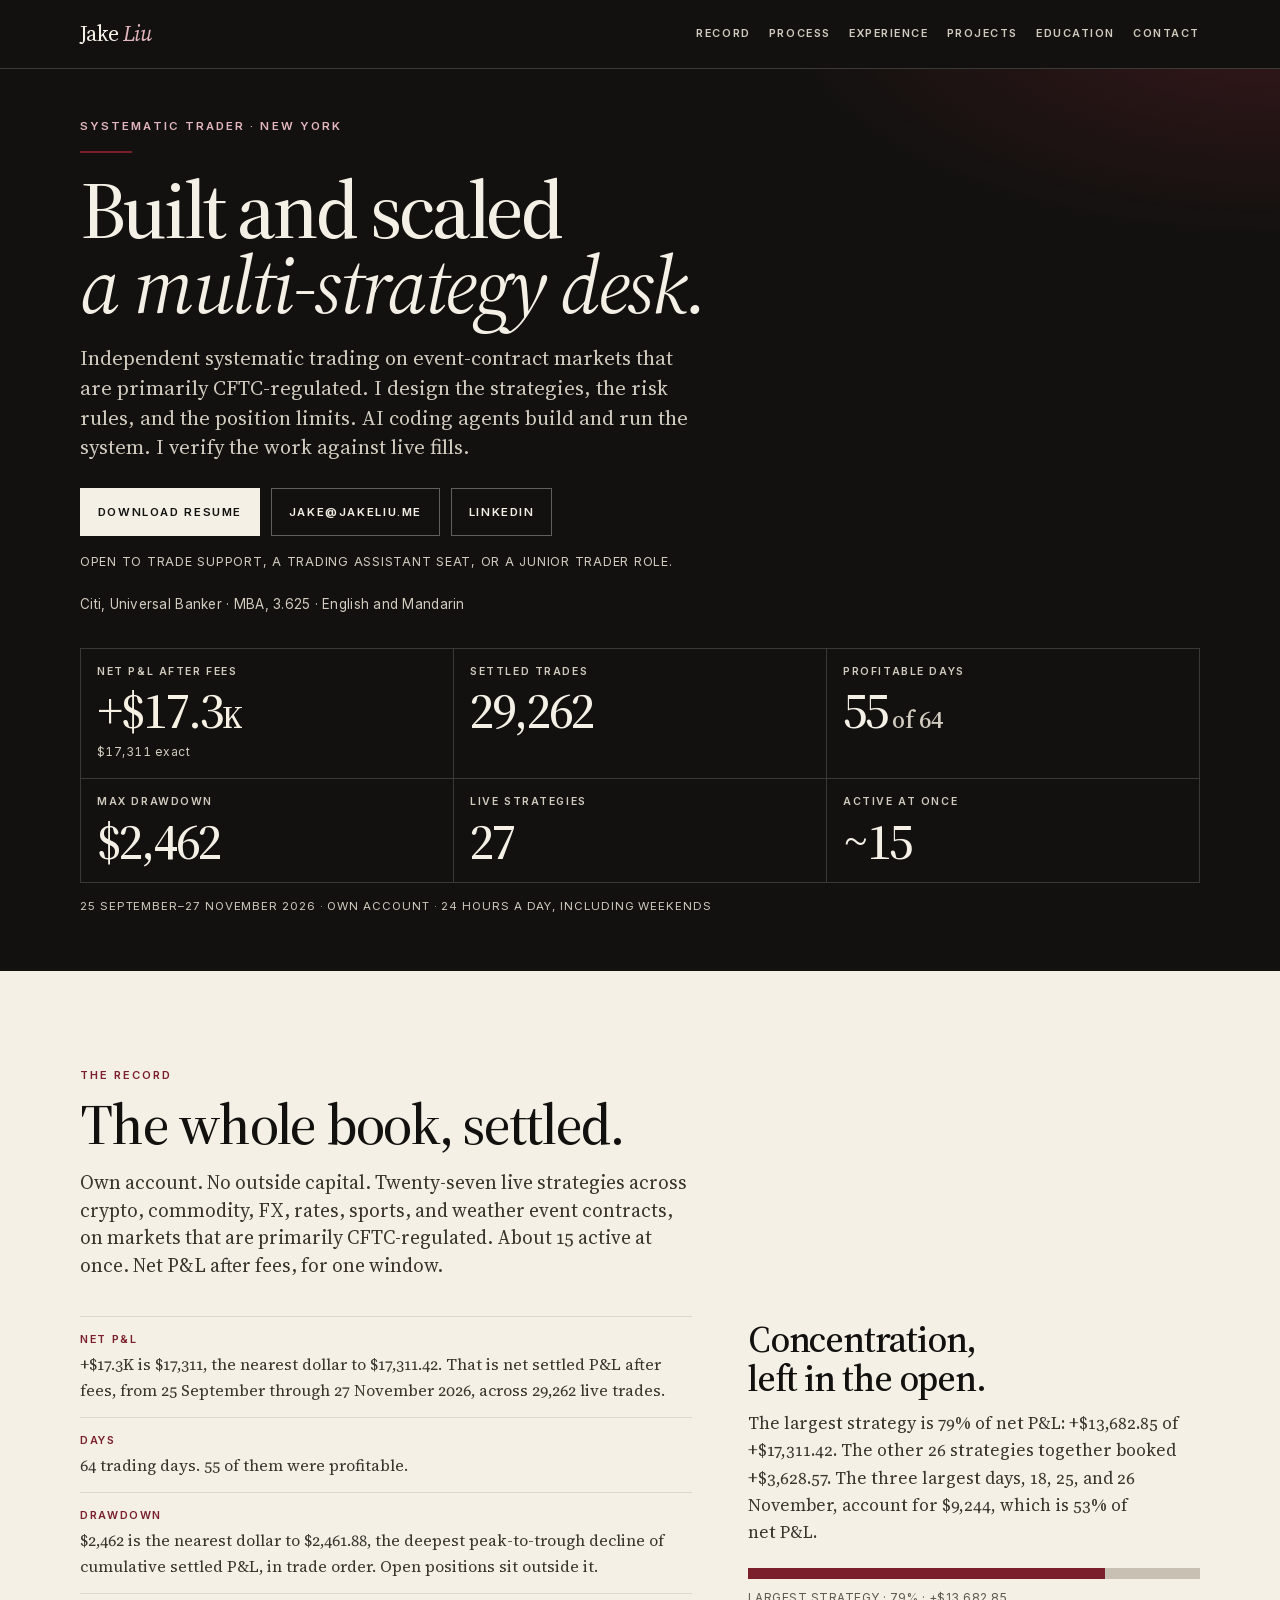
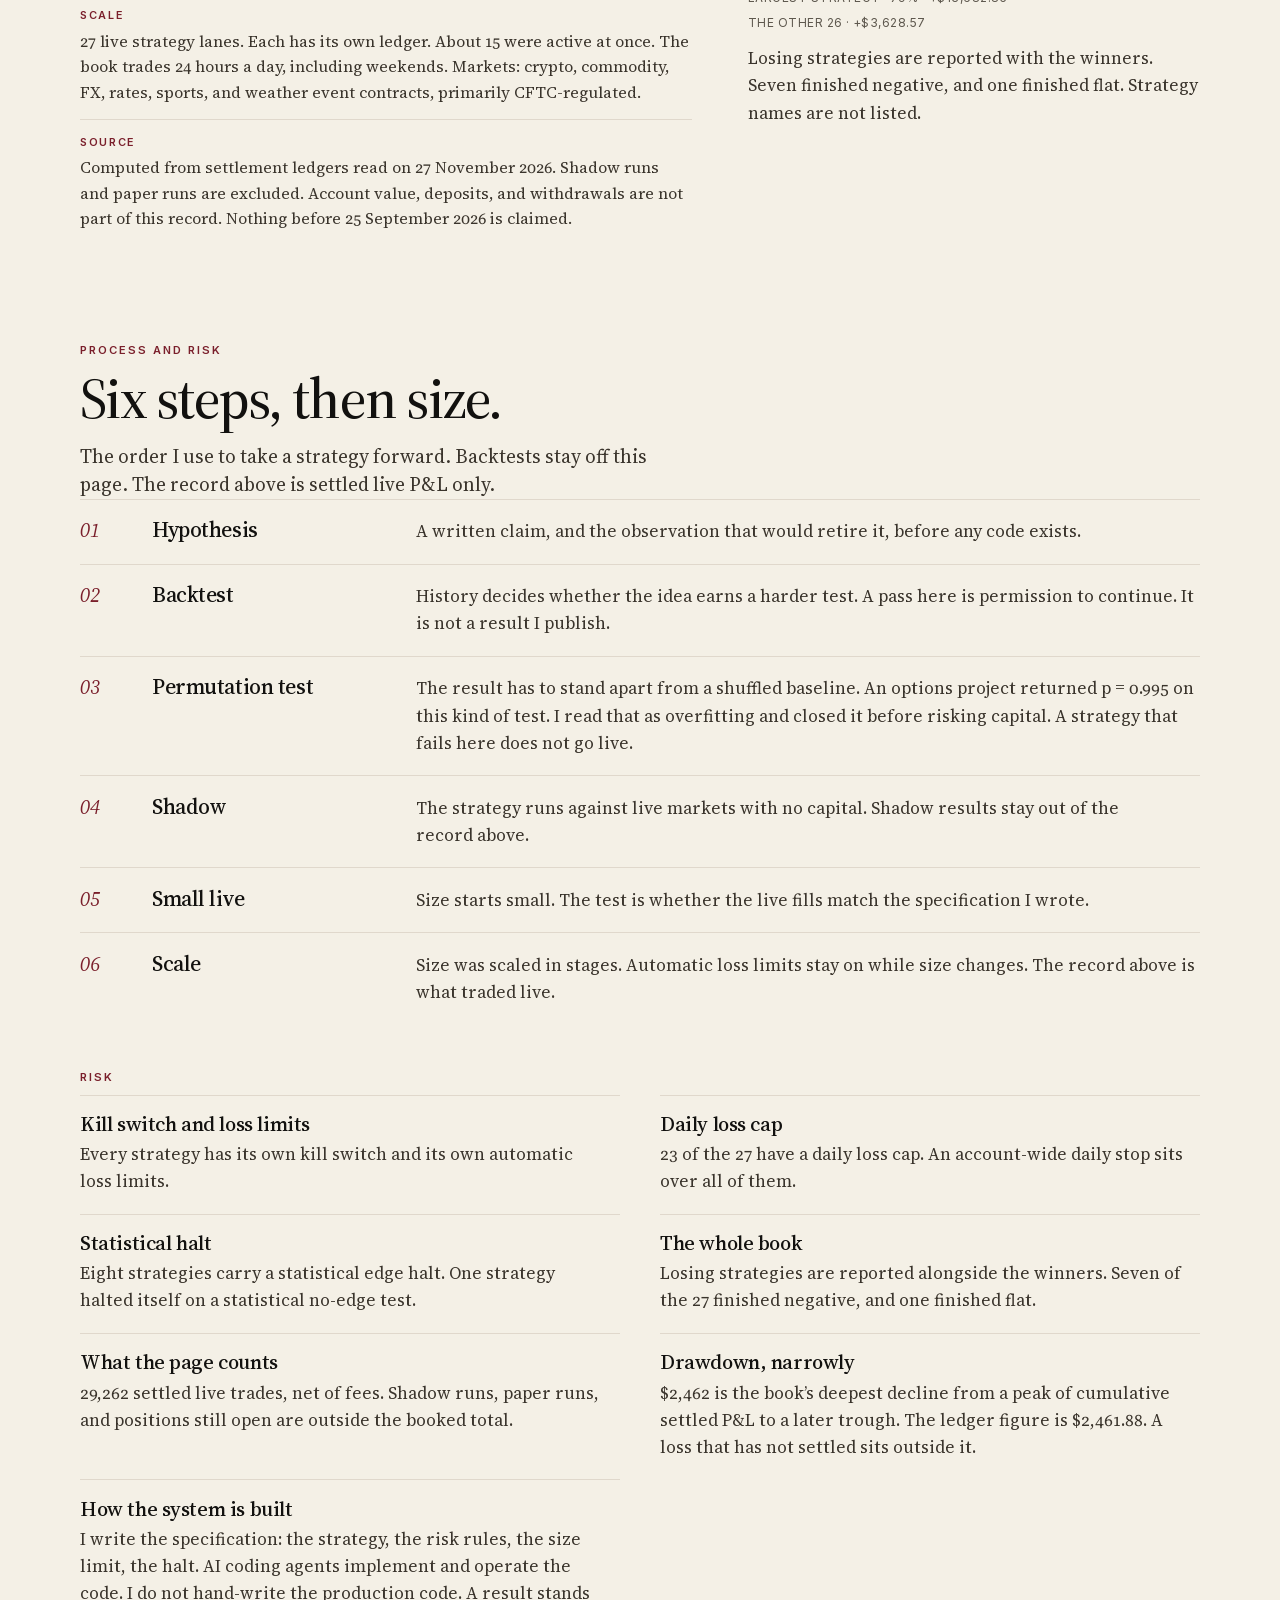
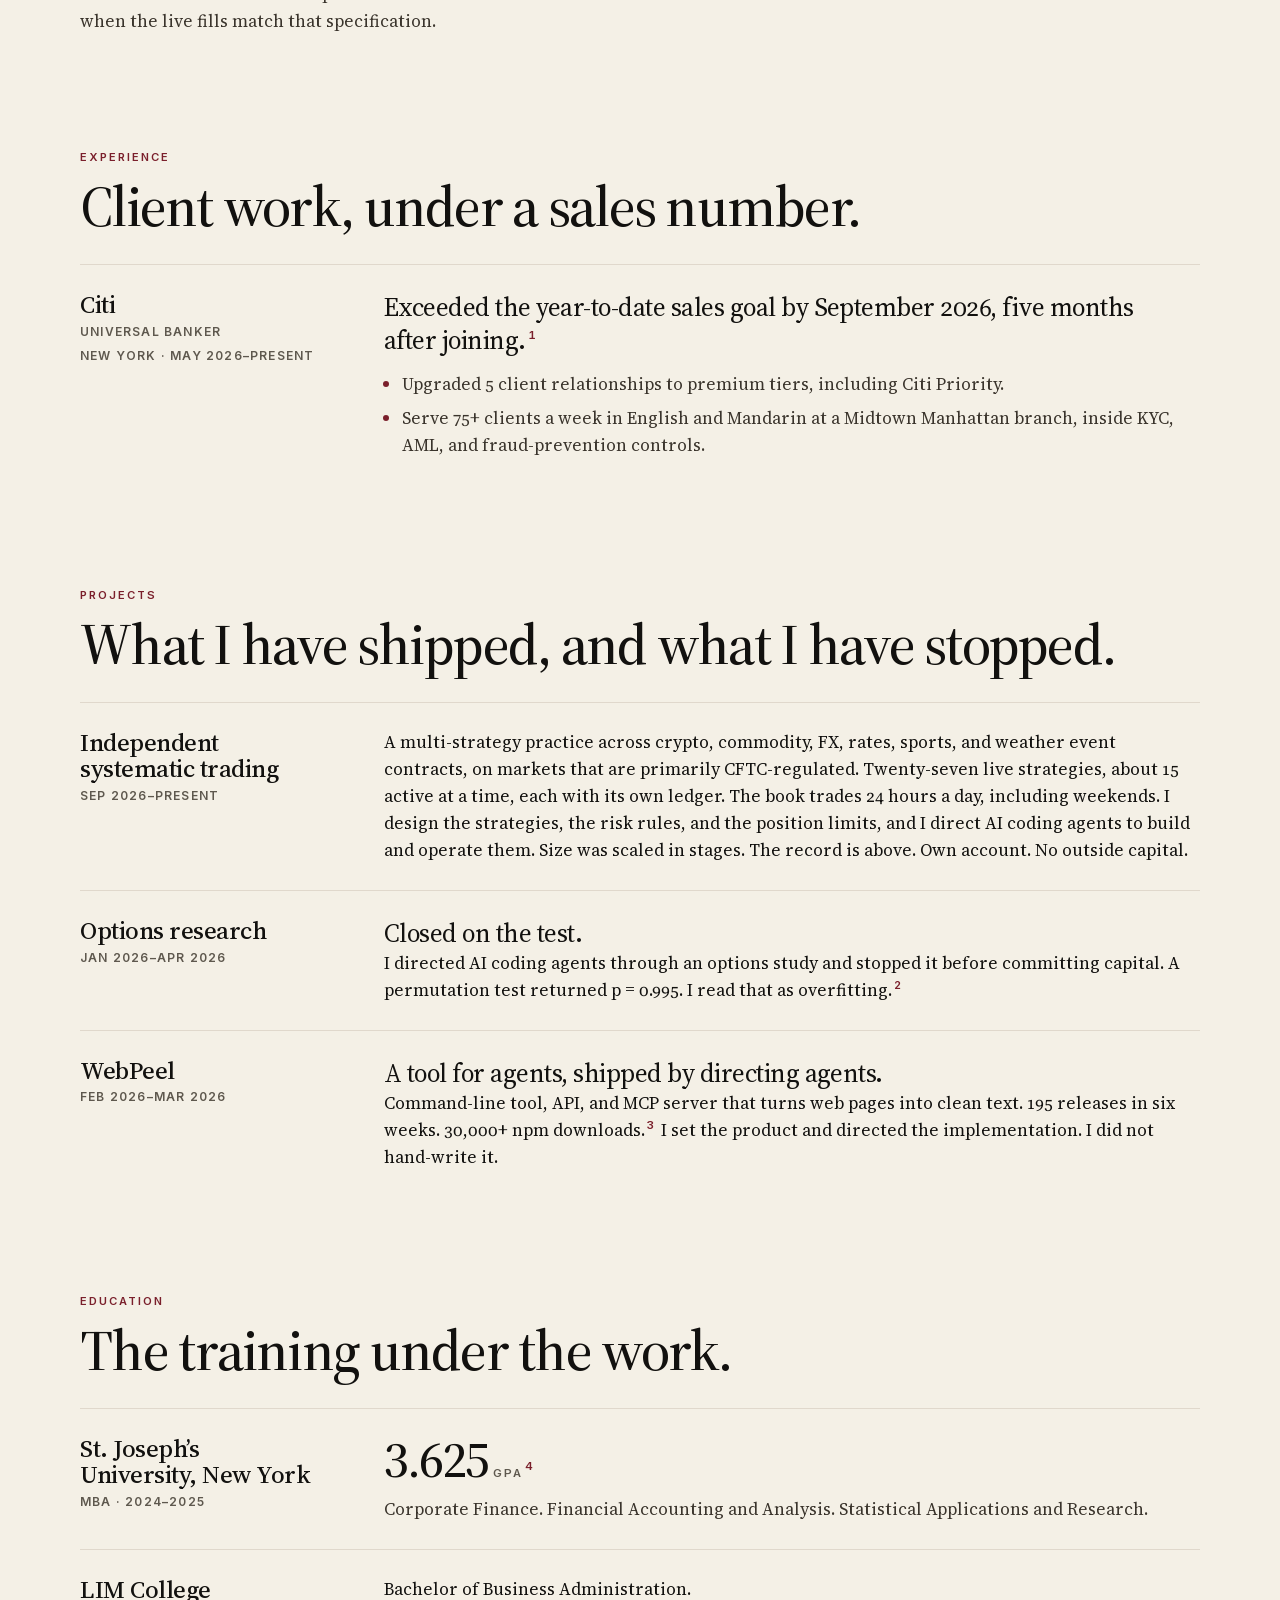
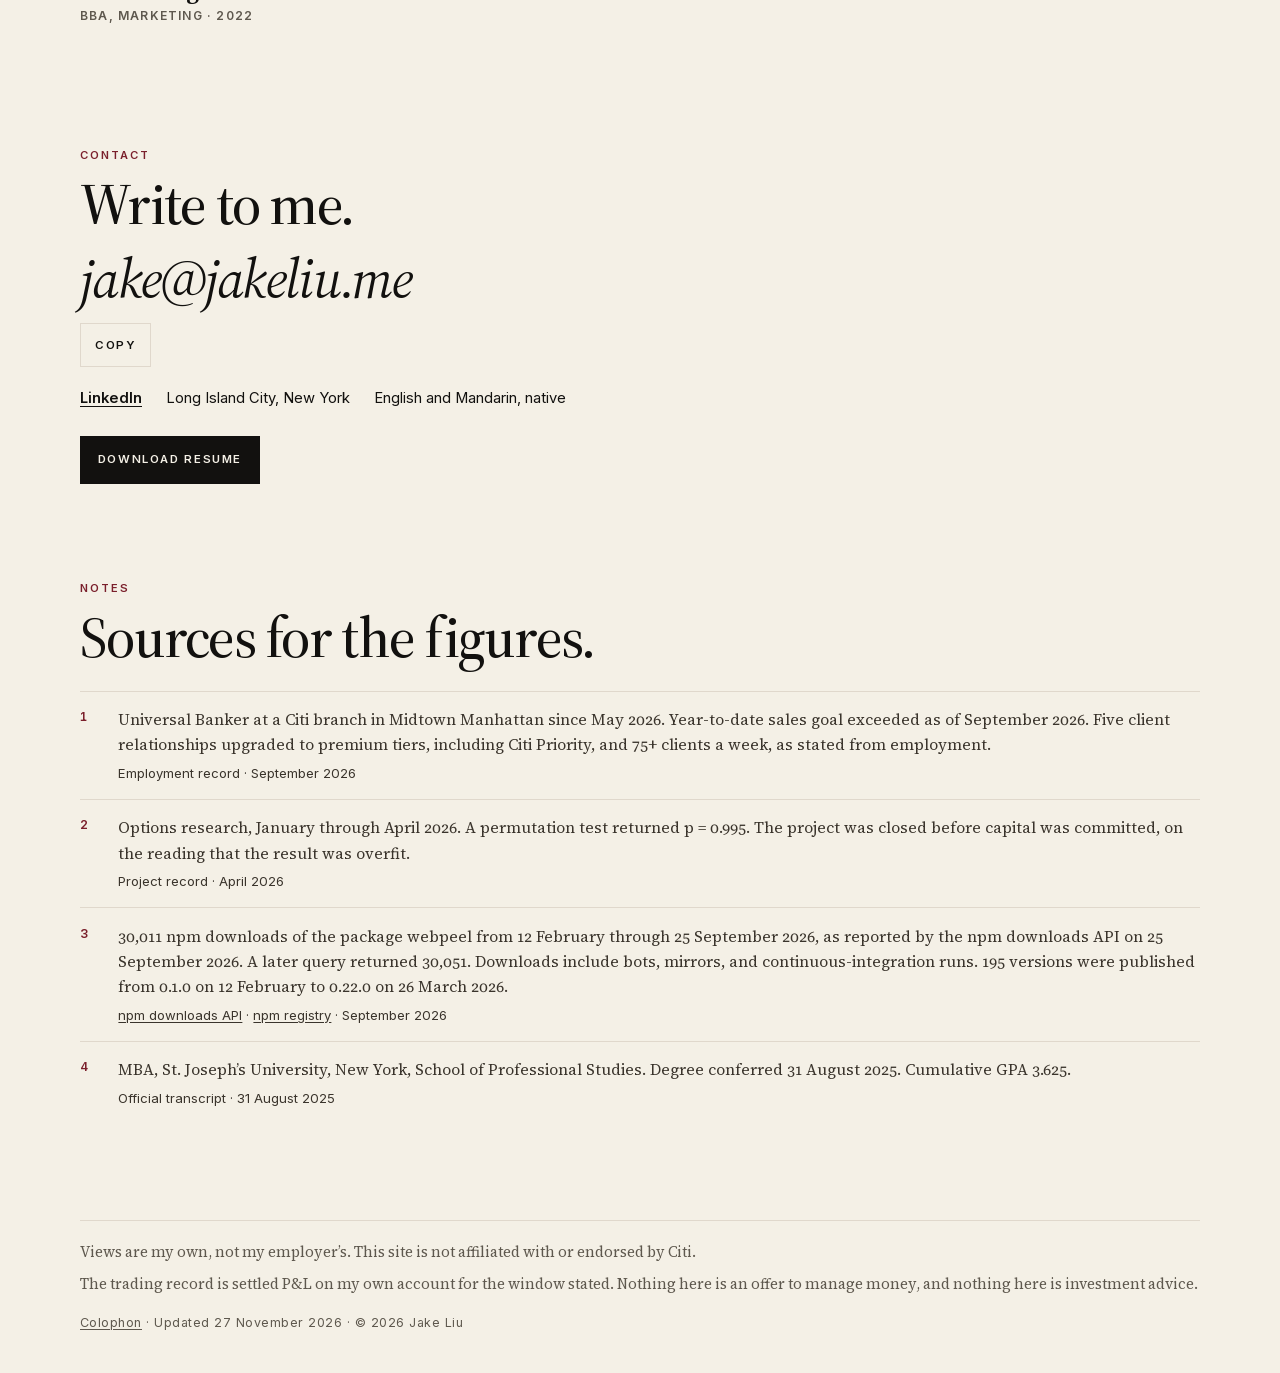
==== index.html @ 0ff611e5 "Redesign jakeliu.me as a trade-support portfolio. Replace the annual-report page with a pitch-style " ====
<!doctype html>
<html lang="en">
<head>
<meta charset="utf-8">
<meta name="viewport" content="width=device-width, initial-scale=1">
<!--
  PERSONAL TRADING
  data-show-trading="true" on each <body> publishes the trading sections.
  Citi Compliance has not cleared this. Set the value to "false" to hide
  those sections. Search the repository for data-show-trading.

  Hiding is visual. The words stay in this file until every element
  marked data-trading is deleted. A search engine can still see hidden text.

  Banker-safe <title>, if the public page must not mention trading:
    Jake Liu · New York
  Banker-safe description:
    Jake Liu, Long Island City. Universal Banker at Citi and MBA. Builds software by directing AI coding agents, and publishes a number only when it has a source.
  The social image also describes trading. Replace og.png if that line should not circulate.
-->
<title>Jake Liu · Systematic Trader</title>
<meta name="description" content="Jake Liu, New York. Systematic trader who built and scaled a multi-strategy desk on event-contract markets that are primarily CFTC-regulated. Booked results, risk process, and resume.">
<meta name="author" content="Jake Liu">
<link rel="canonical" href="https://jakeliu.me/">
<meta name="theme-color" content="#12110F">
<meta name="color-scheme" content="light">
<link rel="preload" href="/assets/fonts/source-serif-4-roman.woff2" as="font" type="font/woff2" crossorigin>
<link rel="preload" href="/assets/fonts/source-serif-4-italic.woff2" as="font" type="font/woff2" crossorigin>
<link rel="stylesheet" href="/assets/site.css">
<link rel="icon" href="/favicon.svg" type="image/svg+xml">
<link rel="apple-touch-icon" href="/apple-touch-icon.png">
<meta property="og:type" content="website">
<meta property="og:site_name" content="Jake Liu">
<meta property="og:title" content="Jake Liu · Built and scaled a multi-strategy desk">
<meta property="og:description" content="Independent systematic trading on event-contract markets that are primarily CFTC-regulated. Strategies, risk limits, and live fills. New York.">
<meta property="og:url" content="https://jakeliu.me/">
<meta property="og:image" content="https://jakeliu.me/og.png">
<meta property="og:image:width" content="1200">
<meta property="og:image:height" content="630">
<meta property="og:image:alt" content="Jake Liu. Built and scaled a multi-strategy desk. New York.">
<meta property="og:locale" content="en_US">
<meta name="twitter:card" content="summary_large_image">
<meta name="twitter:title" content="Jake Liu · Built and scaled a multi-strategy desk">
<meta name="twitter:description" content="Independent systematic trading on event-contract markets that are primarily CFTC-regulated. Strategies, risk limits, and live fills. New York.">
<meta name="twitter:image" content="https://jakeliu.me/og.png">
<script type="application/ld+json">{"@context":"https://schema.org","@type":"Person","name":"Jake Liu","url":"https://jakeliu.me/","email":"mailto:jake@jakeliu.me","jobTitle":"Universal Banker","worksFor":{"@type":"Organization","name":"Citi"},"alumniOf":[{"@type":"CollegeOrUniversity","name":"St. Joseph's University, New York"},{"@type":"CollegeOrUniversity","name":"LIM College"}],"knowsLanguage":["English","Mandarin"],"address":{"@type":"PostalAddress","addressLocality":"Long Island City","addressRegion":"NY","addressCountry":"US"},"sameAs":["https://www.linkedin.com/in/jakeliu-me"]}</script>
</head>
<body data-show-trading="true">
<a class="skip" href="#main">Skip to content</a>
<header class="masthead">
  <div class="wrap masthead__inner">
    <a class="brand" href="/">Jake <em>Liu</em></a>
    <nav class="nav--bar" aria-label="Main">
      <ul>
        <li data-trading><a href="#record">Record</a></li>
        <li data-trading><a href="#process">Process</a></li>
        <li><a href="#experience">Experience</a></li>
        <li><a href="#projects">Projects</a></li>
        <li><a href="#education">Education</a></li>
        <li><a href="#contact">Contact</a></li>
      </ul>
    </nav>
    <details class="nav--drawer">
      <summary>Menu</summary>
      <nav aria-label="Main">
        <ul>
          <li data-trading><a href="#record">Record</a></li>
          <li data-trading><a href="#process">Process</a></li>
          <li><a href="#experience">Experience</a></li>
          <li><a href="#projects">Projects</a></li>
          <li><a href="#education">Education</a></li>
          <li><a href="#contact">Contact</a></li>
        </ul>
      </nav>
    </details>
  </div>
</header>

<main id="main" tabindex="-1">
  <section class="hero">
    <div class="wrap">
      <p class="kicker" data-trading>Systematic trader · New York</p>
      <p class="kicker" data-public-only>Universal banker · New York</p>
      <span class="rule" aria-hidden="true"></span>
      <h1 class="hero__title" data-trading>
        <span>Built and scaled</span>
        <span class="hero__italic">a multi-strategy desk.</span>
      </h1>
      <h1 class="hero__title" data-public-only>
        <span>A banker who</span>
        <span class="hero__italic">checks the number.</span>
      </h1>
      <p class="hero__pitch" data-trading>Independent systematic trading on event-contract markets that are primarily CFTC-regulated. I design the strategies, the risk rules, and the position limits. AI coding agents build and run the system. I verify the work against live fills.</p>
      <p class="hero__pitch" data-public-only>Universal Banker at Citi and MBA. I direct AI coding agents to build software, and I publish a number only when I can show where it came from.</p>
      <div class="cta">
        <a class="btn btn--solid" href="/Jake-Liu-Resume.pdf" download="Jake-Liu-Resume.pdf">Download resume</a>
        <a class="btn btn--ghost" href="mailto:jake@jakeliu.me">jake@jakeliu.me</a>
        <a class="btn btn--ghost" href="https://www.linkedin.com/in/jakeliu-me" rel="me">LinkedIn</a>
      </div>
      <p class="hero__seek" data-trading>Open to trade support, a trading assistant seat, or a junior trader role.</p>
      <p class="facts">Citi, Universal Banker · MBA, 3.625 · English and Mandarin</p>

      <dl class="stats" data-trading>
        <div class="stat stat--lead">
          <dt class="stat__k">Net P&amp;L after fees</dt>
          <dd class="stat__n">+$17.3<span class="stat__unit">K</span></dd>
          <dd class="stat__sub">$17,311 exact</dd>
        </div>
        <div class="stat">
          <dt class="stat__k">Settled trades</dt>
          <dd class="stat__n">29,262</dd>
        </div>
        <div class="stat">
          <dt class="stat__k">Profitable days</dt>
          <dd class="stat__n">55<span class="stat__of"> of 64</span></dd>
        </div>
        <div class="stat">
          <dt class="stat__k">Max drawdown</dt>
          <dd class="stat__n">$2,462</dd>
        </div>
        <div class="stat">
          <dt class="stat__k">Live strategies</dt>
          <dd class="stat__n">27</dd>
        </div>
        <div class="stat">
          <dt class="stat__k">Active at once</dt>
          <dd class="stat__n">~15</dd>
        </div>
      </dl>
      <p class="asof" data-trading>25 September–27 November 2026 · Own account · 24 hours a day, including weekends</p>

      <div class="proofs" data-public-only>
        <p class="proof"><span class="proof__n">30,000+</span><span class="proof__k">npm downloads</span></p>
        <p class="proof"><span class="proof__n">195</span><span class="proof__k">releases in six weeks</span></p>
        <p class="proof"><span class="proof__n">3.625</span><span class="proof__k">MBA grade point average</span></p>
      </div>
    </div>
  </section>

  <section class="section" id="record" data-trading aria-labelledby="record-title">
    <div class="wrap">
      <p class="section__kicker reveal">The record</p>
      <h2 class="section__title reveal" id="record-title">The whole book, settled.</h2>
      <p class="section__dek reveal">Own account. No outside capital. Twenty-seven live strategies across crypto, commodity, FX, rates, sports, and weather event contracts, on markets that are primarily CFTC-regulated. About 15 active at once. Net P&amp;L after fees, for one window.</p>
      <div class="spread">
        <div class="reveal">
          <ol class="measure">
            <li>
              <strong>Net P&amp;L</strong>
              <p>+$17.3K is $17,311, the nearest dollar to $17,311.42. That is net settled P&amp;L after fees, from 25 September through 27 November 2026, across 29,262 live trades.</p>
            </li>
            <li>
              <strong>Days</strong>
              <p>64 trading days. 55 of them were profitable.</p>
            </li>
            <li>
              <strong>Drawdown</strong>
              <p>$2,462 is the nearest dollar to $2,461.88, the deepest peak-to-trough decline of cumulative settled P&amp;L, in trade order. Open positions sit outside it.</p>
            </li>
            <li>
              <strong>Scale</strong>
              <p>27 live strategy lanes. Each has its own ledger. About 15 were active at once. The book trades 24 hours a day, including weekends. Markets: crypto, commodity, FX, rates, sports, and weather event contracts, primarily CFTC-regulated.</p>
            </li>
            <li>
              <strong>Source</strong>
              <p>Computed from settlement ledgers read on 27 November 2026. Shadow runs and paper runs are excluded. Account value, deposits, and withdrawals are not part of this record. Nothing before 25 September 2026 is claimed.</p>
            </li>
          </ol>
        </div>
        <aside class="concentration reveal">
          <h3>Concentration, left in the open.</h3>
          <p>The largest strategy is 79% of net P&amp;L: +$13,682.85 of +$17,311.42. The other 26 strategies together booked +$3,628.57. The three largest days, 18, 25, and 26 November, account for $9,244, which is 53% of net P&amp;L.</p>
          <figure class="split">
            <div class="split__bar" role="img" aria-label="Share of net P and L. The largest strategy is 79 percent. The other strategies are the remaining 21 percent.">
              <span class="split__main"></span>
              <span class="split__rest"></span>
            </div>
            <figcaption>
              <span>Largest strategy · 79% · +$13,682.85</span>
              <span>The other 26 · +$3,628.57</span>
            </figcaption>
          </figure>
          <p>Losing strategies are reported with the winners. Seven finished negative, and one finished flat. Strategy names are not listed.</p>
        </aside>
      </div>
    </div>
  </section>

  <section class="section" id="process" data-trading aria-labelledby="process-title">
    <div class="wrap">
      <p class="section__kicker reveal">Process and risk</p>
      <h2 class="section__title reveal" id="process-title">Six steps, then size.</h2>
      <p class="section__dek reveal">The order I use to take a strategy forward. Backtests stay off this page. The record above is settled live P&amp;L only.</p>
      <ol class="steps">
        <li class="step reveal">
          <span class="step__n">01</span>
          <h3>Hypothesis</h3>
          <p>A written claim, and the observation that would retire it, before any code exists.</p>
        </li>
        <li class="step reveal">
          <span class="step__n">02</span>
          <h3>Backtest</h3>
          <p>History decides whether the idea earns a harder test. A pass here is permission to continue. It is not a result I publish.</p>
        </li>
        <li class="step reveal">
          <span class="step__n">03</span>
          <h3>Permutation test</h3>
          <p>The result has to stand apart from a shuffled baseline. An options project returned p&nbsp;=&nbsp;0.995 on this kind of test. I read that as overfitting and closed it before risking capital. A strategy that fails here does not go live.</p>
        </li>
        <li class="step reveal">
          <span class="step__n">04</span>
          <h3>Shadow</h3>
          <p>The strategy runs against live markets with no capital. Shadow results stay out of the record above.</p>
        </li>
        <li class="step reveal">
          <span class="step__n">05</span>
          <h3>Small live</h3>
          <p>Size starts small. The test is whether the live fills match the specification I wrote.</p>
        </li>
        <li class="step reveal">
          <span class="step__n">06</span>
          <h3>Scale</h3>
          <p>Size was scaled in stages. Automatic loss limits stay on while size changes. The record above is what traded live.</p>
        </li>
      </ol>

      <p class="block-title reveal">Risk</p>
      <ul class="risks">
        <li class="reveal">
          <h3>Kill switch and loss limits</h3>
          <p>Every strategy has its own kill switch and its own automatic loss limits.</p>
        </li>
        <li class="reveal">
          <h3>Daily loss cap</h3>
          <p>23 of the 27 have a daily loss cap. An account-wide daily stop sits over all of them.</p>
        </li>
        <li class="reveal">
          <h3>Statistical halt</h3>
          <p>Eight strategies carry a statistical edge halt. One strategy halted itself on a statistical no-edge test.</p>
        </li>
        <li class="reveal">
          <h3>The whole book</h3>
          <p>Losing strategies are reported alongside the winners. Seven of the 27 finished negative, and one finished flat.</p>
        </li>
        <li class="reveal">
          <h3>What the page counts</h3>
          <p>29,262 settled live trades, net of fees. Shadow runs, paper runs, and positions still open are outside the booked total.</p>
        </li>
        <li class="reveal">
          <h3>Drawdown, narrowly</h3>
          <p>$2,462 is the book’s deepest decline from a peak of cumulative settled P&amp;L to a later trough. The ledger figure is $2,461.88. A loss that has not settled sits outside it.</p>
        </li>
        <li class="reveal">
          <h3>How the system is built</h3>
          <p>I write the specification: the strategy, the risk rules, the size limit, the halt. AI coding agents implement and operate the code. I do not hand-write the production code. A result stands when the live fills match that specification.</p>
        </li>
      </ul>
    </div>
  </section>

  <section class="section" id="experience" aria-labelledby="experience-title">
    <div class="wrap">
      <p class="section__kicker reveal">Experience</p>
      <h2 class="section__title reveal" id="experience-title">Client work, under a sales number.</h2>
      <div class="entries">
        <article class="entry reveal">
          <div>
            <h3>Citi</h3>
            <p class="entry__role">Universal Banker</p>
            <p class="entry__when">New York · May 2026–present</p>
          </div>
          <div>
            <p class="entry__lead">Exceeded the year-to-date sales goal by September 2026, five months after joining.<sup class="fn"><a href="#note-1" id="ref-1">1</a></sup></p>
            <ul>
              <li>Upgraded 5 client relationships to premium tiers, including Citi Priority.</li>
              <li>Serve 75+ clients a week in English and Mandarin at a Midtown Manhattan branch, inside KYC, AML, and fraud-prevention controls.</li>
            </ul>
          </div>
        </article>
      </div>
    </div>
  </section>

  <section class="section" id="projects" aria-labelledby="projects-title">
    <div class="wrap">
      <p class="section__kicker reveal">Projects</p>
      <h2 class="section__title reveal" id="projects-title">What I have shipped, and what I have stopped.</h2>
      <div class="entries">
        <article class="entry reveal" data-trading>
          <div>
            <h3>Independent systematic trading</h3>
            <p class="entry__when">Sep 2026–present</p>
          </div>
          <div>
            <p>A multi-strategy practice across crypto, commodity, FX, rates, sports, and weather event contracts, on markets that are primarily CFTC-regulated. Twenty-seven live strategies, about 15 active at a time, each with its own ledger. The book trades 24 hours a day, including weekends. I design the strategies, the risk rules, and the position limits, and I direct AI coding agents to build and operate them. Size was scaled in stages. The record is above. Own account. No outside capital.</p>
          </div>
        </article>
        <article class="entry reveal">
          <div>
            <h3>Options research</h3>
            <p class="entry__when">Jan 2026–Apr 2026</p>
          </div>
          <div>
            <p class="entry__lead">Closed on the test.</p>
            <p>I directed AI coding agents through an options study and stopped it before committing capital. A permutation test returned p&nbsp;=&nbsp;0.995. I read that as overfitting.<sup class="fn"><a href="#note-2" id="ref-2">2</a></sup></p>
          </div>
        </article>
        <article class="entry reveal">
          <div>
            <h3>WebPeel</h3>
            <p class="entry__when">Feb 2026–Mar 2026</p>
          </div>
          <div>
            <p class="entry__lead">A tool for agents, shipped by directing agents.</p>
            <p>Command-line tool, API, and MCP server that turns web pages into clean text. 195 releases in six weeks. 30,000+ npm downloads.<sup class="fn"><a href="#note-3" id="ref-3">3</a></sup> I set the product and directed the implementation. I did not hand-write it.</p>
          </div>
        </article>
      </div>
    </div>
  </section>

  <section class="section" id="education" aria-labelledby="education-title">
    <div class="wrap">
      <p class="section__kicker reveal">Education</p>
      <h2 class="section__title reveal" id="education-title">The training under the work.</h2>
      <div class="entries">
        <article class="entry reveal">
          <div>
            <h3>St. Joseph’s University, New York</h3>
            <p class="entry__when">MBA · 2024–2025</p>
          </div>
          <div>
            <p class="gpa"><span class="gpa__n">3.625</span><span class="gpa__l">GPA</span><sup class="fn"><a href="#note-4" id="ref-4">4</a></sup></p>
            <p class="course">Corporate Finance. Financial Accounting and Analysis. Statistical Applications and Research.</p>
          </div>
        </article>
        <article class="entry reveal">
          <div>
            <h3>LIM College</h3>
            <p class="entry__when">BBA, Marketing · 2022</p>
          </div>
          <div>
            <p>Bachelor of Business Administration.</p>
          </div>
        </article>
      </div>
    </div>
  </section>

  <section class="section" id="contact" aria-labelledby="contact-title">
    <div class="wrap">
      <p class="section__kicker reveal">Contact</p>
      <h2 class="section__title reveal" id="contact-title">Write to me.</h2>
      <p class="contact__email reveal"><a href="mailto:jake@jakeliu.me">jake@jakeliu.me</a></p>
      <div class="contact__row reveal">
        <button class="copy" type="button" data-copy="jake@jakeliu.me" hidden>Copy</button>
        <span class="copy__status" data-copy-status role="status"></span>
      </div>
      <p class="contact__links reveal">
        <a href="https://www.linkedin.com/in/jakeliu-me" rel="me">LinkedIn</a>
        <span>Long Island City, New York</span>
        <span>English and Mandarin, native</span>
      </p>
      <div class="cta reveal">
        <a class="btn btn--ink" href="/Jake-Liu-Resume.pdf" download="Jake-Liu-Resume.pdf">Download resume</a>
      </div>
    </div>
  </section>

  <section class="section" id="notes" aria-labelledby="notes-title">
    <div class="wrap">
      <p class="section__kicker">Notes</p>
      <h2 class="section__title" id="notes-title">Sources for the figures.</h2>
      <ol class="notes">
        <li class="note" id="note-1">
          <span class="note__n">1</span>
          <div>
            <p>Universal Banker at a Citi branch in Midtown Manhattan since May 2026. Year-to-date sales goal exceeded as of September 2026. Five client relationships upgraded to premium tiers, including Citi Priority, and 75+ clients a week, as stated from employment.</p>
            <p class="note__source">Employment record · September 2026</p>
          </div>
        </li>
        <li class="note" id="note-2">
          <span class="note__n">2</span>
          <div>
            <p>Options research, January through April 2026. A permutation test returned p = 0.995. The project was closed before capital was committed, on the reading that the result was overfit.</p>
            <p class="note__source">Project record · April 2026</p>
          </div>
        </li>
        <li class="note" id="note-3">
          <span class="note__n">3</span>
          <div>
            <p>30,011 npm downloads of the package webpeel from 12 February through 25 September 2026, as reported by the npm downloads API on 25 September 2026. A later query returned 30,051. Downloads include bots, mirrors, and continuous-integration runs. 195 versions were published from 0.1.0 on 12 February to 0.22.0 on 26 March 2026.</p>
            <p class="note__source"><a href="https://api.npmjs.org/downloads/point/2026-02-12:2026-09-25/webpeel">npm downloads API</a> · <a href="https://www.npmjs.com/package/webpeel?activeTab=versions">npm registry</a> · September 2026</p>
          </div>
        </li>
        <li class="note" id="note-4">
          <span class="note__n">4</span>
          <div>
            <p>MBA, St. Joseph’s University, New York, School of Professional Studies. Degree conferred 31 August 2025. Cumulative GPA 3.625.</p>
            <p class="note__source">Official transcript · 31 August 2025</p>
          </div>
        </li>
      </ol>
    </div>
  </section>
</main>

<footer class="footer">
  <div class="wrap footer__inner">
    <p>Views are my own, not my employer’s. This site is not affiliated with or endorsed by Citi.</p>
    <p data-trading>The trading record is settled P&amp;L on my own account for the window stated. Nothing here is an offer to manage money, and nothing here is investment advice.</p>
    <p class="footer__meta"><a href="/colophon/">Colophon</a> · Updated 27 November 2026 · © 2026 Jake Liu</p>
  </div>
</footer>
<script src="/assets/site.js"></script>
</body>
</html>
---- assets/site.css ----
/* Jake Liu — personal site.
   Personal-trading visibility is the data-show-trading attribute on <body>. */

@font-face {
  font-family: "Source Serif 4";
  src: url("/assets/fonts/source-serif-4-roman.woff2") format("woff2");
  font-weight: 400 600;
  font-style: normal;
  font-display: swap;
}
@font-face {
  font-family: "Source Serif 4";
  src: url("/assets/fonts/source-serif-4-italic.woff2") format("woff2");
  font-weight: 400;
  font-style: italic;
  font-display: swap;
}
@font-face {
  font-family: "Inter";
  src: url("/assets/fonts/inter.woff2") format("woff2");
  font-weight: 400 600;
  font-style: normal;
  font-display: swap;
}
@font-face {
  font-family: "IBM Plex Mono";
  src: url("/assets/fonts/ibm-plex-mono-regular.woff2") format("woff2");
  font-weight: 400;
  font-style: normal;
  font-display: swap;
}

:root {
  --ink: #12110F;
  --ink-soft: #3A342C;
  --muted: #5E584E;
  --paper: #F4F0E6;
  --paper-2: #E9E3D6;
  --line: #E0D8CC;
  --oxblood: #7A1F2B;
  --rose: #E4B7BE;
  --cream: #F4F0E6;
  --cream-dim: #D2CBBF;
  --line-dark: rgba(244, 240, 230, 0.18);
  --serif: "Source Serif 4", Georgia, "Times New Roman", serif;
  --sans: "Inter", "Helvetica Neue", Arial, sans-serif;
  --mono: "IBM Plex Mono", ui-monospace, Menlo, Consolas, monospace;
  --wrap: 1120px;
  --header: 4.25rem;
  --ease: cubic-bezier(0.16, 1, 0.3, 1);
}

*, *::before, *::after { box-sizing: border-box; }
html {
  scroll-padding-top: calc(var(--header) + 0.75rem);
  background: var(--paper);
  -webkit-text-size-adjust: 100%;
  text-size-adjust: 100%;
}
body {
  margin: 0;
  background: var(--paper);
  color: var(--ink);
  font-family: var(--serif);
  font-size: 1.0625rem;
  line-height: 1.6;
  font-variant-numeric: oldstyle-nums proportional-nums;
  text-rendering: optimizeLegibility;
  -webkit-font-smoothing: antialiased;
}
::selection { background: var(--oxblood); color: var(--cream); }
img, svg { display: block; max-width: 100%; }
h1, h2, h3, p, ul, ol, dl, dd, figure { margin: 0; }
h1, h2, h3 { font-weight: 500; line-height: 1.05; text-wrap: balance; }
p, li { text-wrap: pretty; }
a {
  color: inherit;
  text-decoration-thickness: 1px;
  text-underline-offset: 0.18em;
}
button, summary { font: inherit; color: inherit; }
button { background: none; border: 0; padding: 0; }
:focus-visible {
  outline: 2px solid var(--oxblood);
  outline-offset: 3px;
}
.masthead :focus-visible,
.hero :focus-visible {
  outline-color: var(--cream);
}
.skip {
  position: absolute;
  left: 1rem;
  top: -5rem;
  z-index: 80;
  padding: 0.7rem 1rem;
  background: var(--cream);
  color: var(--ink);
  font-family: var(--sans);
  font-size: 0.85rem;
  font-weight: 600;
  text-decoration: none;
}
.skip:focus { top: 0.75rem; }
.wrap {
  width: min(var(--wrap), calc(100% - 2.5rem));
  margin-inline: auto;
}
.sr-only {
  position: absolute !important;
  width: 1px;
  height: 1px;
  padding: 0;
  margin: -1px;
  overflow: hidden;
  clip: rect(0 0 0 0);
  white-space: nowrap;
  border: 0;
}

body:not([data-show-trading="true"]) [data-trading] { display: none !important; }
body[data-show-trading="true"] [data-public-only] { display: none !important; }

/* Masthead */
.masthead {
  position: sticky;
  top: 0;
  z-index: 40;
  background: var(--ink);
  color: var(--cream);
  border-bottom: 1px solid var(--line-dark);
  padding-top: env(safe-area-inset-top);
}
.masthead__inner {
  display: flex;
  align-items: center;
  justify-content: space-between;
  min-height: var(--header);
  gap: 1rem;
}
.brand {
  text-decoration: none;
  font-size: 1.35rem;
  letter-spacing: -0.03em;
  line-height: 1;
  color: var(--cream);
}
.brand em {
  font-style: italic;
  font-weight: 400;
  color: var(--rose);
}
.nav--bar { display: none; }
.nav--bar ul,
.nav--drawer ul {
  list-style: none;
  margin: 0;
  padding: 0;
}
.nav--bar a,
.nav--drawer a {
  text-decoration: none;
  font-family: var(--sans);
  font-weight: 600;
  letter-spacing: 0.14em;
  text-transform: uppercase;
}
.nav--drawer summary {
  display: inline-flex;
  align-items: center;
  min-height: 44px;
  min-width: 44px;
  padding-inline: 0.25rem;
  cursor: pointer;
  list-style: none;
  font-family: var(--sans);
  font-size: 0.72rem;
  font-weight: 600;
  letter-spacing: 0.16em;
  text-transform: uppercase;
  color: var(--cream-dim);
}
.nav--drawer summary::-webkit-details-marker { display: none; }
.nav--drawer summary:hover { color: var(--cream); }
.nav--drawer nav {
  position: absolute;
  top: 100%;
  left: 0;
  right: 0;
  background: var(--ink);
  border-bottom: 1px solid var(--line-dark);
  padding: 0.25rem 0 0.85rem;
}
.nav--drawer a {
  display: flex;
  align-items: center;
  min-height: 44px;
  padding: 0 1.25rem;
  font-size: 0.78rem;
  color: var(--cream);
}
.nav--drawer a:hover { color: var(--rose); }
@media (min-width: 1080px) {
  .nav--drawer { display: none; }
  .nav--bar { display: block; }
  .nav--bar ul {
    display: flex;
    align-items: center;
    gap: 0.15rem 1.15rem;
  }
  .nav--bar a {
    display: inline-flex;
    align-items: center;
    min-height: 44px;
    font-size: 0.68rem;
    color: var(--cream-dim);
  }
  .nav--bar a:hover { color: var(--cream); }
}

/* Hero */
.hero {
  background:
    radial-gradient(880px 420px at 100% -8%, rgba(158, 42, 58, 0.28), transparent 58%),
    var(--ink);
  color: var(--cream);
  padding: clamp(1.75rem, 4vw, 3rem) 0 clamp(2.25rem, 5vw, 3.5rem);
}
.kicker {
  font-family: var(--sans);
  font-size: 0.72rem;
  font-weight: 600;
  letter-spacing: 0.18em;
  text-transform: uppercase;
  color: var(--rose);
}
.hero .kicker { color: var(--rose); }
.rule {
  display: block;
  width: 3.25rem;
  height: 2px;
  margin: 1rem 0 1.15rem;
  background: var(--oxblood);
}
.hero__title {
  font-size: clamp(2.45rem, 6.4vw, 5.75rem);
  font-weight: 500;
  letter-spacing: -0.038em;
  line-height: 0.92;
}
.hero__title span { display: block; }
.hero__italic {
  font-style: italic;
  font-weight: 400;
  letter-spacing: -0.03em;
}
.hero__pitch {
  max-width: 38rem;
  margin-top: 1.35rem;
  font-size: clamp(1.12rem, 1.6vw, 1.35rem);
  line-height: 1.45;
  color: var(--cream-dim);
  font-variant-numeric: lining-nums proportional-nums;
}
.cta {
  display: flex;
  flex-wrap: wrap;
  gap: 0.7rem;
  margin-top: 1.6rem;
}
.btn {
  display: inline-flex;
  align-items: center;
  justify-content: center;
  min-height: 48px;
  padding: 0.75rem 1.05rem;
  border: 1px solid transparent;
  font-family: var(--sans);
  font-size: 0.72rem;
  font-weight: 600;
  letter-spacing: 0.14em;
  text-transform: uppercase;
  text-decoration: none;
  line-height: 1;
}
.btn--solid {
  background: var(--cream);
  color: var(--ink);
}
.btn--solid:hover { background: #fff; }
.btn--ghost {
  border-color: rgba(244, 240, 230, 0.35);
  color: var(--cream);
}
.btn--ghost:hover { background: rgba(244, 240, 230, 0.06); }
.btn--ink {
  background: var(--ink);
  color: var(--cream);
}
.btn--ink:hover { background: #2a241f; }
.hero__seek {
  margin-top: 1rem;
  font-family: var(--sans);
  font-size: 0.78rem;
  letter-spacing: 0.06em;
  text-transform: uppercase;
  color: var(--cream-dim);
}
.facts {
  margin-top: 1.35rem;
  font-family: var(--sans);
  font-size: 0.84rem;
  letter-spacing: 0.02em;
  color: var(--cream-dim);
  font-variant-numeric: lining-nums proportional-nums;
}

.stats {
  display: grid;
  grid-template-columns: 1fr 1fr;
  margin-top: 2rem;
  border: 1px solid var(--line-dark);
  border-bottom: 0;
  border-right: 0;
}
.stat {
  min-width: 0;
  padding: 0.95rem 1rem 1.05rem;
  border-right: 1px solid var(--line-dark);
  border-bottom: 1px solid var(--line-dark);
}
.stat__k {
  font-family: var(--sans);
  font-size: 0.66rem;
  font-weight: 600;
  letter-spacing: 0.15em;
  text-transform: uppercase;
  color: var(--cream-dim);
}
.stat__n {
  display: block;
  margin-top: 0.4rem;
  font-size: clamp(1.85rem, 4.2vw, 3.15rem);
  font-weight: 500;
  letter-spacing: -0.035em;
  line-height: 0.95;
  font-variant-numeric: lining-nums tabular-nums;
  font-style: normal;
}
.stat__of {
  font-size: 0.48em;
  letter-spacing: 0;
  color: var(--cream-dim);
}
.stat__unit {
  font-size: 0.62em;
  letter-spacing: -0.03em;
}
.stat__sub {
  display: block;
  margin-top: 0.45rem;
  font-family: var(--sans);
  font-size: 0.75rem;
  letter-spacing: 0.04em;
  color: var(--cream-dim);
  font-variant-numeric: lining-nums tabular-nums;
}
.stat--lead .stat__n { color: #F7F1E4; }
.asof {
  margin-top: 0.85rem;
  font-family: var(--sans);
  font-size: 0.72rem;
  letter-spacing: 0.08em;
  text-transform: uppercase;
  color: var(--cream-dim);
}
.proofs {
  display: grid;
  gap: 1.1rem;
  margin-top: 2rem;
}
.proof__n {
  display: block;
  font-size: clamp(2rem, 5vw, 3rem);
  font-weight: 500;
  letter-spacing: -0.03em;
  line-height: 1;
  font-variant-numeric: lining-nums tabular-nums;
}
.proof__k {
  display: block;
  margin-top: 0.35rem;
  font-family: var(--sans);
  font-size: 0.72rem;
  letter-spacing: 0.12em;
  text-transform: uppercase;
  color: var(--cream-dim);
}
@media (min-width: 720px) {
  .proofs { grid-template-columns: repeat(3, 1fr); }
}
@media (min-width: 800px) {
  .stats { grid-template-columns: repeat(3, 1fr); }
}

/* Sections */
.section {
  padding: clamp(3.5rem, 8vw, 6rem) 0;
}
.section + .section { padding-top: 0; }
.section__kicker {
  font-family: var(--sans);
  font-size: 0.7rem;
  font-weight: 600;
  letter-spacing: 0.18em;
  text-transform: uppercase;
  color: var(--oxblood);
}
.section__title {
  margin-top: 0.55rem;
  font-size: clamp(2.15rem, 4.5vw, 3.6rem);
  letter-spacing: -0.03em;
}
.section__dek {
  max-width: 38rem;
  margin-top: 0.9rem;
  font-size: 1.2rem;
  line-height: 1.45;
  color: var(--ink-soft);
}

.spread {
  display: grid;
  gap: 2.25rem;
  margin-top: 2.25rem;
}
.spread > * { min-width: 0; }
.measure { list-style: none; padding: 0; }
.measure li {
  padding: 0.85rem 0;
  border-top: 1px solid var(--line);
}
.measure strong {
  display: block;
  margin-bottom: 0.25rem;
  font-family: var(--sans);
  font-size: 0.68rem;
  font-weight: 600;
  letter-spacing: 0.15em;
  text-transform: uppercase;
  color: var(--oxblood);
}
.measure p { color: var(--ink-soft); font-size: 1rem; }
.concentration {
  padding-top: 0.25rem;
}
.concentration h3 {
  font-size: clamp(1.7rem, 3vw, 2.3rem);
  letter-spacing: -0.03em;
}
.concentration > p { margin-top: 0.8rem; color: var(--ink-soft); }
.split {
  margin-top: 1.35rem;
}
.split__bar {
  display: flex;
  height: 0.7rem;
  background: var(--paper-2);
}
.split__main { background: var(--oxblood); width: 79%; }
.split__rest { background: #C9C0B4; width: 21%; }
.split figcaption {
  display: flex;
  flex-wrap: wrap;
  justify-content: space-between;
  gap: 0.4rem 1rem;
  margin-top: 0.55rem;
  font-family: var(--sans);
  font-size: 0.75rem;
  letter-spacing: 0.04em;
  text-transform: uppercase;
  color: var(--muted);
  font-variant-numeric: lining-nums proportional-nums;
}
@media (min-width: 900px) {
  .spread { grid-template-columns: 1.15fr 0.85fr; gap: 3.5rem; align-items: start; }
}

.steps, .risks, .notes { list-style: none; padding: 0; }
.block-title {
  margin: 2.75rem 0 0.25rem;
  font-family: var(--sans);
  font-size: 0.7rem;
  font-weight: 600;
  letter-spacing: 0.18em;
  text-transform: uppercase;
  color: var(--oxblood);
}
.step {
  display: grid;
  grid-template-columns: 2.5rem 1fr;
  gap: 0.35rem 1rem;
  padding: 1.15rem 0;
  border-top: 1px solid var(--line);
}
.step > * { min-width: 0; }
.step__n {
  font-style: italic;
  font-size: 1.25rem;
  color: var(--oxblood);
  line-height: 1.2;
}
.step h3 { font-size: 1.35rem; letter-spacing: -0.02em; }
.step p { margin-top: 0.3rem; color: var(--ink-soft); grid-column: 2; }
@media (min-width: 860px) {
  .step {
    grid-template-columns: 3rem minmax(11rem, 15rem) 1fr;
    align-items: baseline;
    column-gap: 1.5rem;
  }
  .step p { margin-top: 0; grid-column: auto; }
}

.risks {
  display: grid;
  margin-top: 0.5rem;
}
.risks li {
  padding: 1.15rem 0;
  border-top: 1px solid var(--line);
}
.risks h3 {
  font-size: 1.28rem;
  letter-spacing: -0.02em;
  margin-bottom: 0.35rem;
}
.risks p { color: var(--ink-soft); }
@media (min-width: 860px) {
  .risks { grid-template-columns: 1fr 1fr; column-gap: 2.5rem; }
  .risks li { padding-right: 1rem; }
}

.entry {
  display: grid;
  gap: 0.7rem 2.5rem;
  padding: 1.6rem 0;
  border-top: 1px solid var(--line);
}
.entry > * { min-width: 0; }
.entries { margin-top: 1.75rem; }
.entry__role,
.entry__when {
  margin-top: 0.3rem;
  font-family: var(--sans);
  font-size: 0.75rem;
  font-weight: 600;
  letter-spacing: 0.1em;
  text-transform: uppercase;
  color: var(--muted);
}
.entry h3 { font-size: 1.55rem; letter-spacing: -0.02em; }
.entry__lead {
  font-size: clamp(1.35rem, 2vw, 1.7rem);
  line-height: 1.3;
  letter-spacing: -0.02em;
}
.entry ul { margin: 0.85rem 0 0; padding-left: 1.15rem; }
.entry li { margin: 0.4rem 0; color: var(--ink-soft); }
.entry li::marker { color: var(--oxblood); }
.gpa {
  font-variant-numeric: lining-nums tabular-nums;
}
.gpa__n {
  font-size: clamp(2.4rem, 4vw, 3.4rem);
  letter-spacing: -0.04em;
  line-height: 0.95;
  font-weight: 500;
}
.gpa__l {
  margin-left: 0.35rem;
  font-family: var(--sans);
  font-size: 0.72rem;
  font-weight: 600;
  letter-spacing: 0.14em;
  text-transform: uppercase;
  color: var(--muted);
}
.course { margin-top: 0.7rem; color: var(--ink-soft); }
@media (min-width: 800px) {
  .entry { grid-template-columns: 16.5rem 1fr; align-items: start; }
}

.contact__email {
  margin-top: 1rem;
  font-size: clamp(1.85rem, 7.2vw, 3.5rem);
  font-style: italic;
  letter-spacing: -0.03em;
  line-height: 1.05;
  font-variant-numeric: lining-nums proportional-nums;
  overflow-wrap: anywhere;
}
.contact__email a { text-decoration: none; }
.contact__email a:hover { text-decoration: underline; }
.contact__row {
  display: flex;
  flex-wrap: wrap;
  align-items: center;
  gap: 0.75rem 1rem;
  margin-top: 0.85rem;
}
.copy {
  min-height: 44px;
  padding: 0 0.9rem;
  border: 1px solid var(--line);
  font-family: var(--sans);
  font-size: 0.72rem;
  font-weight: 600;
  letter-spacing: 0.12em;
  text-transform: uppercase;
  cursor: pointer;
}
.copy:hover { background: var(--paper-2); }
.copy__status {
  font-family: var(--sans);
  font-size: 0.85rem;
  color: var(--oxblood);
}
.contact__links {
  display: flex;
  flex-wrap: wrap;
  gap: 0.75rem 1.5rem;
  margin-top: 1.25rem;
  font-family: var(--sans);
  font-size: 0.92rem;
}
.contact__links a { font-weight: 600; }
.contact .cta { margin-top: 1.5rem; }

.notes { margin-top: 1.5rem; }
.note {
  display: grid;
  grid-template-columns: 1.75rem 1fr;
  gap: 0.65rem;
  padding: 0.95rem 0;
  border-top: 1px solid var(--line);
  font-size: 0.98rem;
}
.note__n {
  font-family: var(--sans);
  font-size: 0.75rem;
  font-weight: 600;
  color: var(--oxblood);
  font-variant-numeric: lining-nums tabular-nums;
}
.note p { color: var(--ink-soft); }
.note__source { margin-top: 0.35rem; font-family: var(--sans); font-size: 0.82rem; }
sup.fn { line-height: 0; }
sup.fn a {
  font-family: var(--sans);
  font-size: 0.72rem;
  font-weight: 600;
  font-variant-numeric: lining-nums tabular-nums;
  color: var(--oxblood);
  text-decoration: none;
  padding: 0.45rem 0.15rem;
}

.footer {
  padding: 0 0 2.5rem;
}
.footer__inner {
  padding-top: 1.25rem;
  border-top: 1px solid var(--line);
}
.footer p { color: var(--muted); font-size: 0.92rem; }
.footer p + p { margin-top: 0.55rem; }
.footer__meta {
  margin-top: 1rem !important;
  font-family: var(--sans);
  font-size: 0.78rem !important;
  letter-spacing: 0.04em;
}

/* Interior pages */
.doc {
  padding: clamp(3rem, 8vw, 5.5rem) 0 4rem;
}
.doc__kicker {
  font-family: var(--sans);
  font-size: 0.7rem;
  font-weight: 600;
  letter-spacing: 0.18em;
  text-transform: uppercase;
  color: var(--oxblood);
}
.doc h1 {
  margin-top: 0.55rem;
  font-size: clamp(2.4rem, 5vw, 4rem);
  letter-spacing: -0.03em;
}
.doc__dek { max-width: 36rem; margin-top: 0.9rem; font-size: 1.2rem; color: var(--ink-soft); }
.doc__body { max-width: 40rem; margin-top: 1.5rem; }
.doc__body p + p { margin-top: 0.9rem; }
.doc__actions { margin-top: 1.75rem; }
.spec { margin-top: 2rem; }
.spec div {
  display: grid;
  gap: 0.2rem 1.5rem;
  padding: 0.85rem 0;
  border-top: 1px solid var(--line);
}
.spec dt {
  font-family: var(--sans);
  font-size: 0.72rem;
  font-weight: 600;
  letter-spacing: 0.12em;
  text-transform: uppercase;
  color: var(--oxblood);
}
@media (min-width: 700px) {
  .spec div { grid-template-columns: 12rem 1fr; align-items: baseline; }
}
.swatch {
  display: inline-block;
  width: 0.7rem;
  height: 0.7rem;
  margin-right: 0.2rem;
  border: 1px solid var(--line);
  background: var(--c);
  vertical-align: -0.05em;
}

/* Motion */
@media (prefers-reduced-motion: no-preference) {
  .rule {
    transform-origin: left center;
    animation: draw 0.9s var(--ease) both;
  }
  .hero__title,
  .hero__pitch,
  .hero .cta,
  .hero__seek,
  .facts,
  .stats,
  .proofs,
  .asof {
    animation: rise 0.75s var(--ease) both;
  }
  .hero__pitch { animation-delay: 0.06s; }
  .hero .cta,
  .hero__seek { animation-delay: 0.12s; }
  .facts { animation-delay: 0.16s; }
  .stats,
  .proofs,
  .asof { animation-delay: 0.22s; }
  html.motion .reveal {
    opacity: 0;
    transform: translateY(12px);
  }
  html.motion .reveal.is-in {
    opacity: 1;
    transform: none;
    transition: opacity 0.7s var(--ease), transform 0.7s var(--ease);
  }
}
@keyframes draw {
  from { transform: scaleX(0); }
  to { transform: scaleX(1); }
}
@keyframes rise {
  from { opacity: 0; transform: translateY(12px); }
  to { opacity: 1; transform: none; }
}

@media (max-width: 560px) {
  .wrap { width: min(var(--wrap), calc(100% - 2rem)); }
  .cta { flex-direction: column; align-items: stretch; }
  .btn { width: 100%; }
  .contact .btn { width: auto; }
}

@media (prefers-reduced-motion: reduce) {
  html { scroll-behavior: auto; }
}

@media print {
  .masthead, .hero {
    position: static;
    background: white !important;
    color: black !important;
  }
  .brand, .brand em, .hero__pitch, .facts, .asof, .stat__k, .hero__seek, .kicker {
    color: black !important;
  }
  .btn { border: 1px solid black !important; background: white !important; color: black !important; }
  .nav--drawer, .skip, .copy { display: none !important; }
  .stats, .stat { border-color: #bbb !important; }
  a { text-decoration: underline; }
  .section, .step, .entry { break-inside: avoid; }
}
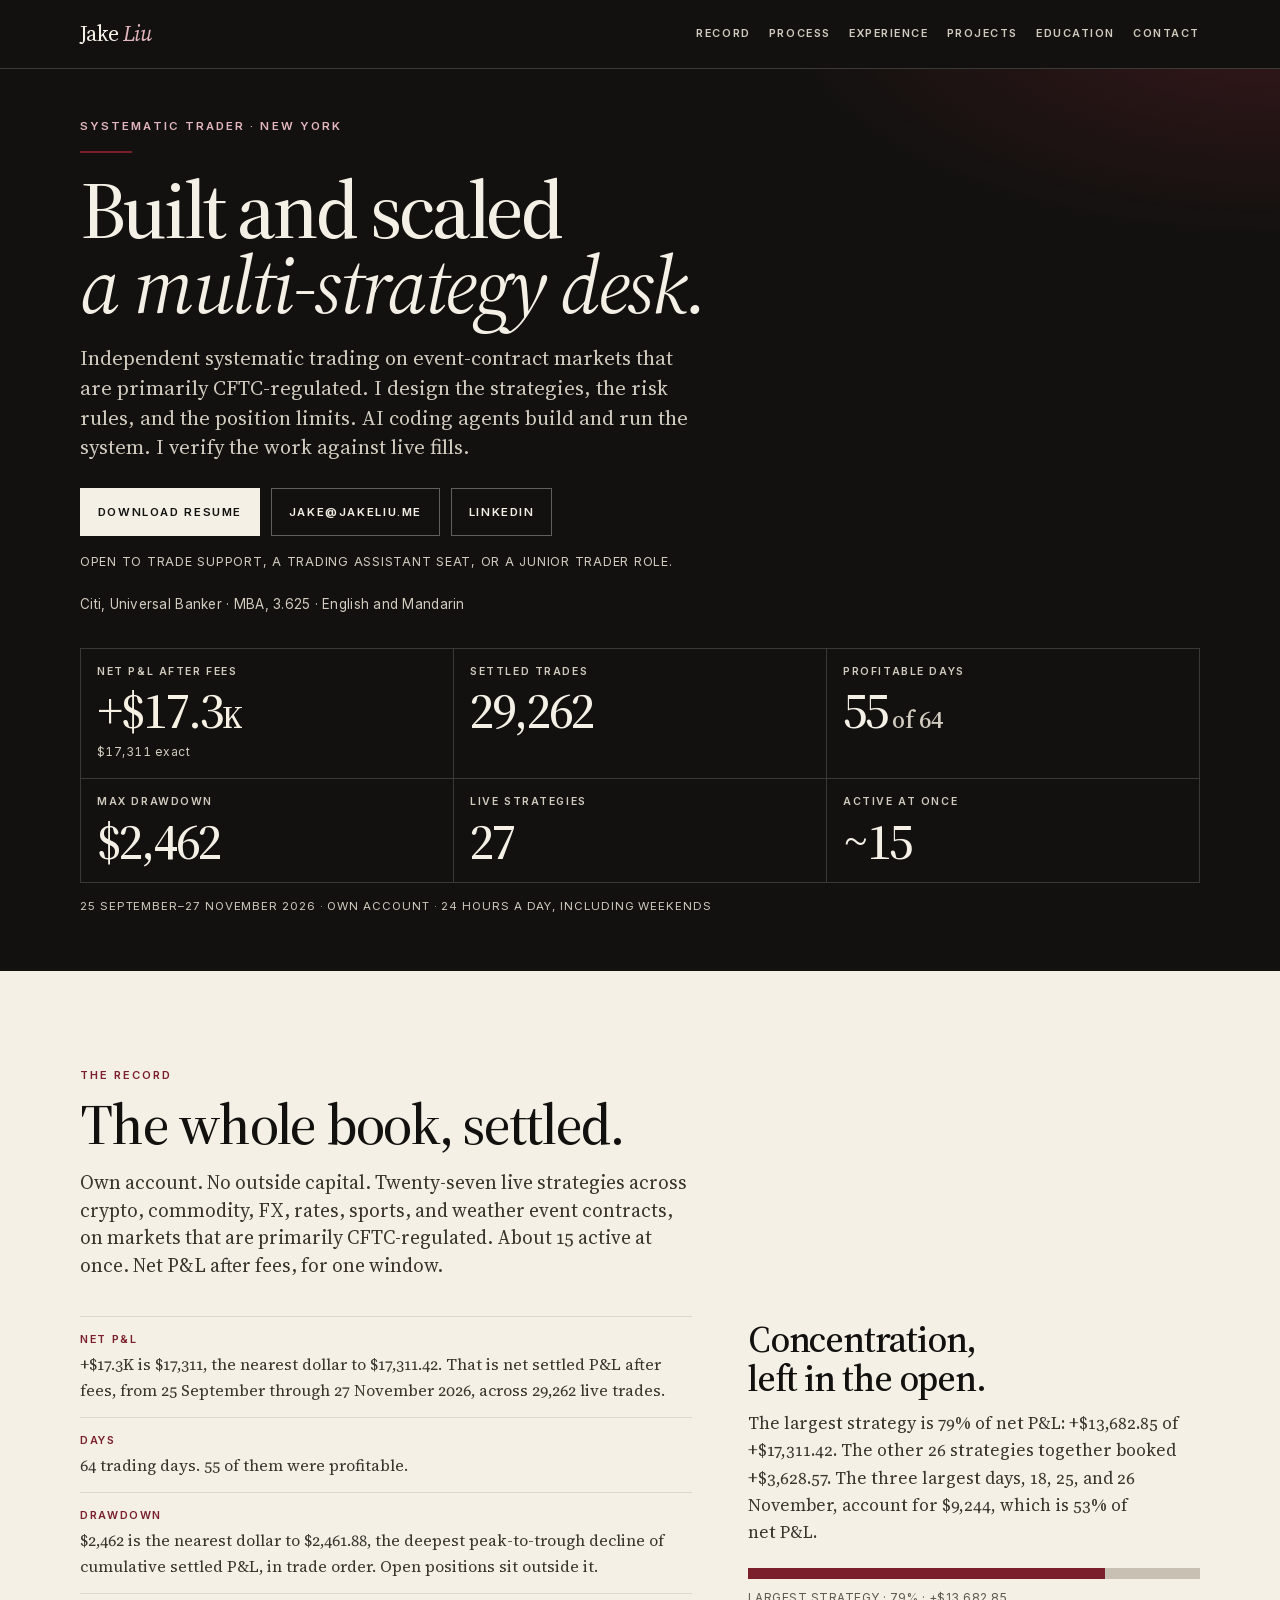
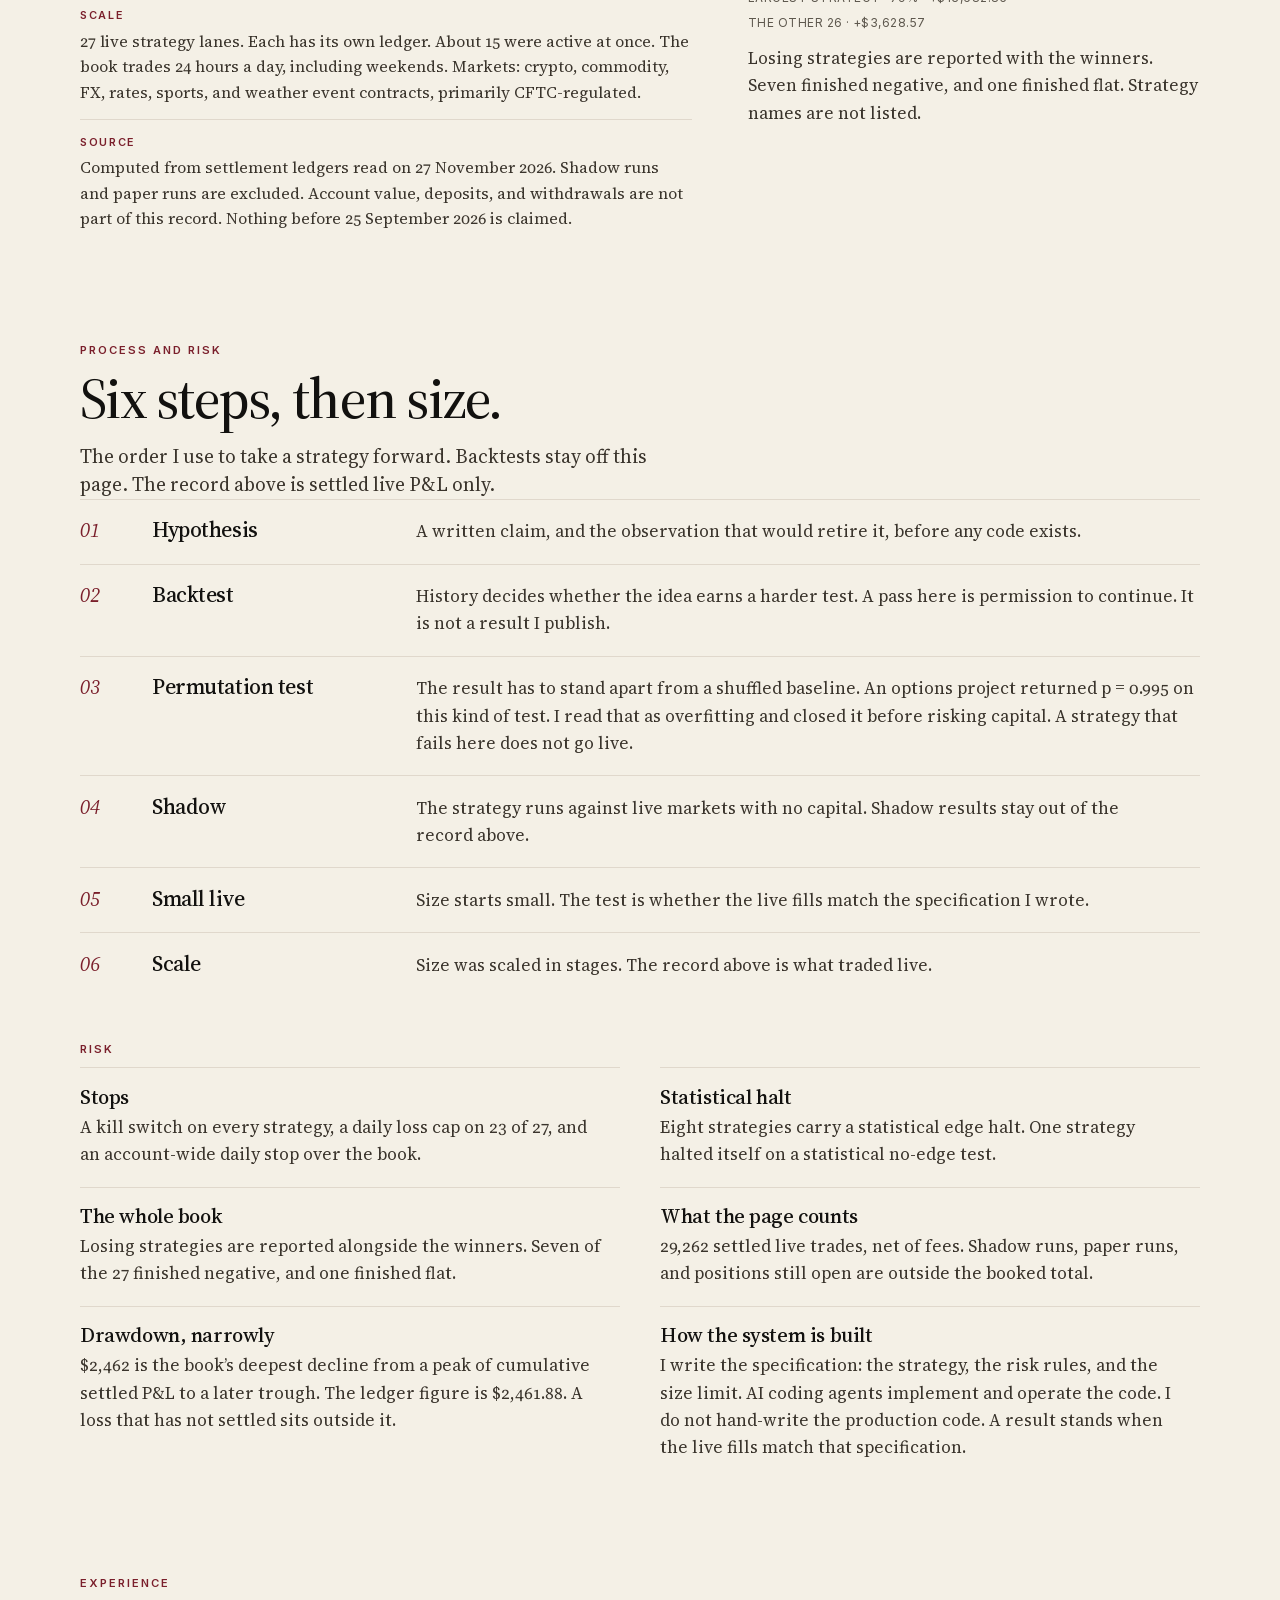
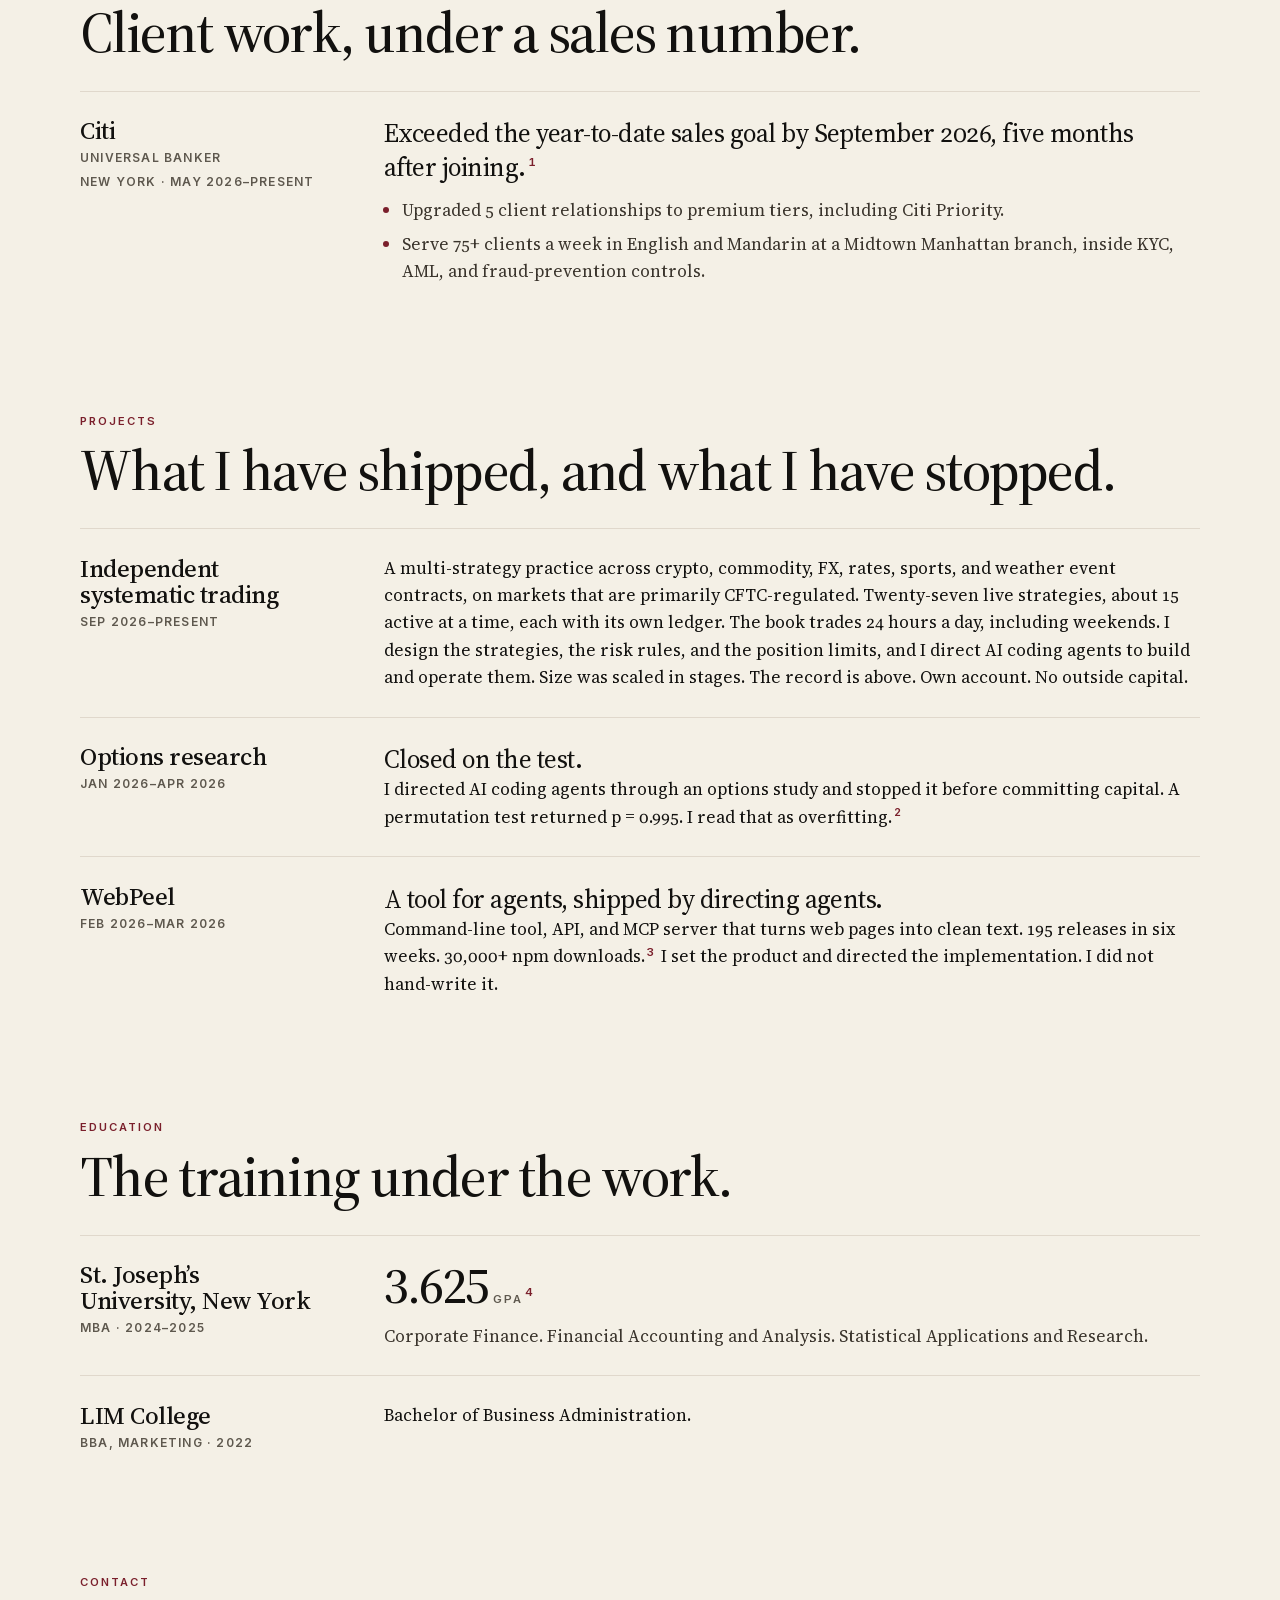
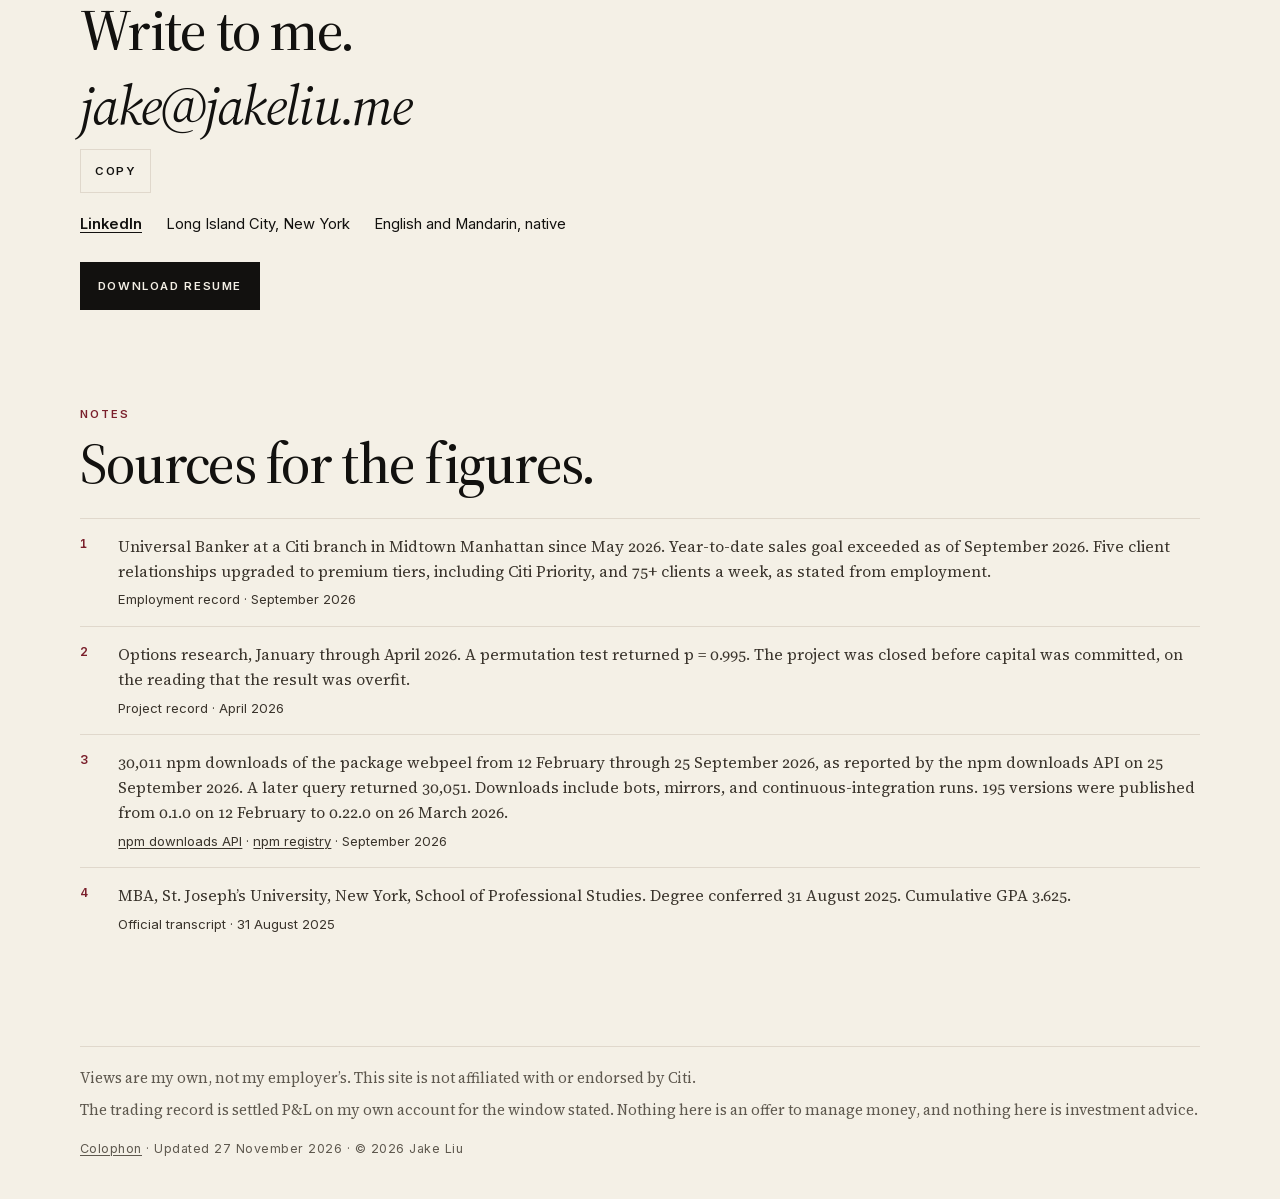
==== commit bb45553c: "Correct the loss-limit claim to what the ledgers support. A kill switch is on every strategy. A dail" ====
--- a/index.html
+++ b/index.html
@@ -220,19 +220,15 @@
         <li class="step reveal">
           <span class="step__n">06</span>
           <h3>Scale</h3>
-          <p>Size was scaled in stages. Automatic loss limits stay on while size changes. The record above is what traded live.</p>
+          <p>Size was scaled in stages. The record above is what traded live.</p>
         </li>
       </ol>
 
       <p class="block-title reveal">Risk</p>
       <ul class="risks">
         <li class="reveal">
-          <h3>Kill switch and loss limits</h3>
-          <p>Every strategy has its own kill switch and its own automatic loss limits.</p>
-        </li>
-        <li class="reveal">
-          <h3>Daily loss cap</h3>
-          <p>23 of the 27 have a daily loss cap. An account-wide daily stop sits over all of them.</p>
+          <h3>Stops</h3>
+          <p>A kill switch on every strategy, a daily loss cap on 23 of 27, and an account-wide daily stop over the book.</p>
         </li>
         <li class="reveal">
           <h3>Statistical halt</h3>
@@ -252,7 +248,7 @@
         </li>
         <li class="reveal">
           <h3>How the system is built</h3>
-          <p>I write the specification: the strategy, the risk rules, the size limit, the halt. AI coding agents implement and operate the code. I do not hand-write the production code. A result stands when the live fills match that specification.</p>
+          <p>I write the specification: the strategy, the risk rules, and the size limit. AI coding agents implement and operate the code. I do not hand-write the production code. A result stands when the live fills match that specification.</p>
         </li>
       </ul>
     </div>
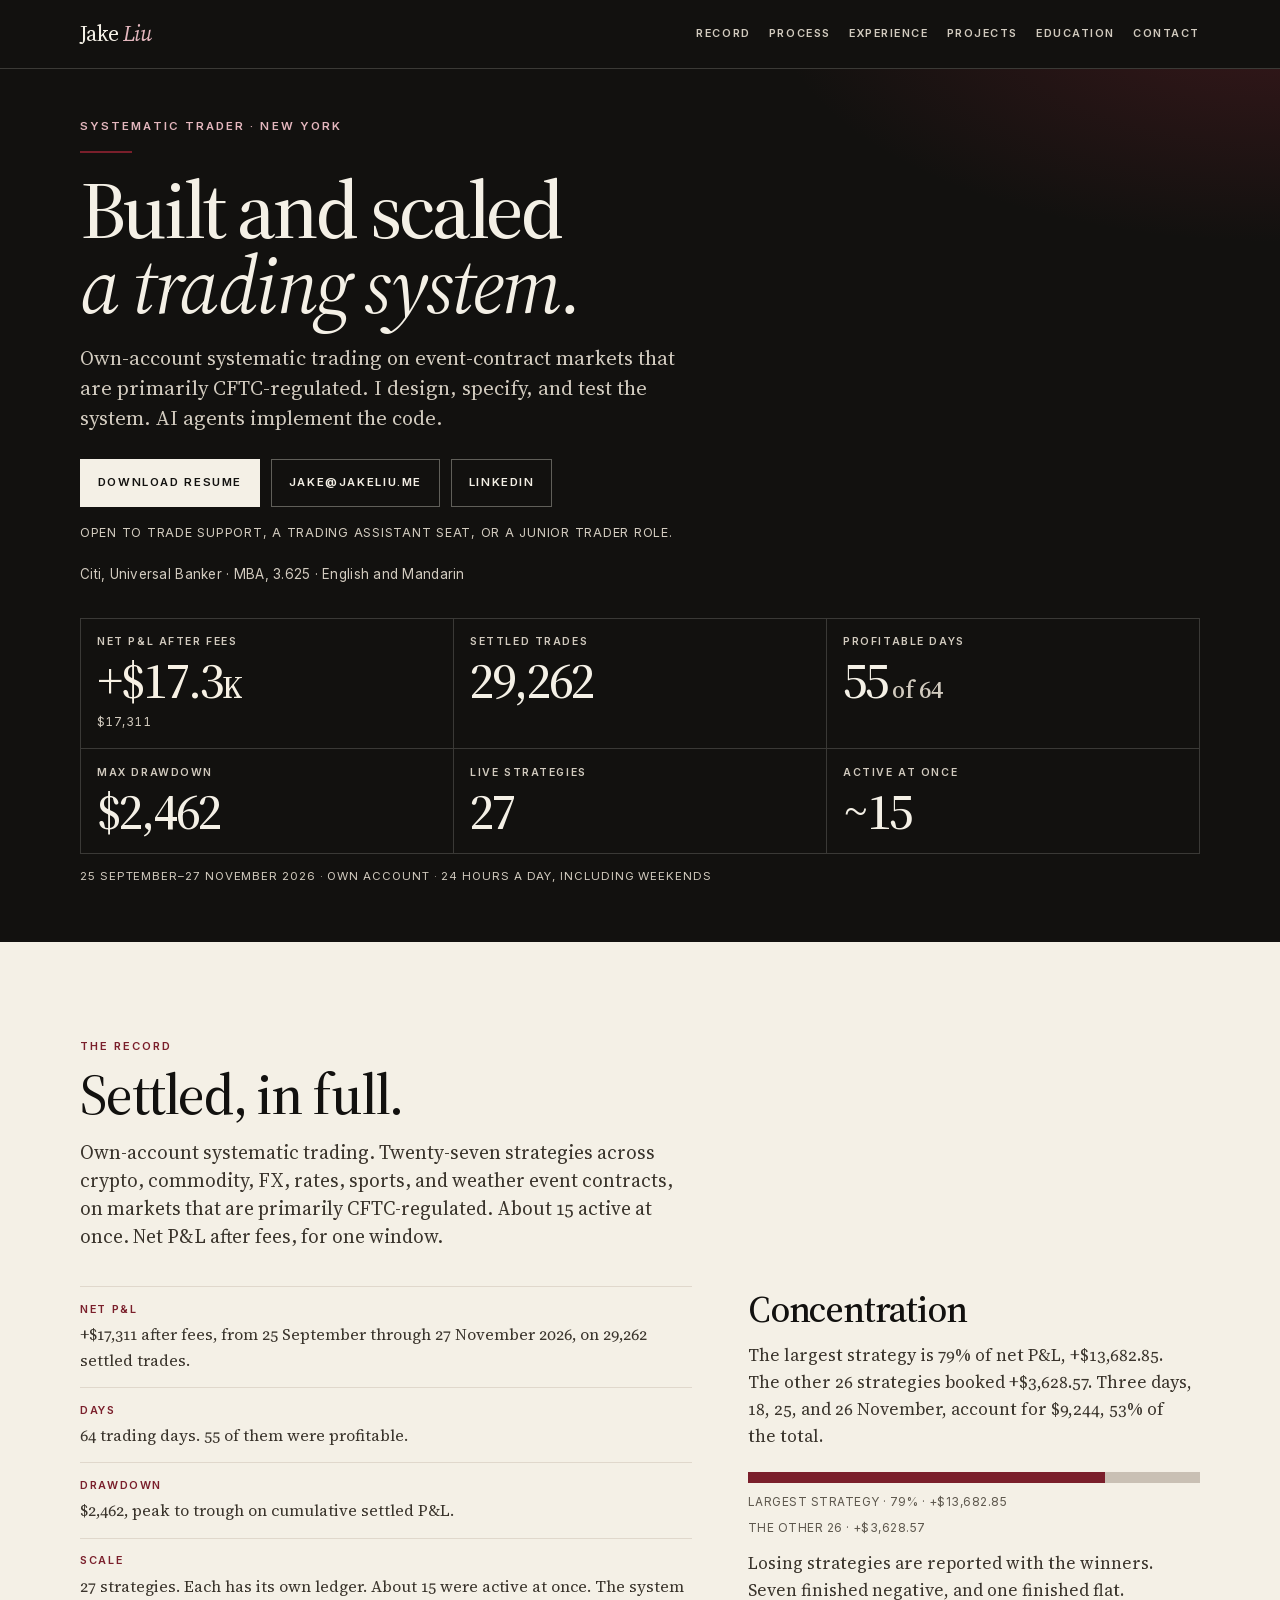
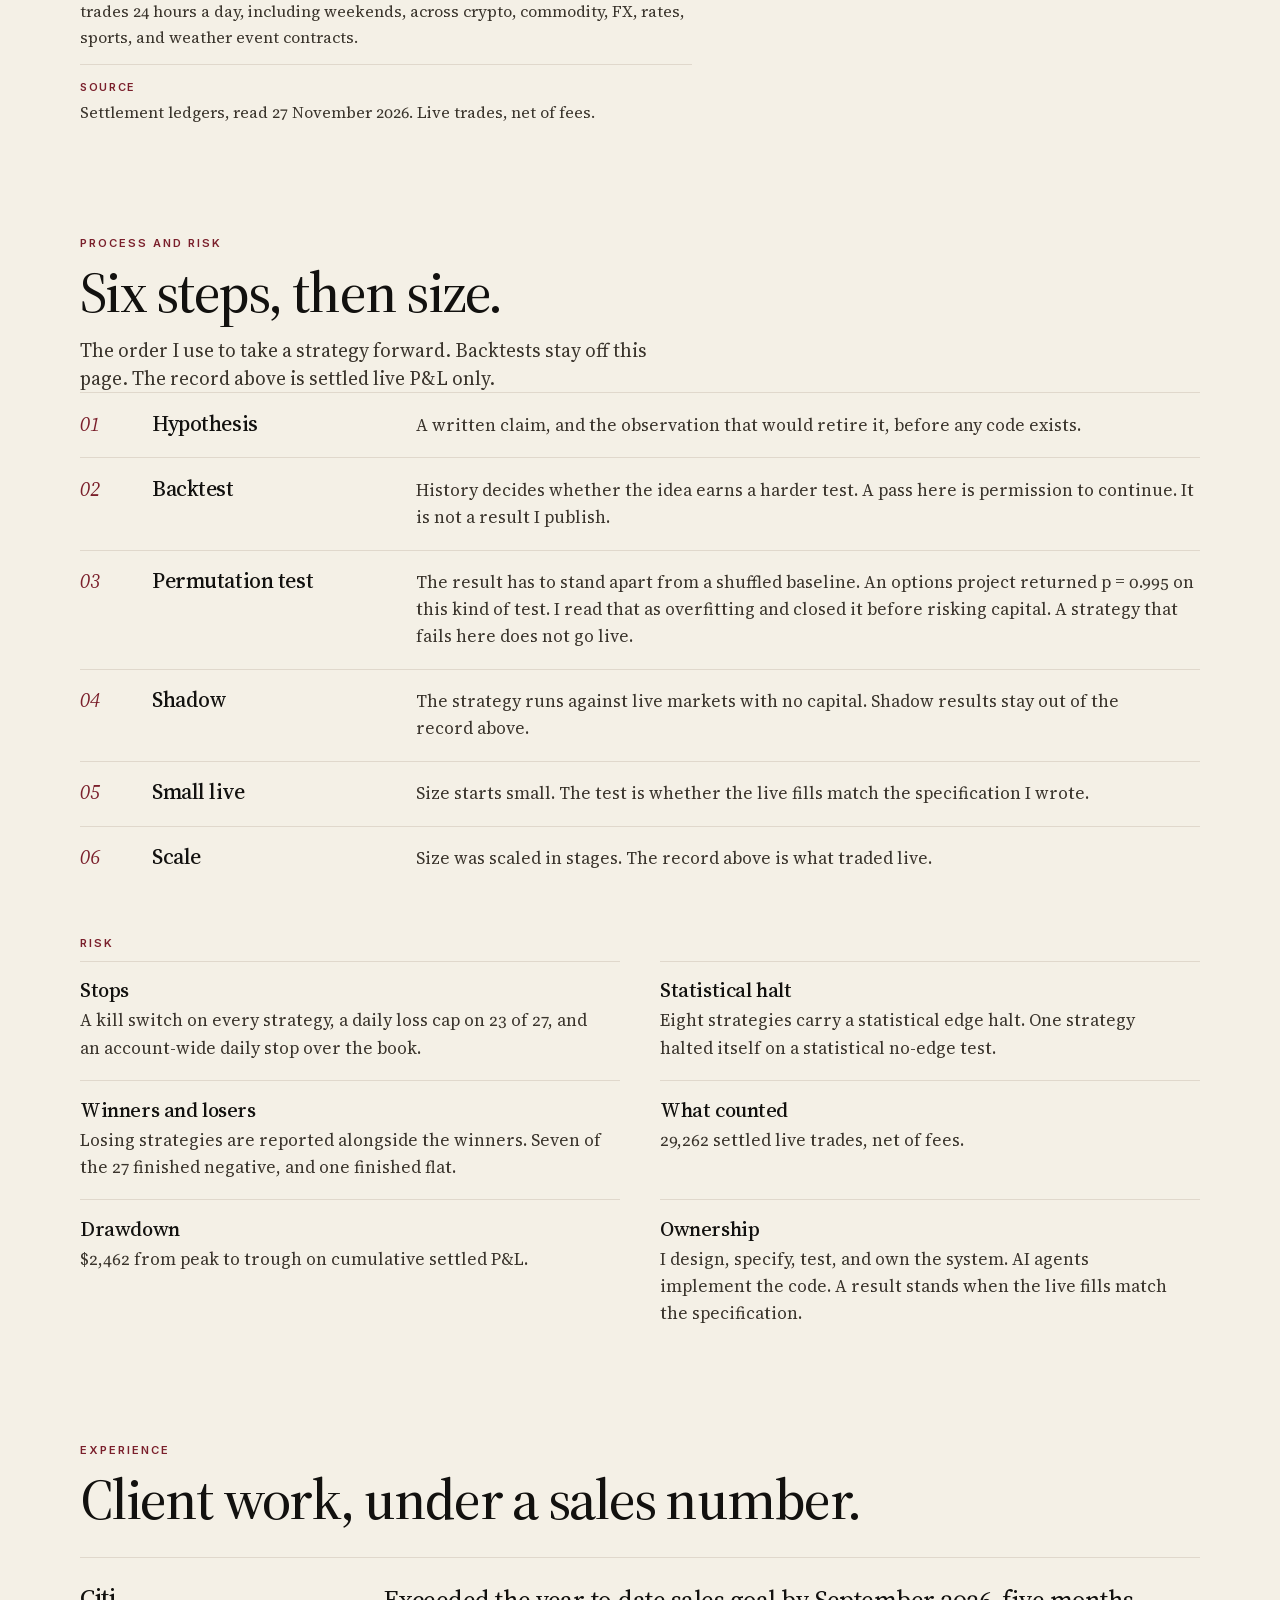
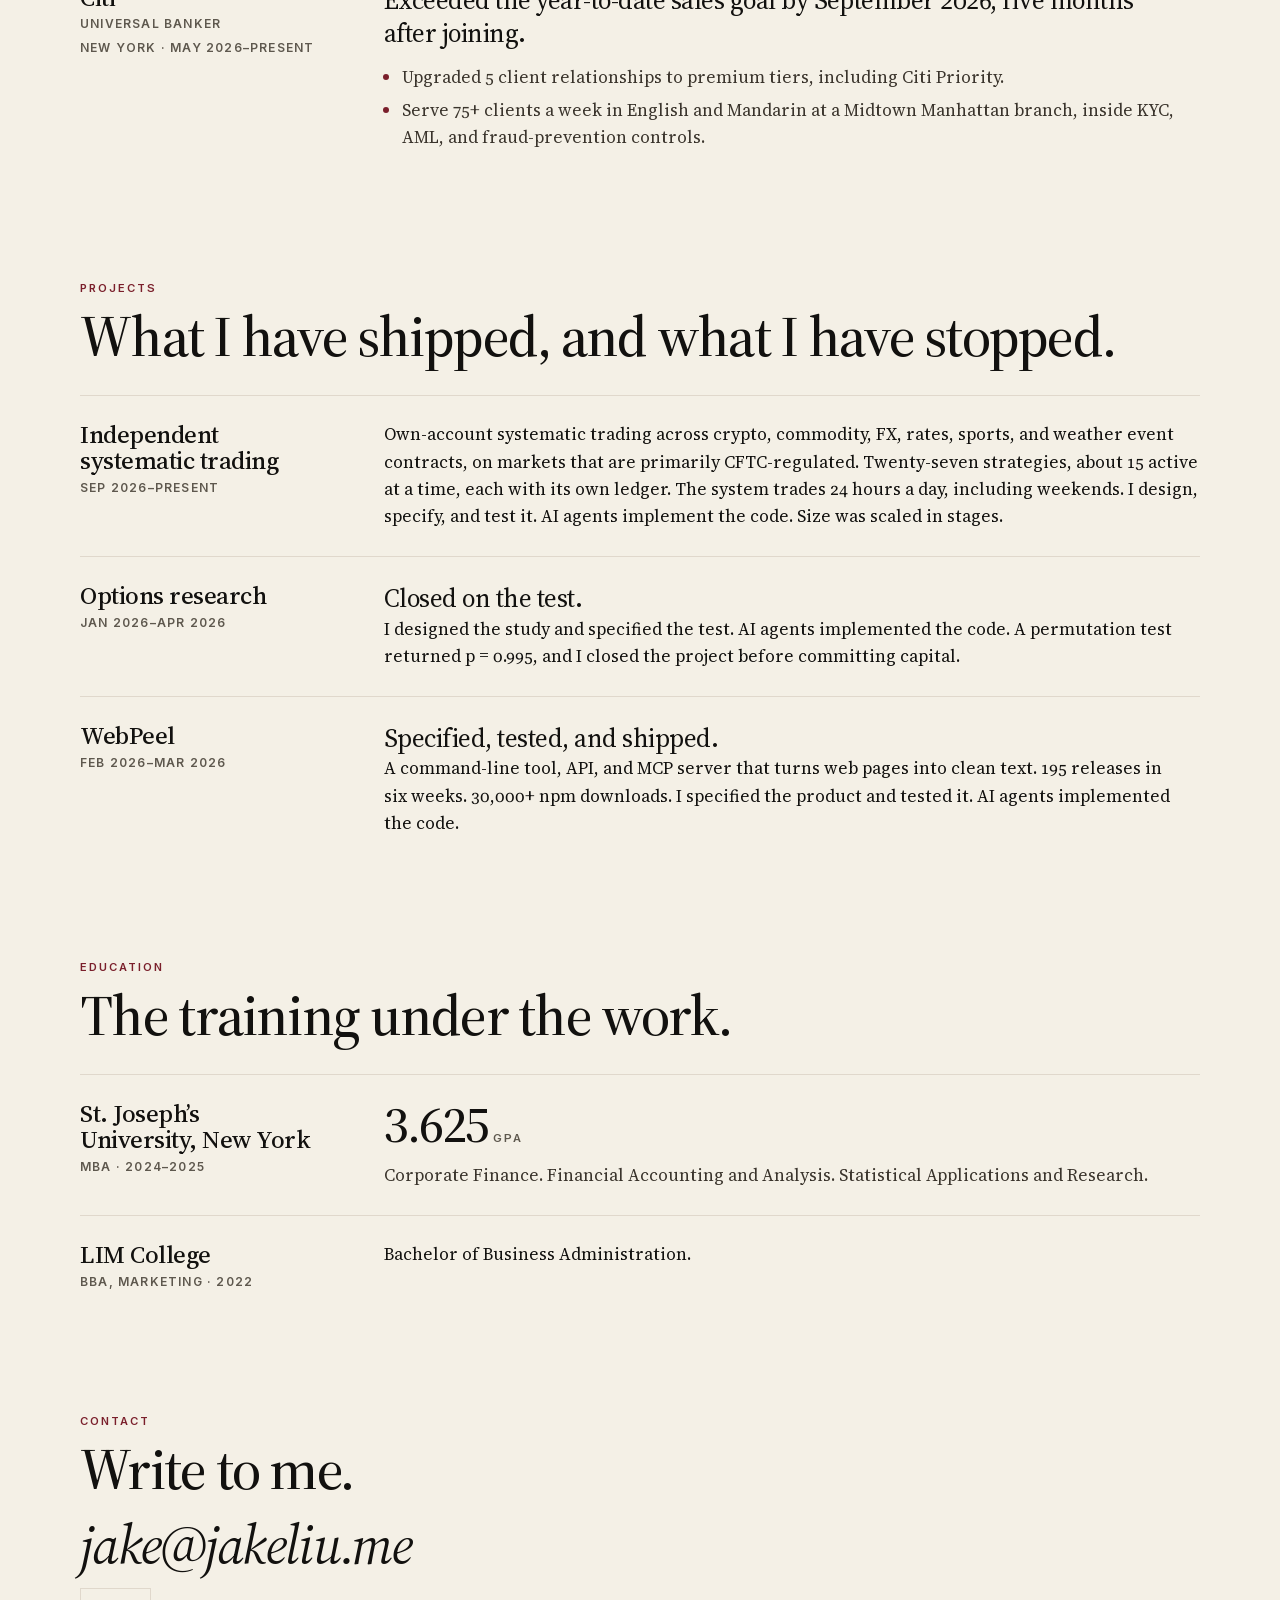
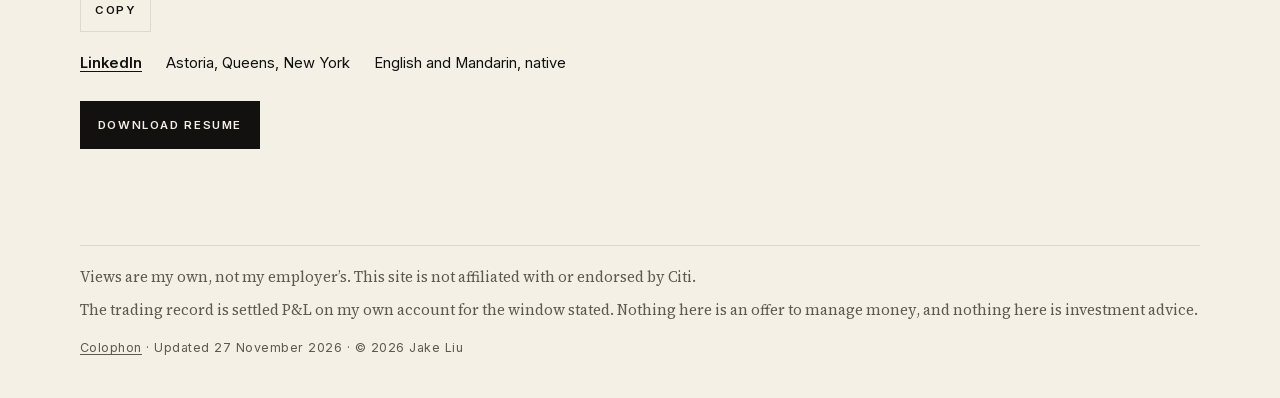
==== commit 76612a63: "Tighten the public copy and prepare the performance charts. Remove internal notes from the page sour" ====
--- a/index.html
+++ b/index.html
@@ -3,23 +3,8 @@
 <head>
 <meta charset="utf-8">
 <meta name="viewport" content="width=device-width, initial-scale=1">
-<!--
-  PERSONAL TRADING
-  data-show-trading="true" on each <body> publishes the trading sections.
-  Citi Compliance has not cleared this. Set the value to "false" to hide
-  those sections. Search the repository for data-show-trading.
-
-  Hiding is visual. The words stay in this file until every element
-  marked data-trading is deleted. A search engine can still see hidden text.
-
-  Banker-safe <title>, if the public page must not mention trading:
-    Jake Liu · New York
-  Banker-safe description:
-    Jake Liu, Long Island City. Universal Banker at Citi and MBA. Builds software by directing AI coding agents, and publishes a number only when it has a source.
-  The social image also describes trading. Replace og.png if that line should not circulate.
--->
 <title>Jake Liu · Systematic Trader</title>
-<meta name="description" content="Jake Liu, New York. Systematic trader who built and scaled a multi-strategy desk on event-contract markets that are primarily CFTC-regulated. Booked results, risk process, and resume.">
+<meta name="description" content="Jake Liu, Astoria, Queens. Own-account systematic trading on event-contract markets that are primarily CFTC-regulated. Booked results, risk process, and resume.">
 <meta name="author" content="Jake Liu">
 <link rel="canonical" href="https://jakeliu.me/">
 <meta name="theme-color" content="#12110F">
@@ -31,19 +16,19 @@
 <link rel="apple-touch-icon" href="/apple-touch-icon.png">
 <meta property="og:type" content="website">
 <meta property="og:site_name" content="Jake Liu">
-<meta property="og:title" content="Jake Liu · Built and scaled a multi-strategy desk">
-<meta property="og:description" content="Independent systematic trading on event-contract markets that are primarily CFTC-regulated. Strategies, risk limits, and live fills. New York.">
+<meta property="og:title" content="Jake Liu · Built and scaled a trading system">
+<meta property="og:description" content="Own-account systematic trading on event-contract markets that are primarily CFTC-regulated. New York.">
 <meta property="og:url" content="https://jakeliu.me/">
 <meta property="og:image" content="https://jakeliu.me/og.png">
 <meta property="og:image:width" content="1200">
 <meta property="og:image:height" content="630">
-<meta property="og:image:alt" content="Jake Liu. Built and scaled a multi-strategy desk. New York.">
+<meta property="og:image:alt" content="Jake Liu. Built and scaled a trading system. New York.">
 <meta property="og:locale" content="en_US">
 <meta name="twitter:card" content="summary_large_image">
-<meta name="twitter:title" content="Jake Liu · Built and scaled a multi-strategy desk">
-<meta name="twitter:description" content="Independent systematic trading on event-contract markets that are primarily CFTC-regulated. Strategies, risk limits, and live fills. New York.">
+<meta name="twitter:title" content="Jake Liu · Built and scaled a trading system">
+<meta name="twitter:description" content="Own-account systematic trading on event-contract markets that are primarily CFTC-regulated. New York.">
 <meta name="twitter:image" content="https://jakeliu.me/og.png">
-<script type="application/ld+json">{"@context":"https://schema.org","@type":"Person","name":"Jake Liu","url":"https://jakeliu.me/","email":"mailto:jake@jakeliu.me","jobTitle":"Universal Banker","worksFor":{"@type":"Organization","name":"Citi"},"alumniOf":[{"@type":"CollegeOrUniversity","name":"St. Joseph's University, New York"},{"@type":"CollegeOrUniversity","name":"LIM College"}],"knowsLanguage":["English","Mandarin"],"address":{"@type":"PostalAddress","addressLocality":"Long Island City","addressRegion":"NY","addressCountry":"US"},"sameAs":["https://www.linkedin.com/in/jakeliu-me"]}</script>
+<script type="application/ld+json">{"@context":"https://schema.org","@type":"Person","name":"Jake Liu","url":"https://jakeliu.me/","email":"mailto:jake@jakeliu.me","jobTitle":"Universal Banker","worksFor":{"@type":"Organization","name":"Citi"},"alumniOf":[{"@type":"CollegeOrUniversity","name":"St. Joseph's University, New York"},{"@type":"CollegeOrUniversity","name":"LIM College"}],"knowsLanguage":["English","Mandarin"],"address":{"@type":"PostalAddress","addressLocality":"Astoria","addressRegion":"NY","addressCountry":"US"},"sameAs":["https://www.linkedin.com/in/jakeliu-me"]}</script>
 </head>
 <body data-show-trading="true">
 <a class="skip" href="#main">Skip to content</a>
@@ -84,14 +69,14 @@
       <span class="rule" aria-hidden="true"></span>
       <h1 class="hero__title" data-trading>
         <span>Built and scaled</span>
-        <span class="hero__italic">a multi-strategy desk.</span>
+        <span class="hero__italic">a trading system.</span>
       </h1>
       <h1 class="hero__title" data-public-only>
         <span>A banker who</span>
         <span class="hero__italic">checks the number.</span>
       </h1>
-      <p class="hero__pitch" data-trading>Independent systematic trading on event-contract markets that are primarily CFTC-regulated. I design the strategies, the risk rules, and the position limits. AI coding agents build and run the system. I verify the work against live fills.</p>
-      <p class="hero__pitch" data-public-only>Universal Banker at Citi and MBA. I direct AI coding agents to build software, and I publish a number only when I can show where it came from.</p>
+      <p class="hero__pitch" data-trading>Own-account systematic trading on event-contract markets that are primarily CFTC-regulated. I design, specify, and test the system. AI agents implement the code.</p>
+      <p class="hero__pitch" data-public-only>Universal Banker at Citi and MBA. I specify the work, AI agents implement the code, and I check the result.</p>
       <div class="cta">
         <a class="btn btn--solid" href="/Jake-Liu-Resume.pdf" download="Jake-Liu-Resume.pdf">Download resume</a>
         <a class="btn btn--ghost" href="mailto:jake@jakeliu.me">jake@jakeliu.me</a>
@@ -104,7 +89,7 @@
         <div class="stat stat--lead">
           <dt class="stat__k">Net P&amp;L after fees</dt>
           <dd class="stat__n">+$17.3<span class="stat__unit">K</span></dd>
-          <dd class="stat__sub">$17,311 exact</dd>
+          <dd class="stat__sub">$17,311</dd>
         </div>
         <div class="stat">
           <dt class="stat__k">Settled trades</dt>
@@ -140,14 +125,14 @@
   <section class="section" id="record" data-trading aria-labelledby="record-title">
     <div class="wrap">
       <p class="section__kicker reveal">The record</p>
-      <h2 class="section__title reveal" id="record-title">The whole book, settled.</h2>
-      <p class="section__dek reveal">Own account. No outside capital. Twenty-seven live strategies across crypto, commodity, FX, rates, sports, and weather event contracts, on markets that are primarily CFTC-regulated. About 15 active at once. Net P&amp;L after fees, for one window.</p>
+      <h2 class="section__title reveal" id="record-title">Settled, in full.</h2>
+      <p class="section__dek reveal">Own-account systematic trading. Twenty-seven strategies across crypto, commodity, FX, rates, sports, and weather event contracts, on markets that are primarily CFTC-regulated. About 15 active at once. Net P&amp;L after fees, for one window.</p>
       <div class="spread">
         <div class="reveal">
           <ol class="measure">
             <li>
               <strong>Net P&amp;L</strong>
-              <p>+$17.3K is $17,311, the nearest dollar to $17,311.42. That is net settled P&amp;L after fees, from 25 September through 27 November 2026, across 29,262 live trades.</p>
+              <p>+$17,311 after fees, from 25 September through 27 November 2026, on 29,262 settled trades.</p>
             </li>
             <li>
               <strong>Days</strong>
@@ -155,21 +140,21 @@
             </li>
             <li>
               <strong>Drawdown</strong>
-              <p>$2,462 is the nearest dollar to $2,461.88, the deepest peak-to-trough decline of cumulative settled P&amp;L, in trade order. Open positions sit outside it.</p>
+              <p>$2,462, peak to trough on cumulative settled P&amp;L.</p>
             </li>
             <li>
               <strong>Scale</strong>
-              <p>27 live strategy lanes. Each has its own ledger. About 15 were active at once. The book trades 24 hours a day, including weekends. Markets: crypto, commodity, FX, rates, sports, and weather event contracts, primarily CFTC-regulated.</p>
+              <p>27 strategies. Each has its own ledger. About 15 were active at once. The system trades 24 hours a day, including weekends, across crypto, commodity, FX, rates, sports, and weather event contracts.</p>
             </li>
             <li>
               <strong>Source</strong>
-              <p>Computed from settlement ledgers read on 27 November 2026. Shadow runs and paper runs are excluded. Account value, deposits, and withdrawals are not part of this record. Nothing before 25 September 2026 is claimed.</p>
+              <p>Settlement ledgers, read 27 November 2026. Live trades, net of fees.</p>
             </li>
           </ol>
         </div>
         <aside class="concentration reveal">
-          <h3>Concentration, left in the open.</h3>
-          <p>The largest strategy is 79% of net P&amp;L: +$13,682.85 of +$17,311.42. The other 26 strategies together booked +$3,628.57. The three largest days, 18, 25, and 26 November, account for $9,244, which is 53% of net P&amp;L.</p>
+          <h3>Concentration</h3>
+          <p>The largest strategy is 79% of net P&amp;L, +$13,682.85. The other 26 strategies booked +$3,628.57. Three days, 18, 25, and 26 November, account for $9,244, 53% of the total.</p>
           <figure class="split">
             <div class="split__bar" role="img" aria-label="Share of net P and L. The largest strategy is 79 percent. The other strategies are the remaining 21 percent.">
               <span class="split__main"></span>
@@ -180,8 +165,47 @@
               <span>The other 26 · +$3,628.57</span>
             </figcaption>
           </figure>
-          <p>Losing strategies are reported with the winners. Seven finished negative, and one finished flat. Strategy names are not listed.</p>
+          <p>Losing strategies are reported with the winners. Seven finished negative, and one finished flat.</p>
         </aside>
+      </div>
+    </div>
+  </section>
+
+  <section class="section performance" id="performance" data-trading data-performance hidden>
+    <div class="wrap">
+      <p class="section__kicker">Path</p>
+      <h2 class="section__title">Cumulative net P&amp;L</h2>
+      <p class="section__dek">Own-account results from the daily ledger. Drawdown on this chart is measured on daily closes.</p>
+      <dl class="strip" data-strip></dl>
+      <figure class="chart-card">
+        <figcaption>Equity curve. Drawdown is measured on daily closes.</figcaption>
+        <div class="chart" data-equity></div>
+      </figure>
+      <figure class="chart-card">
+        <figcaption>Weekly net P&amp;L</figcaption>
+        <div class="chart chart--bars" data-weekly></div>
+        <p class="tip" data-tip role="tooltip" hidden></p>
+      </figure>
+      <div class="diagram" aria-label="Risk controls">
+        <p class="diagram__label">On the strategies</p>
+        <ol class="diagram__row">
+          <li>
+            <span class="diagram__k">Kill switch</span>
+            <span class="diagram__v">Every strategy</span>
+          </li>
+          <li>
+            <span class="diagram__k">Daily loss cap</span>
+            <span class="diagram__v">23 of 27</span>
+          </li>
+          <li>
+            <span class="diagram__k">Edge halt</span>
+            <span class="diagram__v">8 strategies</span>
+          </li>
+        </ol>
+        <div class="diagram__account">
+          <span class="diagram__k">Account-wide daily stop</span>
+          <span class="diagram__v">Over the whole account</span>
+        </div>
       </div>
     </div>
   </section>
@@ -235,20 +259,20 @@
           <p>Eight strategies carry a statistical edge halt. One strategy halted itself on a statistical no-edge test.</p>
         </li>
         <li class="reveal">
-          <h3>The whole book</h3>
+          <h3>Winners and losers</h3>
           <p>Losing strategies are reported alongside the winners. Seven of the 27 finished negative, and one finished flat.</p>
         </li>
         <li class="reveal">
-          <h3>What the page counts</h3>
-          <p>29,262 settled live trades, net of fees. Shadow runs, paper runs, and positions still open are outside the booked total.</p>
-        </li>
-        <li class="reveal">
-          <h3>Drawdown, narrowly</h3>
-          <p>$2,462 is the book’s deepest decline from a peak of cumulative settled P&amp;L to a later trough. The ledger figure is $2,461.88. A loss that has not settled sits outside it.</p>
-        </li>
-        <li class="reveal">
-          <h3>How the system is built</h3>
-          <p>I write the specification: the strategy, the risk rules, and the size limit. AI coding agents implement and operate the code. I do not hand-write the production code. A result stands when the live fills match that specification.</p>
+          <h3>What counted</h3>
+          <p>29,262 settled live trades, net of fees.</p>
+        </li>
+        <li class="reveal">
+          <h3>Drawdown</h3>
+          <p>$2,462 from peak to trough on cumulative settled P&amp;L.</p>
+        </li>
+        <li class="reveal">
+          <h3>Ownership</h3>
+          <p>I design, specify, test, and own the system. AI agents implement the code. A result stands when the live fills match the specification.</p>
         </li>
       </ul>
     </div>
@@ -266,7 +290,7 @@
             <p class="entry__when">New York · May 2026–present</p>
           </div>
           <div>
-            <p class="entry__lead">Exceeded the year-to-date sales goal by September 2026, five months after joining.<sup class="fn"><a href="#note-1" id="ref-1">1</a></sup></p>
+            <p class="entry__lead">Exceeded the year-to-date sales goal by September 2026, five months after joining.</p>
             <ul>
               <li>Upgraded 5 client relationships to premium tiers, including Citi Priority.</li>
               <li>Serve 75+ clients a week in English and Mandarin at a Midtown Manhattan branch, inside KYC, AML, and fraud-prevention controls.</li>
@@ -288,7 +312,7 @@
             <p class="entry__when">Sep 2026–present</p>
           </div>
           <div>
-            <p>A multi-strategy practice across crypto, commodity, FX, rates, sports, and weather event contracts, on markets that are primarily CFTC-regulated. Twenty-seven live strategies, about 15 active at a time, each with its own ledger. The book trades 24 hours a day, including weekends. I design the strategies, the risk rules, and the position limits, and I direct AI coding agents to build and operate them. Size was scaled in stages. The record is above. Own account. No outside capital.</p>
+            <p>Own-account systematic trading across crypto, commodity, FX, rates, sports, and weather event contracts, on markets that are primarily CFTC-regulated. Twenty-seven strategies, about 15 active at a time, each with its own ledger. The system trades 24 hours a day, including weekends. I design, specify, and test it. AI agents implement the code. Size was scaled in stages.</p>
           </div>
         </article>
         <article class="entry reveal">
@@ -298,7 +322,7 @@
           </div>
           <div>
             <p class="entry__lead">Closed on the test.</p>
-            <p>I directed AI coding agents through an options study and stopped it before committing capital. A permutation test returned p&nbsp;=&nbsp;0.995. I read that as overfitting.<sup class="fn"><a href="#note-2" id="ref-2">2</a></sup></p>
+            <p>I designed the study and specified the test. AI agents implemented the code. A permutation test returned p&nbsp;=&nbsp;0.995, and I closed the project before committing capital.</p>
           </div>
         </article>
         <article class="entry reveal">
@@ -307,8 +331,8 @@
             <p class="entry__when">Feb 2026–Mar 2026</p>
           </div>
           <div>
-            <p class="entry__lead">A tool for agents, shipped by directing agents.</p>
-            <p>Command-line tool, API, and MCP server that turns web pages into clean text. 195 releases in six weeks. 30,000+ npm downloads.<sup class="fn"><a href="#note-3" id="ref-3">3</a></sup> I set the product and directed the implementation. I did not hand-write it.</p>
+            <p class="entry__lead">Specified, tested, and shipped.</p>
+            <p>A command-line tool, API, and MCP server that turns web pages into clean text. 195 releases in six weeks. 30,000+ npm downloads. I specified the product and tested it. AI agents implemented the code.</p>
           </div>
         </article>
       </div>
@@ -326,7 +350,7 @@
             <p class="entry__when">MBA · 2024–2025</p>
           </div>
           <div>
-            <p class="gpa"><span class="gpa__n">3.625</span><span class="gpa__l">GPA</span><sup class="fn"><a href="#note-4" id="ref-4">4</a></sup></p>
+            <p class="gpa"><span class="gpa__n">3.625</span><span class="gpa__l">GPA</span></p>
             <p class="course">Corporate Finance. Financial Accounting and Analysis. Statistical Applications and Research.</p>
           </div>
         </article>
@@ -354,7 +378,7 @@
       </div>
       <p class="contact__links reveal">
         <a href="https://www.linkedin.com/in/jakeliu-me" rel="me">LinkedIn</a>
-        <span>Long Island City, New York</span>
+        <span>Astoria, Queens, New York</span>
         <span>English and Mandarin, native</span>
       </p>
       <div class="cta reveal">
@@ -363,42 +387,6 @@
     </div>
   </section>
 
-  <section class="section" id="notes" aria-labelledby="notes-title">
-    <div class="wrap">
-      <p class="section__kicker">Notes</p>
-      <h2 class="section__title" id="notes-title">Sources for the figures.</h2>
-      <ol class="notes">
-        <li class="note" id="note-1">
-          <span class="note__n">1</span>
-          <div>
-            <p>Universal Banker at a Citi branch in Midtown Manhattan since May 2026. Year-to-date sales goal exceeded as of September 2026. Five client relationships upgraded to premium tiers, including Citi Priority, and 75+ clients a week, as stated from employment.</p>
-            <p class="note__source">Employment record · September 2026</p>
-          </div>
-        </li>
-        <li class="note" id="note-2">
-          <span class="note__n">2</span>
-          <div>
-            <p>Options research, January through April 2026. A permutation test returned p = 0.995. The project was closed before capital was committed, on the reading that the result was overfit.</p>
-            <p class="note__source">Project record · April 2026</p>
-          </div>
-        </li>
-        <li class="note" id="note-3">
-          <span class="note__n">3</span>
-          <div>
-            <p>30,011 npm downloads of the package webpeel from 12 February through 25 September 2026, as reported by the npm downloads API on 25 September 2026. A later query returned 30,051. Downloads include bots, mirrors, and continuous-integration runs. 195 versions were published from 0.1.0 on 12 February to 0.22.0 on 26 March 2026.</p>
-            <p class="note__source"><a href="https://api.npmjs.org/downloads/point/2026-02-12:2026-09-25/webpeel">npm downloads API</a> · <a href="https://www.npmjs.com/package/webpeel?activeTab=versions">npm registry</a> · September 2026</p>
-          </div>
-        </li>
-        <li class="note" id="note-4">
-          <span class="note__n">4</span>
-          <div>
-            <p>MBA, St. Joseph’s University, New York, School of Professional Studies. Degree conferred 31 August 2025. Cumulative GPA 3.625.</p>
-            <p class="note__source">Official transcript · 31 August 2025</p>
-          </div>
-        </li>
-      </ol>
-    </div>
-  </section>
 </main>
 
 <footer class="footer">
--- a/assets/site.css
+++ b/assets/site.css
@@ -1,6 +1,3 @@
-/* Jake Liu — personal site.
-   Personal-trading visibility is the data-show-trading attribute on <body>. */
-
 @font-face {
   font-family: "Source Serif 4";
   src: url("/assets/fonts/source-serif-4-roman.woff2") format("woff2");
@@ -783,6 +780,117 @@
   html { scroll-behavior: auto; }
 }
 
+.strip {
+  display: grid;
+  grid-template-columns: 1fr 1fr;
+  margin-top: 1.75rem;
+  border: 1px solid var(--line);
+  border-bottom: 0;
+  border-right: 0;
+}
+.strip div { min-width: 0; padding: 0.9rem 1rem 1rem; border-right: 1px solid var(--line); border-bottom: 1px solid var(--line); }
+.strip dt {
+  font-family: var(--sans);
+  font-size: 0.66rem;
+  font-weight: 600;
+  letter-spacing: 0.14em;
+  text-transform: uppercase;
+  color: var(--muted);
+}
+.strip dd {
+  margin-top: 0.3rem;
+  font-size: clamp(1.4rem, 2.5vw, 2rem);
+  letter-spacing: -0.03em;
+  font-variant-numeric: lining-nums tabular-nums;
+}
+@media (min-width: 800px) {
+  .strip { grid-template-columns: repeat(4, 1fr); }
+}
+.chart-card { position: relative; margin-top: 1.75rem; }
+.chart-card figcaption {
+  margin-bottom: 0.7rem;
+  font-family: var(--sans);
+  font-size: 0.78rem;
+  letter-spacing: 0.04em;
+  color: var(--muted);
+}
+.chart {
+  width: 100%;
+  min-height: 16rem;
+  border-top: 1px solid var(--line);
+}
+.chart svg { display: block; width: 100%; height: auto; }
+.chart--bars { min-height: 0; padding-top: 0.75rem; }
+.bars {
+  display: flex;
+  align-items: flex-end;
+  gap: 0.4rem;
+  height: 12rem;
+}
+.bar {
+  flex: 1 1 0;
+  min-width: 0;
+  min-height: 2px;
+  padding: 0;
+  border: 0;
+  background: var(--ink);
+  cursor: pointer;
+}
+.bar.is-down { background: var(--oxblood); }
+.bar:hover, .bar:focus-visible { outline: 2px solid var(--oxblood); outline-offset: 2px; }
+.tip {
+  position: absolute;
+  z-index: 2;
+  max-width: 16rem;
+  padding: 0.55rem 0.7rem;
+  background: var(--ink);
+  color: var(--cream);
+  font-family: var(--sans);
+  font-size: 0.78rem;
+  letter-spacing: 0.02em;
+  font-variant-numeric: lining-nums tabular-nums;
+  pointer-events: none;
+}
+.diagram { margin-top: 2.5rem; }
+.diagram__label {
+  font-family: var(--sans);
+  font-size: 0.68rem;
+  font-weight: 600;
+  letter-spacing: 0.16em;
+  text-transform: uppercase;
+  color: var(--oxblood);
+}
+.diagram__row {
+  display: grid;
+  gap: 0.75rem;
+  margin: 0.8rem 0 0;
+  padding: 0;
+  list-style: none;
+}
+.diagram__row li, .diagram__account {
+  padding: 0.9rem 1rem;
+  border: 1px solid var(--line);
+}
+.diagram__account { margin-top: 0.75rem; background: var(--paper-2); }
+.diagram__k {
+  display: block;
+  font-family: var(--sans);
+  font-size: 0.68rem;
+  font-weight: 600;
+  letter-spacing: 0.14em;
+  text-transform: uppercase;
+  color: var(--muted);
+}
+.diagram__v {
+  display: block;
+  margin-top: 0.25rem;
+  font-size: 1.25rem;
+  letter-spacing: -0.02em;
+}
+@media (min-width: 800px) {
+  .diagram__row { grid-template-columns: repeat(3, 1fr); }
+}
+
 @media print {
   .masthead, .hero {
     position: static;
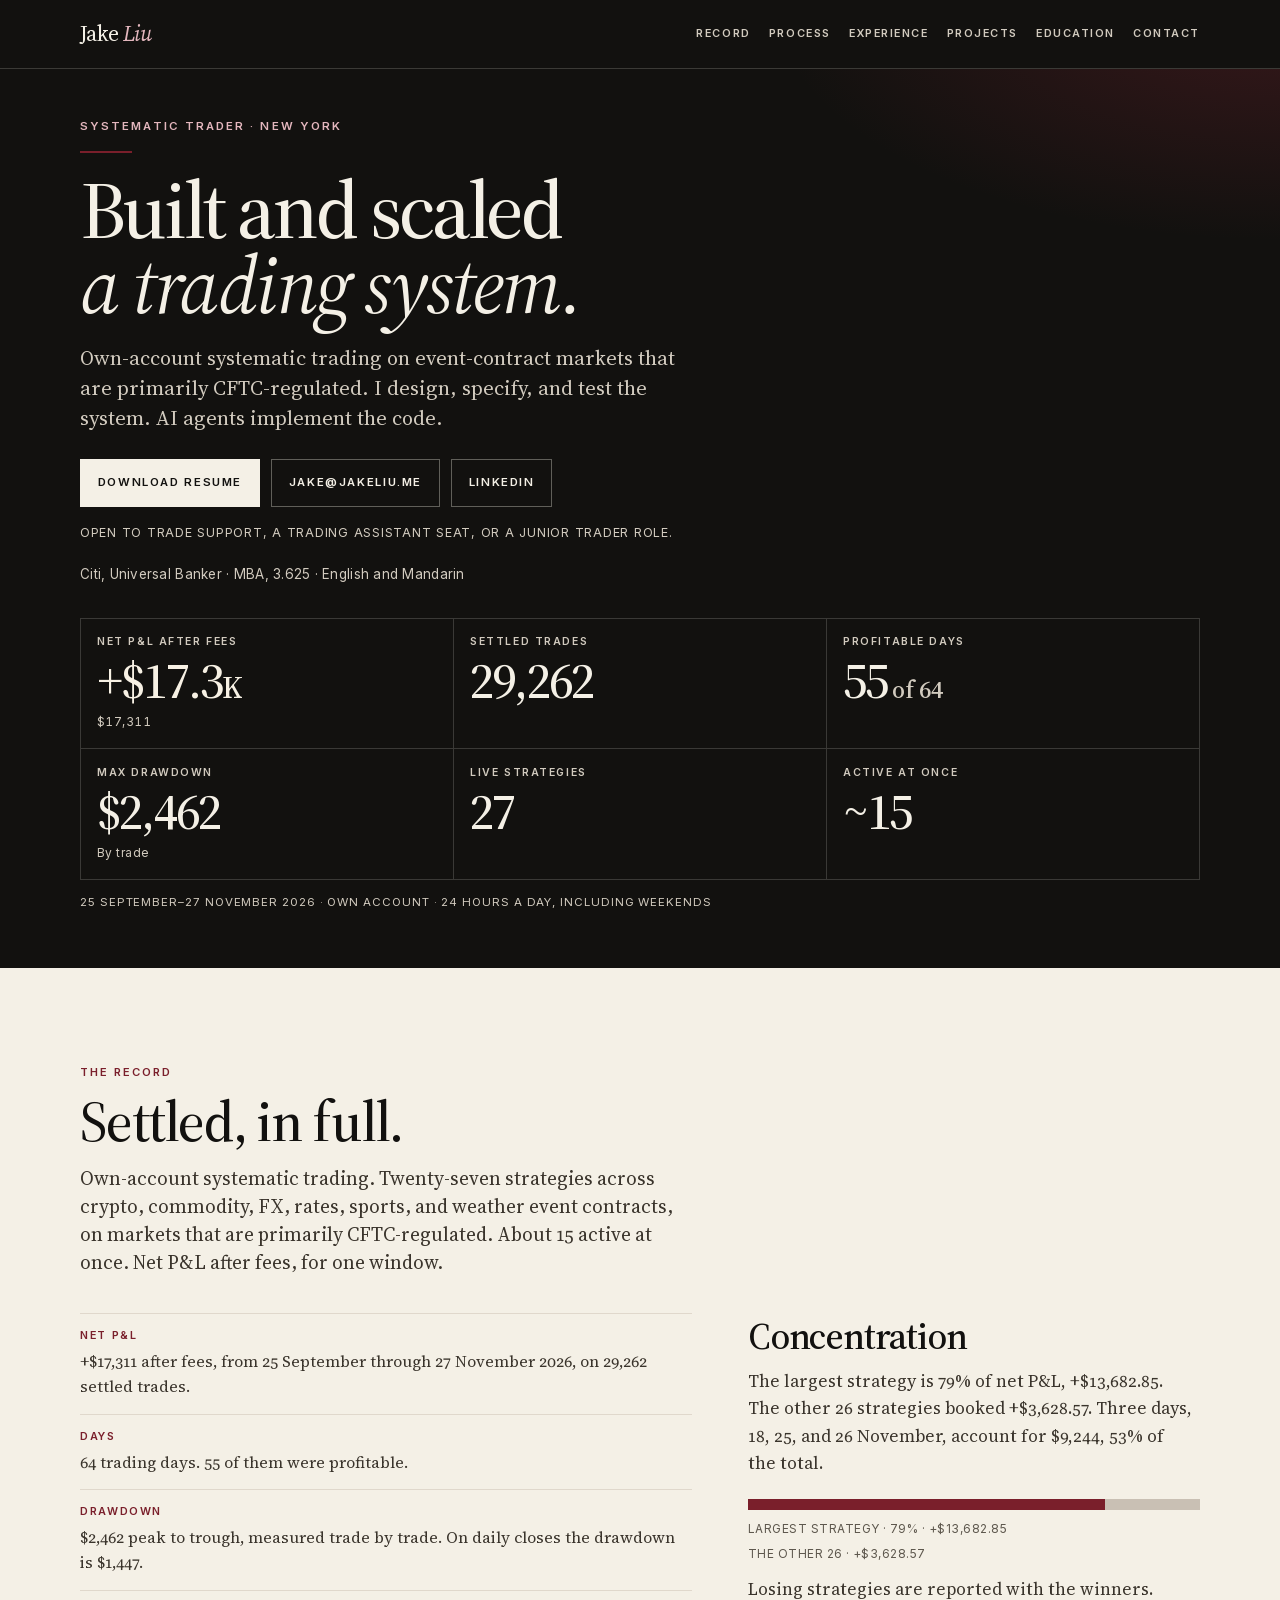
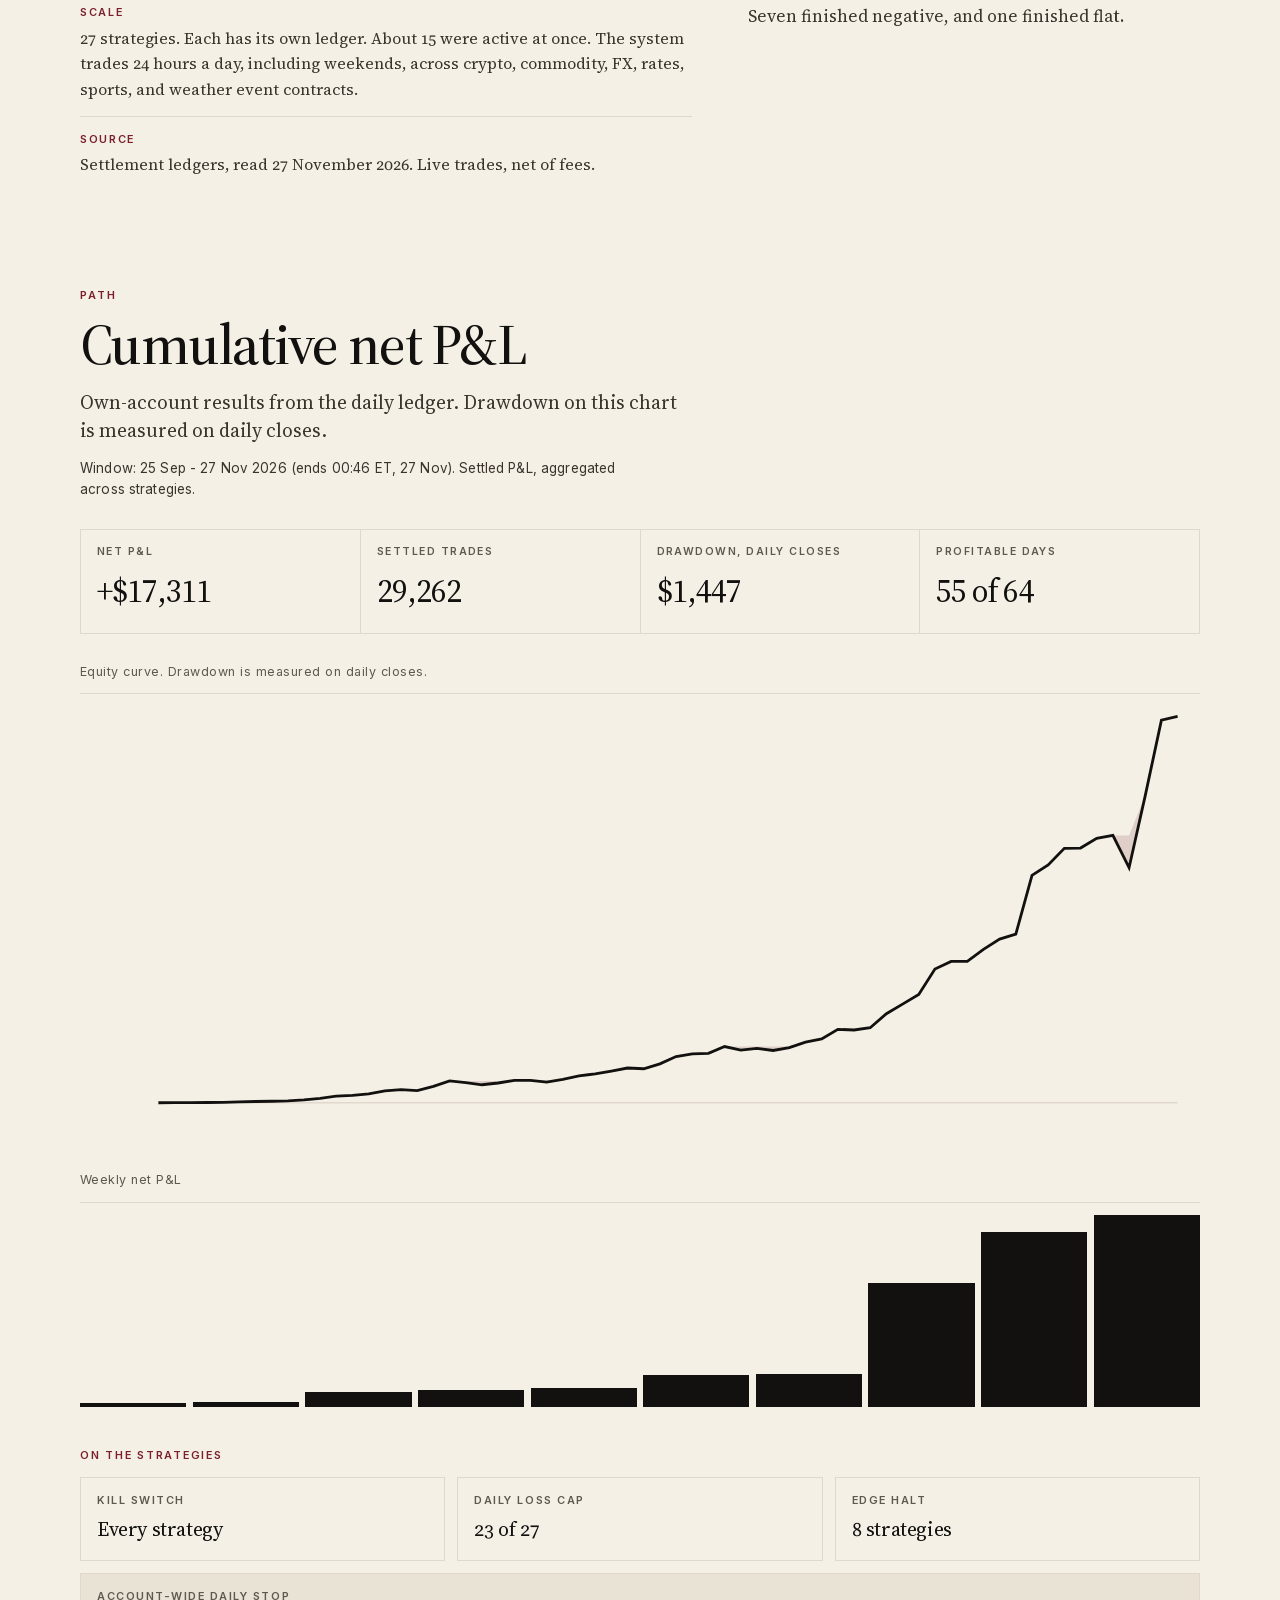
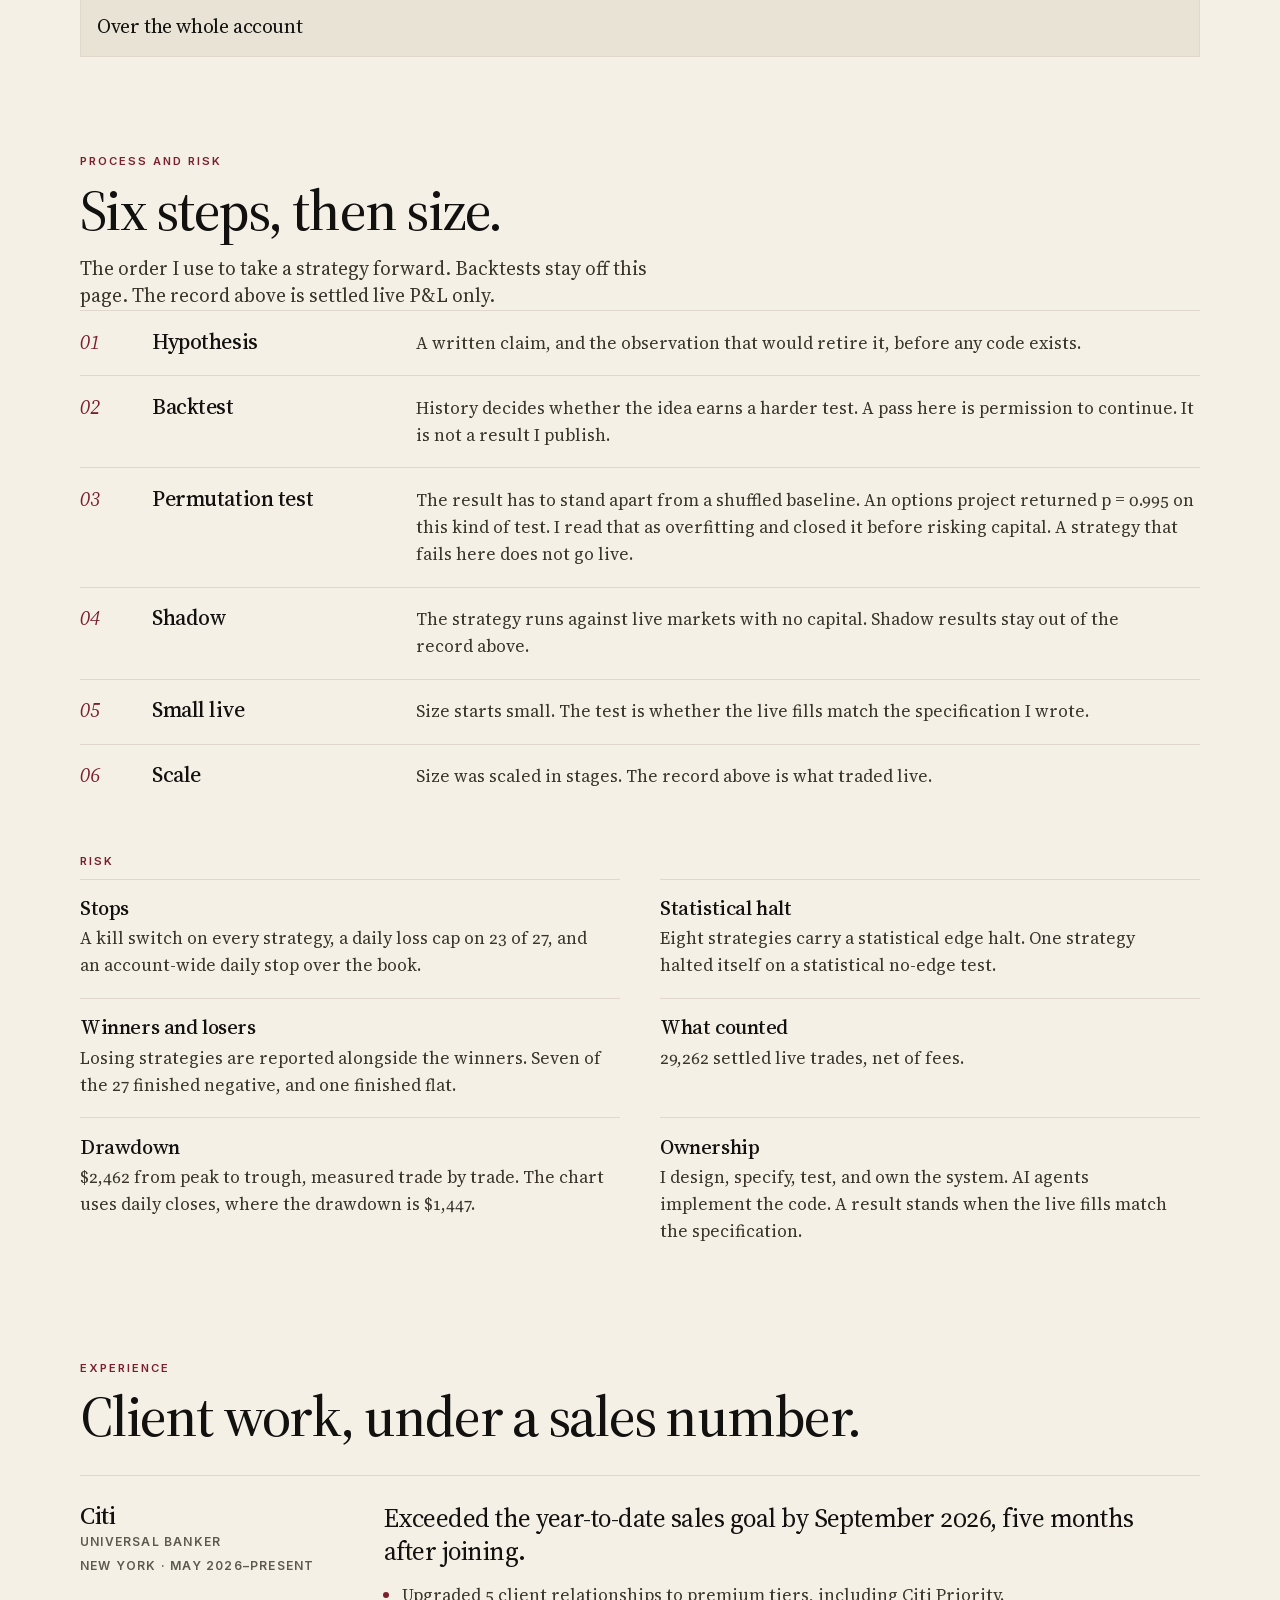
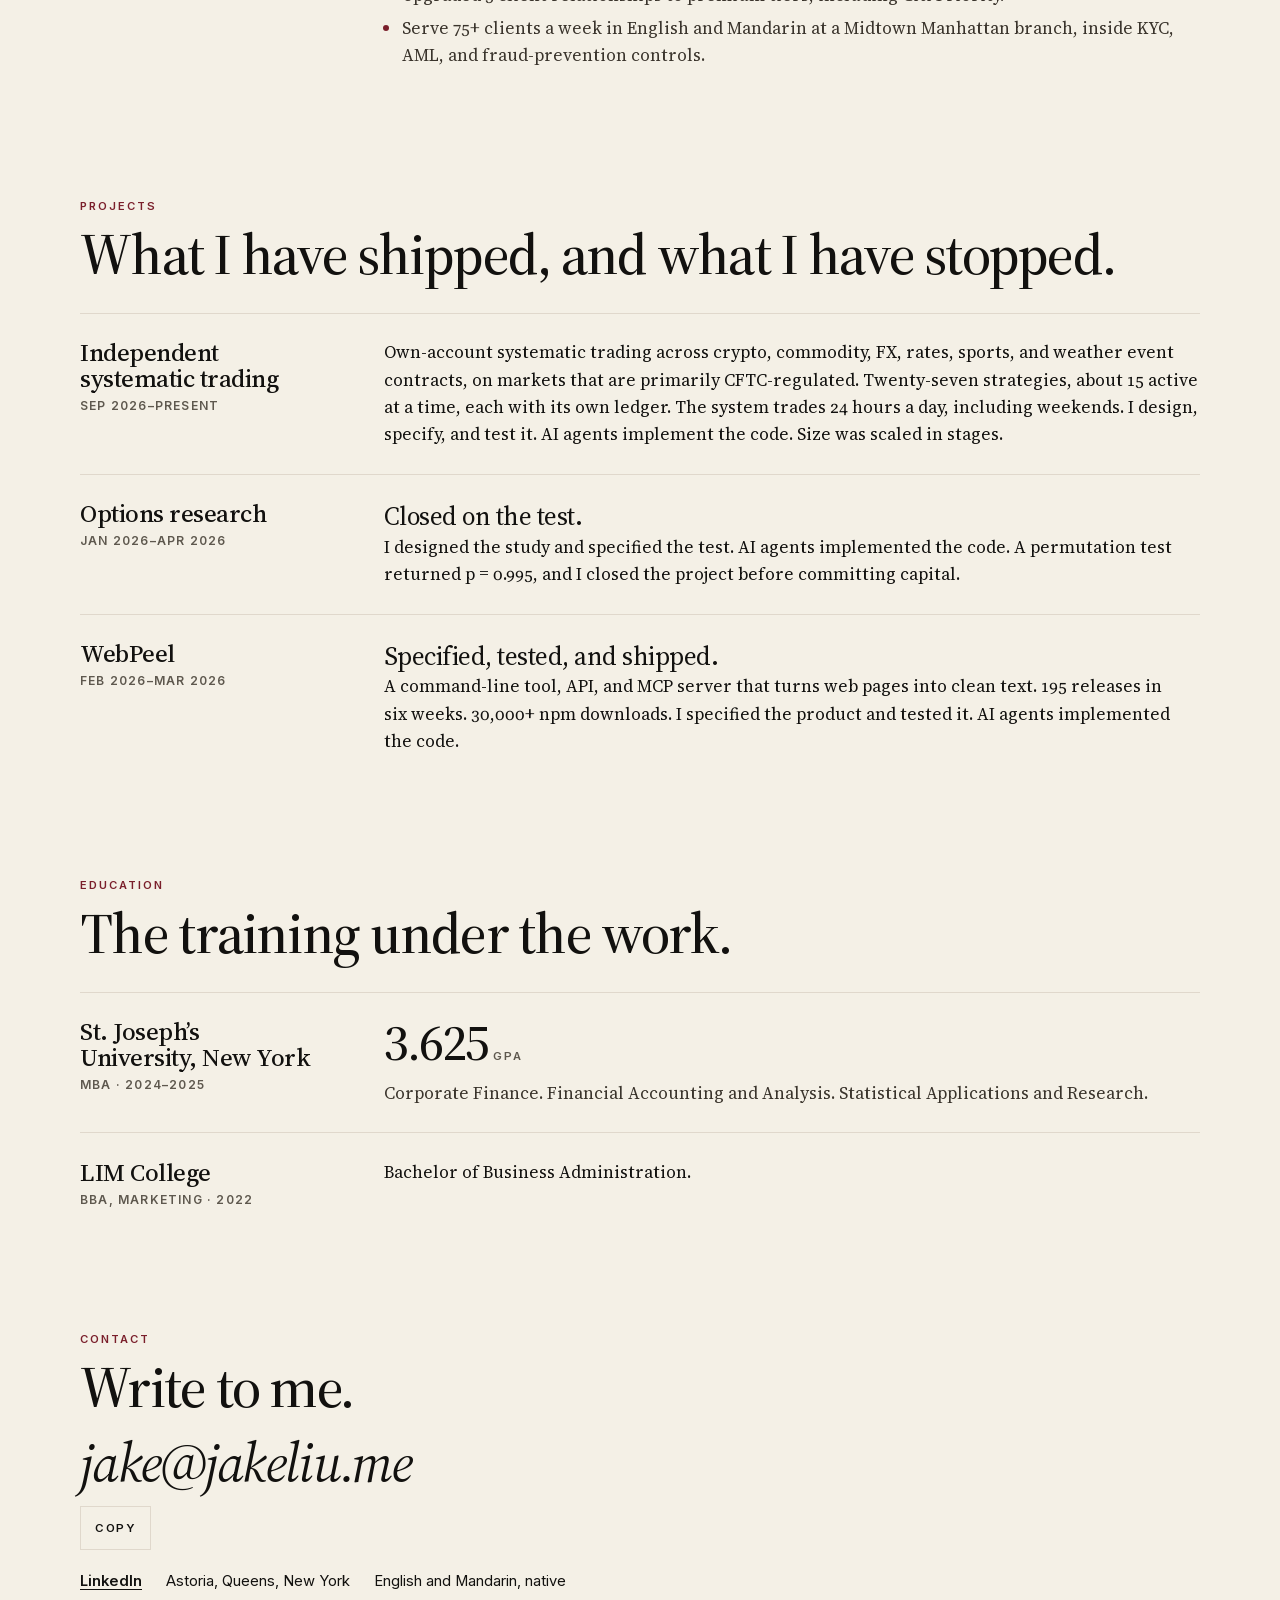
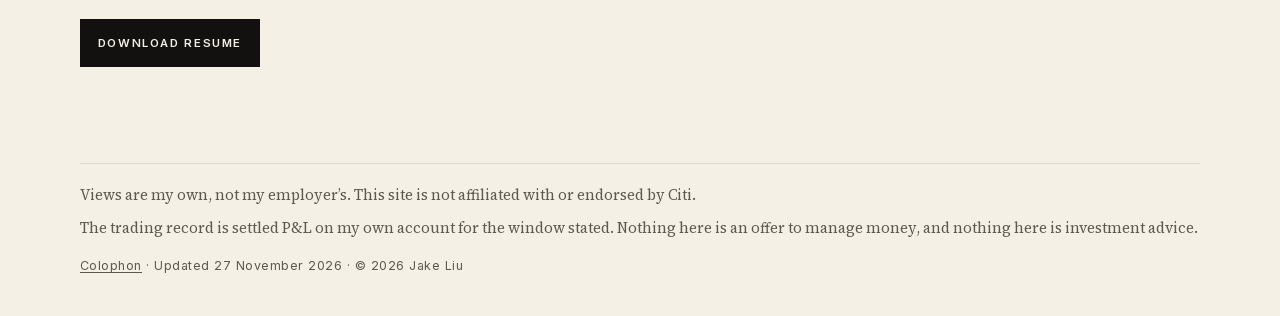
==== commit 40a06e92: "Publish the 64-day settled series on the performance charts. Load the verified daily P&L and label t" ====
--- a/index.html
+++ b/index.html
@@ -102,6 +102,7 @@
         <div class="stat">
           <dt class="stat__k">Max drawdown</dt>
           <dd class="stat__n">$2,462</dd>
+          <dd class="stat__sub">By trade</dd>
         </div>
         <div class="stat">
           <dt class="stat__k">Live strategies</dt>
@@ -140,7 +141,7 @@
             </li>
             <li>
               <strong>Drawdown</strong>
-              <p>$2,462, peak to trough on cumulative settled P&amp;L.</p>
+              <p>$2,462 peak to trough, measured trade by trade. On daily closes the drawdown is $1,447.</p>
             </li>
             <li>
               <strong>Scale</strong>
@@ -176,6 +177,7 @@
       <p class="section__kicker">Path</p>
       <h2 class="section__title">Cumulative net P&amp;L</h2>
       <p class="section__dek">Own-account results from the daily ledger. Drawdown on this chart is measured on daily closes.</p>
+      <p class="chart-note">Window: 25 Sep - 27 Nov 2026 (ends 00:46 ET, 27 Nov). Settled P&amp;L, aggregated across strategies.</p>
       <dl class="strip" data-strip></dl>
       <figure class="chart-card">
         <figcaption>Equity curve. Drawdown is measured on daily closes.</figcaption>
@@ -268,7 +270,7 @@
         </li>
         <li class="reveal">
           <h3>Drawdown</h3>
-          <p>$2,462 from peak to trough on cumulative settled P&amp;L.</p>
+          <p>$2,462 from peak to trough, measured trade by trade. The chart uses daily closes, where the drawdown is $1,447.</p>
         </li>
         <li class="reveal">
           <h3>Ownership</h3>
--- a/assets/site.css
+++ b/assets/site.css
@@ -806,6 +806,14 @@
 @media (min-width: 800px) {
   .strip { grid-template-columns: repeat(4, 1fr); }
 }
+.chart-note {
+  margin-top: 0.85rem;
+  max-width: 40rem;
+  font-family: var(--sans);
+  font-size: 0.84rem;
+  letter-spacing: 0.01em;
+  color: var(--ink-soft);
+}
 .chart-card { position: relative; margin-top: 1.75rem; }
 .chart-card figcaption {
   margin-bottom: 0.7rem;
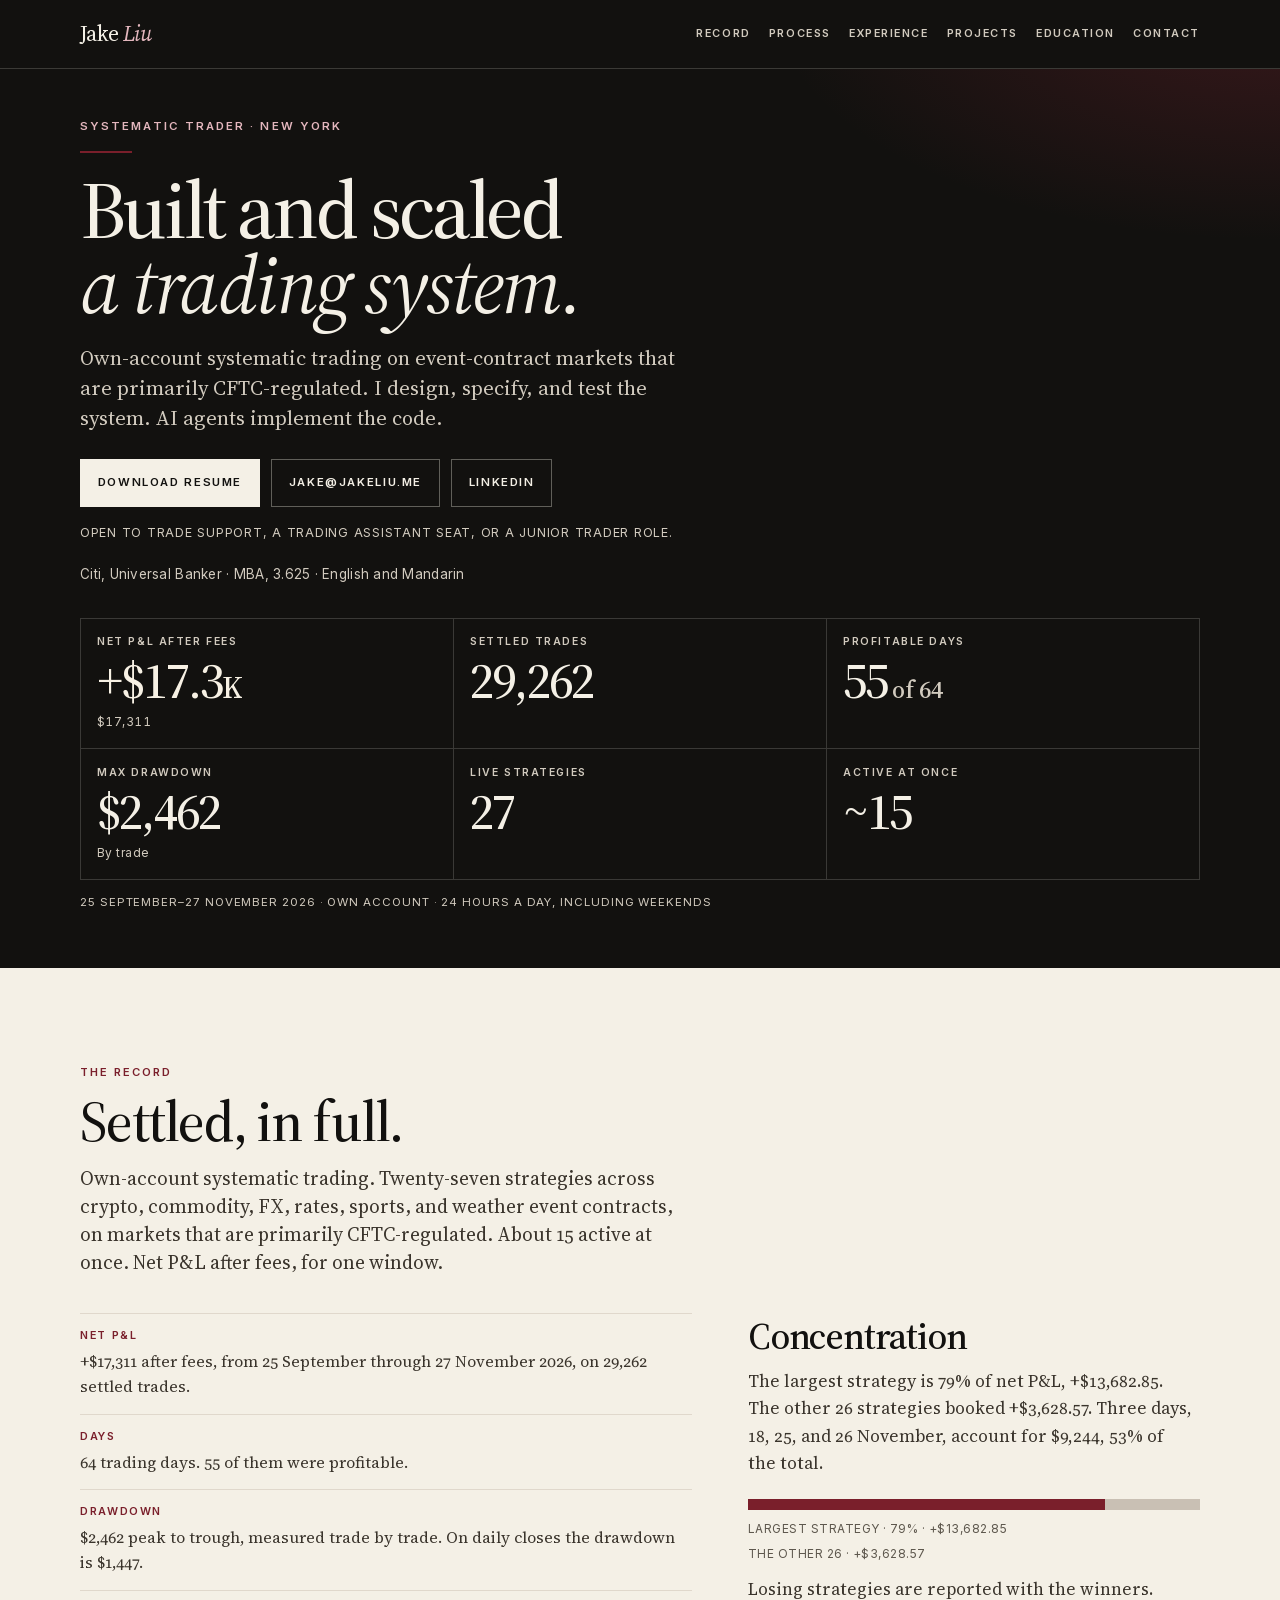
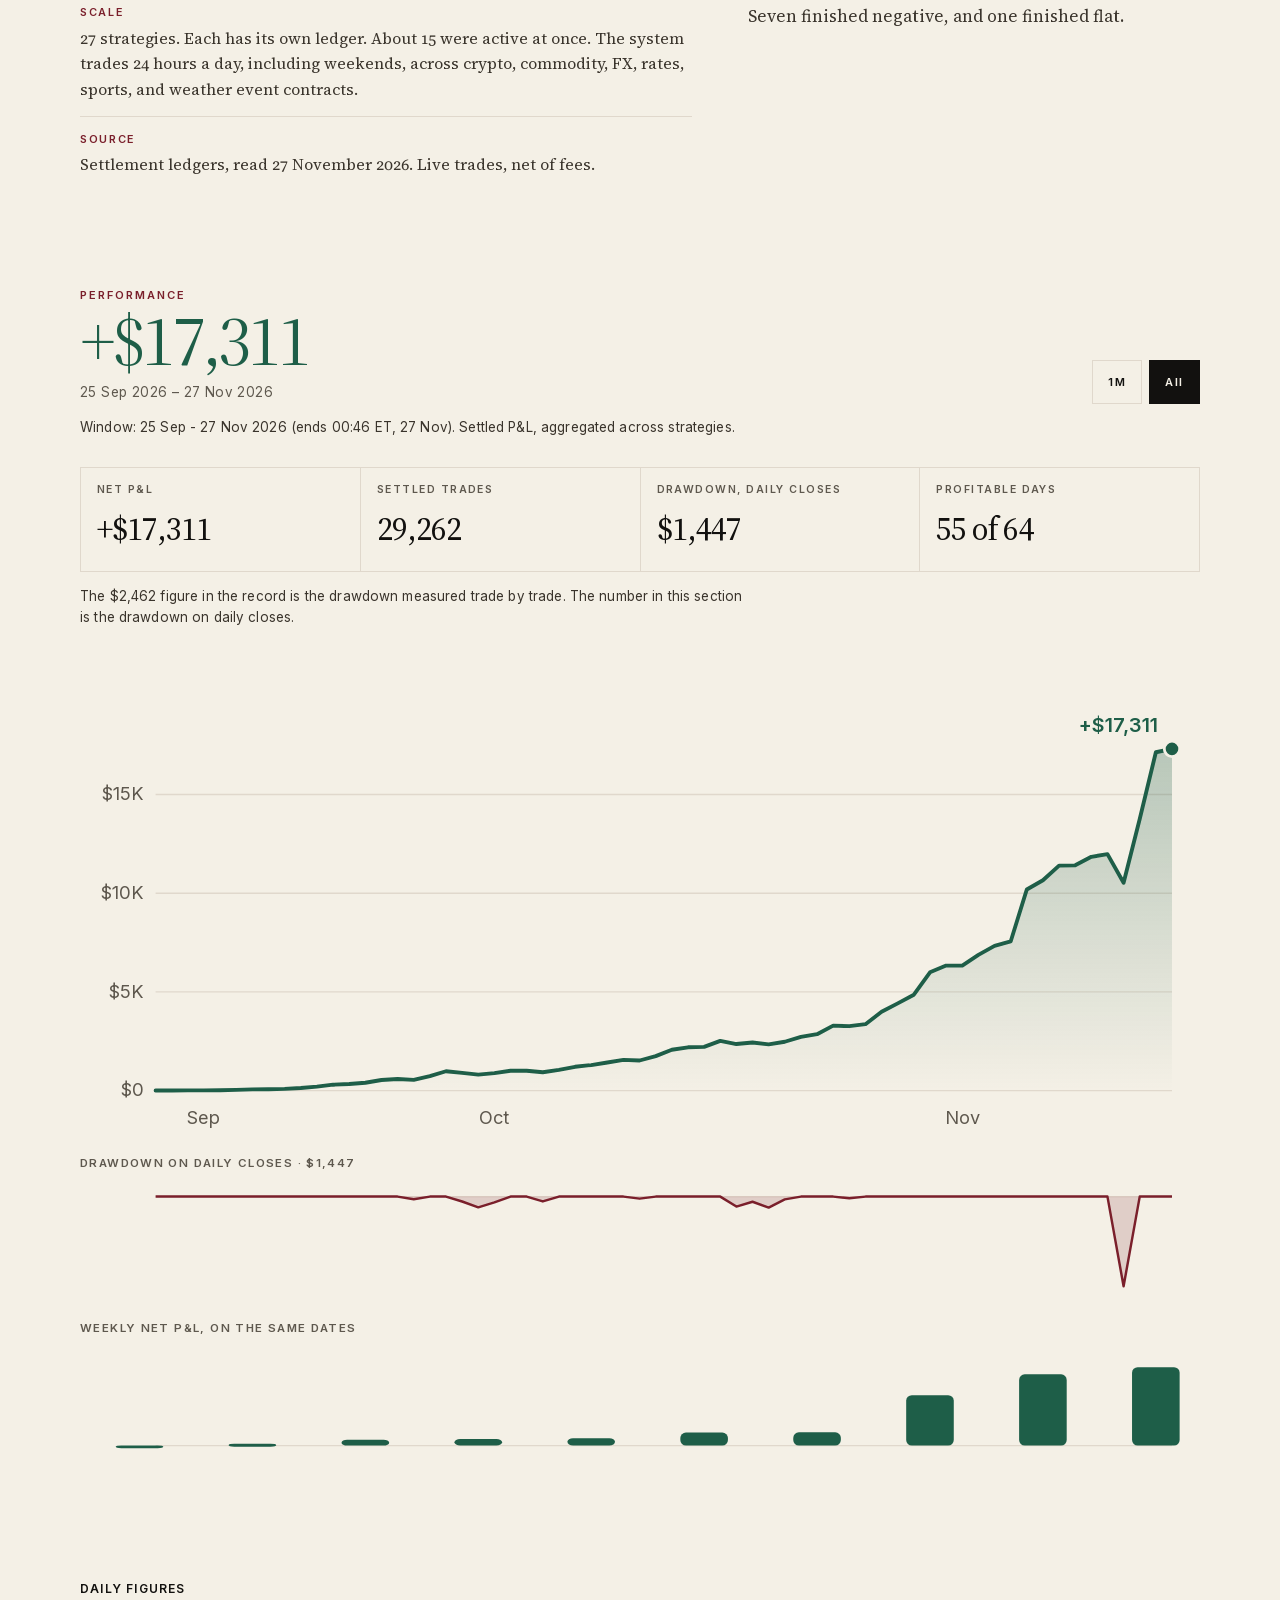
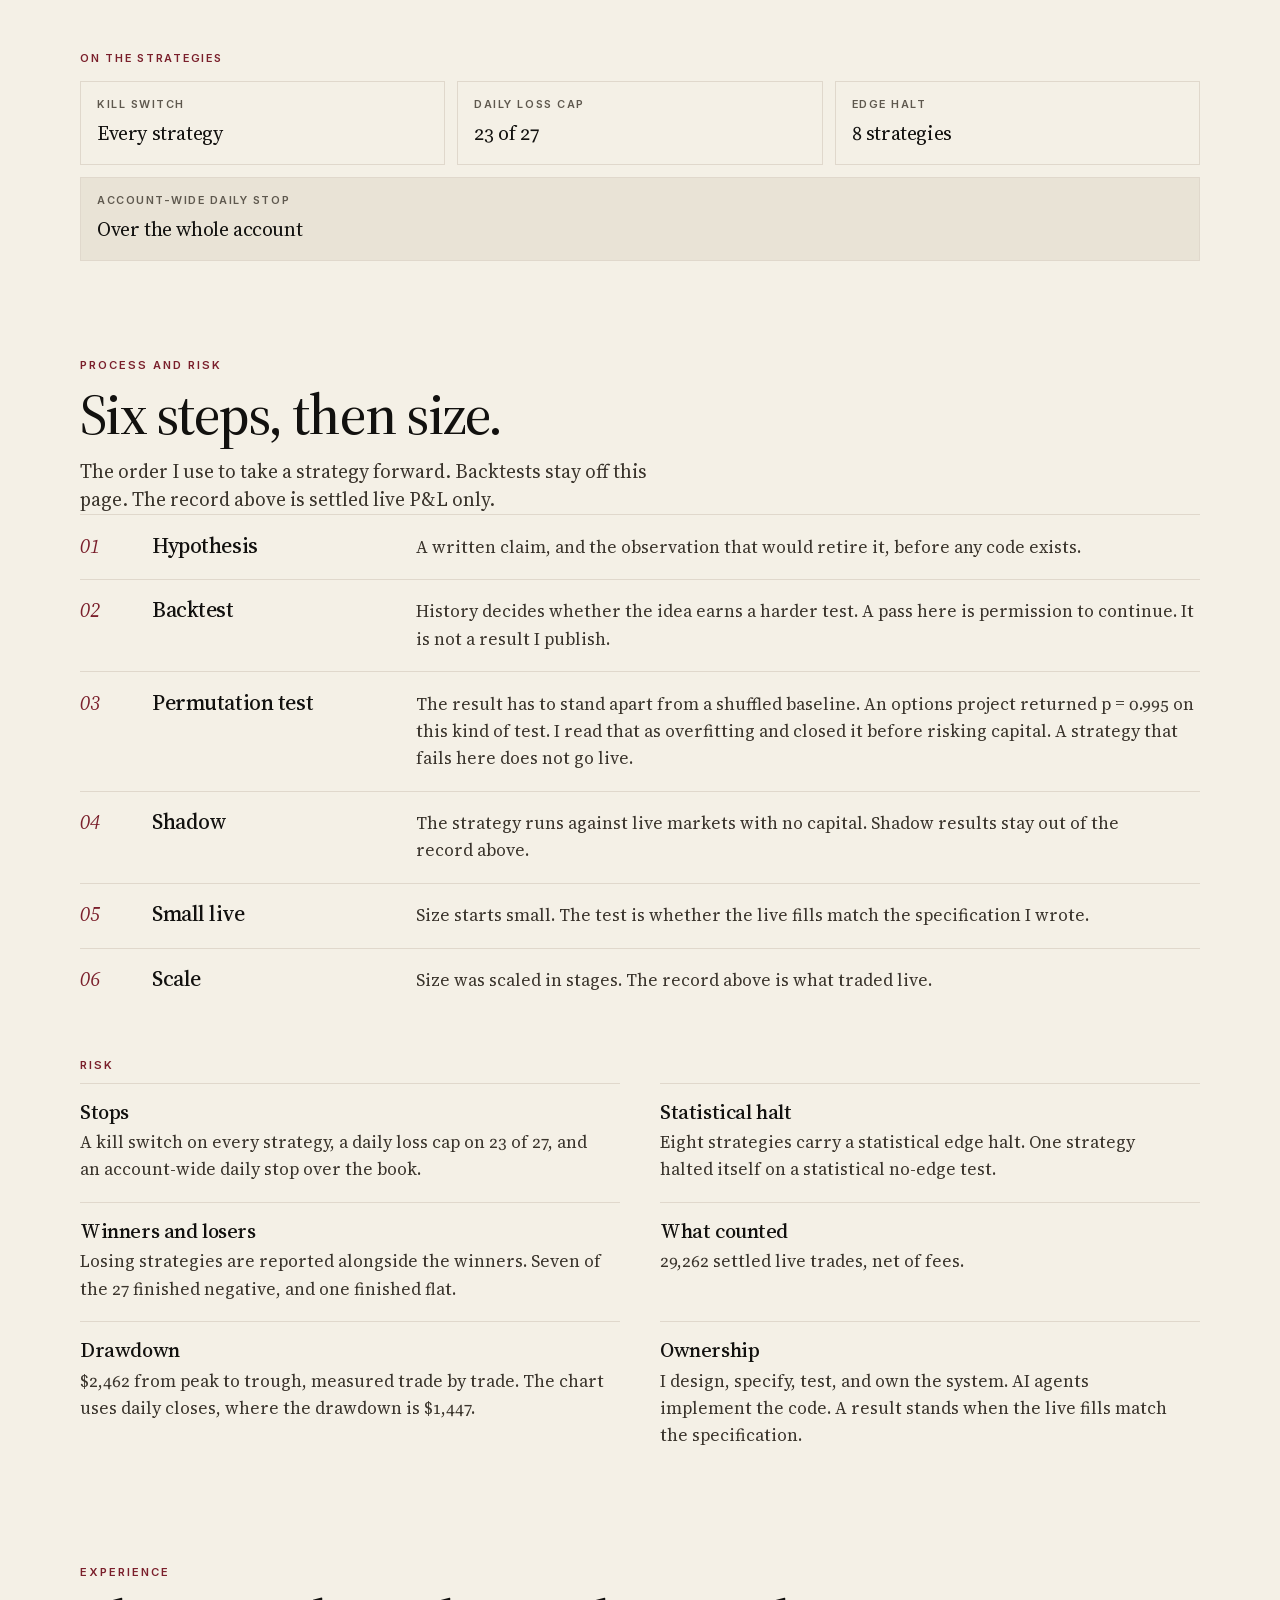
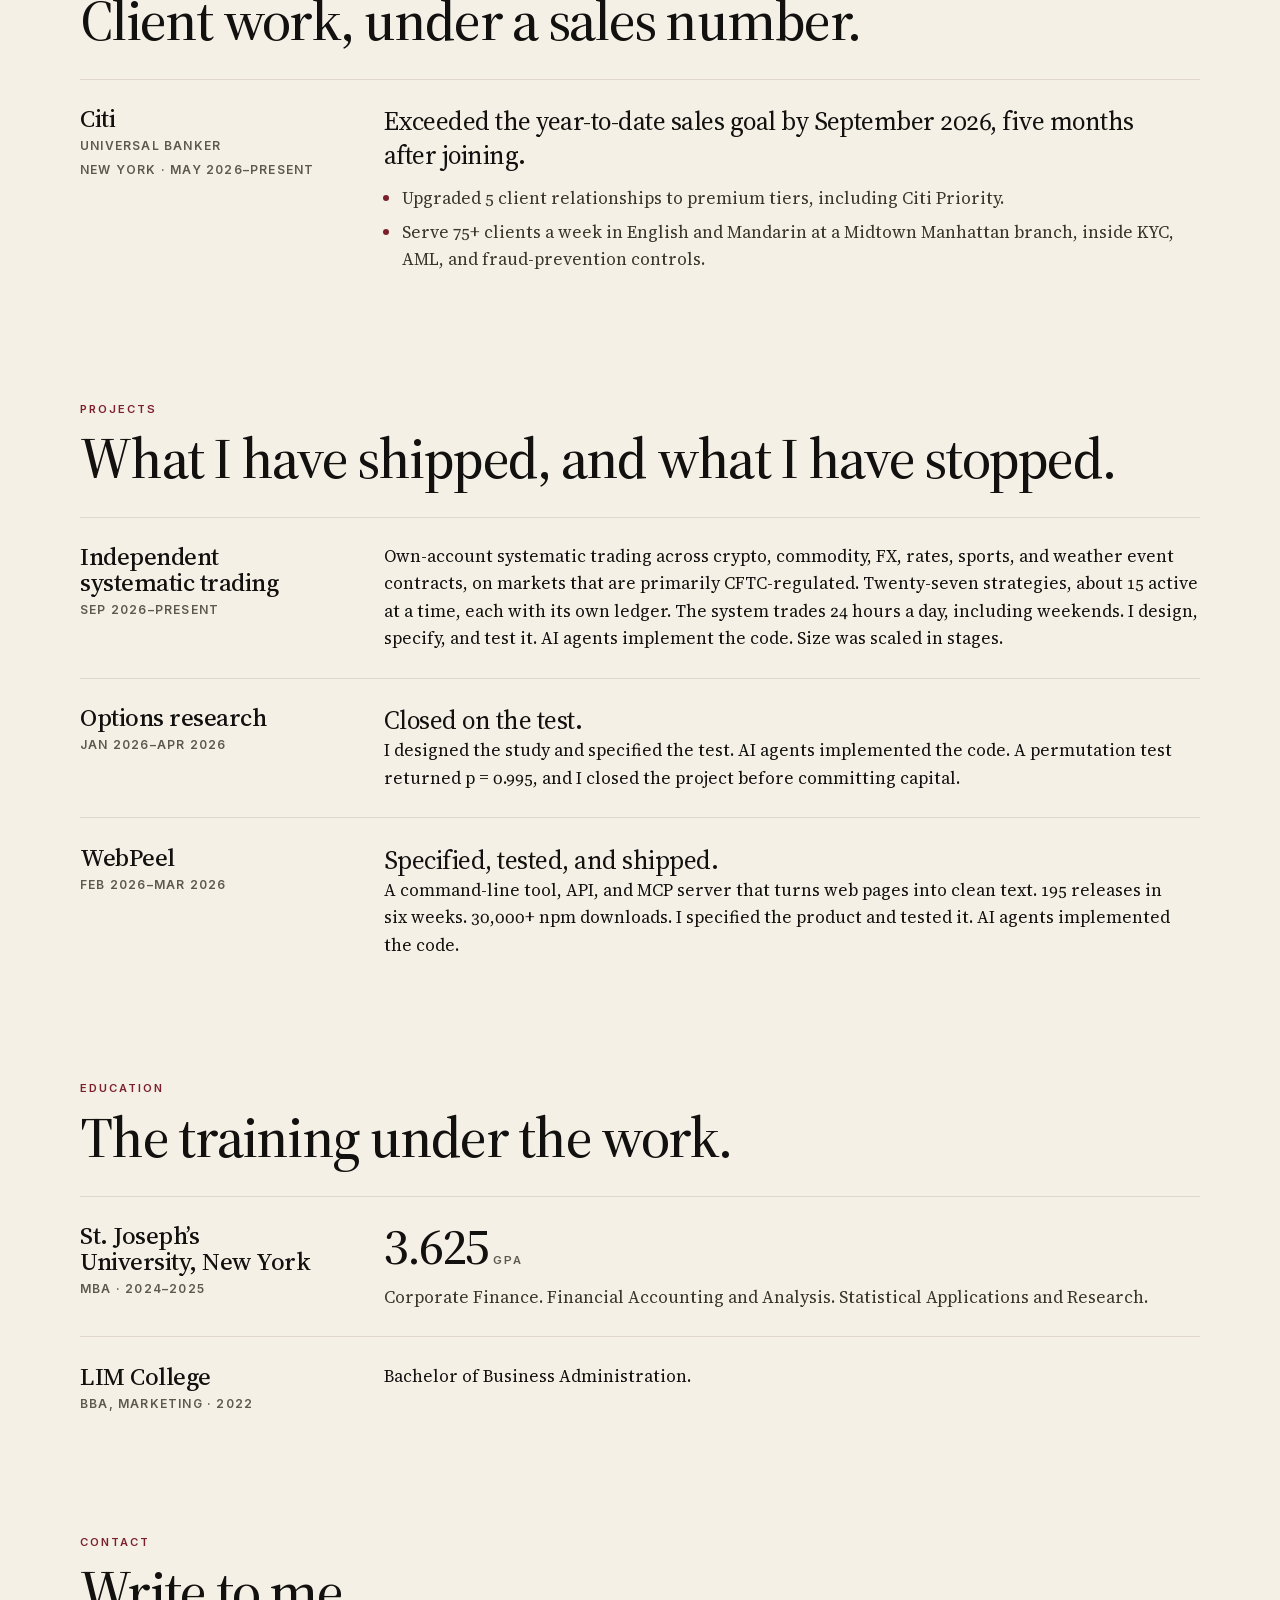
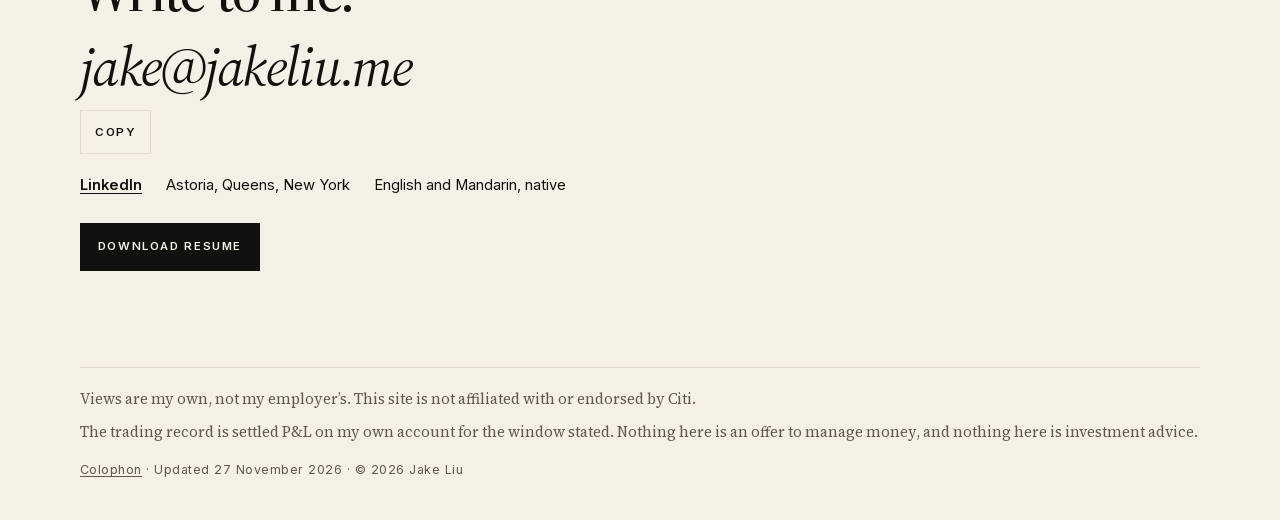
==== commit d0f404e6: "Redraw the performance charts so the path is obvious. One cumulative line, labeled axes, an endpoint" ====
--- a/index.html
+++ b/index.html
@@ -172,22 +172,42 @@
     </div>
   </section>
 
-  <section class="section performance" id="performance" data-trading data-performance hidden>
-    <div class="wrap">
-      <p class="section__kicker">Path</p>
-      <h2 class="section__title">Cumulative net P&amp;L</h2>
-      <p class="section__dek">Own-account results from the daily ledger. Drawdown on this chart is measured on daily closes.</p>
+  <section class="section performance" id="performance" data-trading data-performance hidden aria-labelledby="performance-title">
+    <div class="wrap">
+      <p class="section__kicker">Performance</p>
+      <h2 class="sr-only" id="performance-title">Cumulative net P&amp;L</h2>
+      <div class="perf-head">
+        <div>
+          <p class="perf-value" data-perf-value aria-live="polite"></p>
+          <p class="perf-period" data-perf-period></p>
+        </div>
+        <div class="range" role="group" aria-label="Time range">
+          <button type="button" data-range="1m" aria-pressed="false">1M</button>
+          <button type="button" data-range="all" aria-pressed="true">All</button>
+        </div>
+      </div>
       <p class="chart-note">Window: 25 Sep - 27 Nov 2026 (ends 00:46 ET, 27 Nov). Settled P&amp;L, aggregated across strategies.</p>
       <dl class="strip" data-strip></dl>
-      <figure class="chart-card">
-        <figcaption>Equity curve. Drawdown is measured on daily closes.</figcaption>
-        <div class="chart" data-equity></div>
-      </figure>
-      <figure class="chart-card">
-        <figcaption>Weekly net P&amp;L</figcaption>
-        <div class="chart chart--bars" data-weekly></div>
+      <p class="chart-note">The $2,462 figure in the record is the drawdown measured trade by trade. The number in this section is the drawdown on daily closes.</p>
+      <div class="chart-stack">
+        <figure class="chart-card">
+          <figcaption class="sr-only">Cumulative settled net P&amp;L for the selected range.</figcaption>
+          <div class="chart" data-equity tabindex="0" role="application" aria-label="Cumulative net P&amp;L. Arrow keys move the crosshair."></div>
+        </figure>
+        <figure class="chart-card chart-card--under">
+          <figcaption data-under-label>Drawdown on daily closes</figcaption>
+          <div class="chart chart--under" data-under></div>
+        </figure>
+        <figure class="chart-card chart-card--bars">
+          <figcaption>Weekly net P&amp;L, on the same dates</figcaption>
+          <div class="chart chart--bars" data-weekly></div>
+        </figure>
         <p class="tip" data-tip role="tooltip" hidden></p>
-      </figure>
+      </div>
+      <details class="data-fallback">
+        <summary>Daily figures</summary>
+        <div class="table-scroll" tabindex="0" data-table></div>
+      </details>
       <div class="diagram" aria-label="Risk controls">
         <p class="diagram__label">On the strategies</p>
         <ol class="diagram__row">
--- a/assets/site.css
+++ b/assets/site.css
@@ -806,58 +806,119 @@
 @media (min-width: 800px) {
   .strip { grid-template-columns: repeat(4, 1fr); }
 }
+.perf-head {
+  display: flex;
+  justify-content: space-between;
+  align-items: flex-end;
+  gap: 1rem 1.5rem;
+}
+.perf-value {
+  margin-top: 0.2rem;
+  font-size: clamp(2.5rem, 6vw, 4.4rem);
+  line-height: 0.95;
+  letter-spacing: -0.04em;
+  font-variant-numeric: lining-nums tabular-nums;
+  color: #1E5E48;
+}
+.perf-value.is-down { color: var(--oxblood); }
+.perf-period {
+  margin-top: 0.45rem;
+  font-family: var(--sans);
+  font-size: 0.84rem;
+  letter-spacing: 0.03em;
+  color: var(--muted);
+}
+.range { display: flex; gap: 0.4rem; }
+.range button {
+  min-width: 44px;
+  min-height: 44px;
+  padding: 0 0.95rem;
+  border: 1px solid var(--line);
+  background: transparent;
+  font-family: var(--sans);
+  font-size: 0.72rem;
+  font-weight: 600;
+  letter-spacing: 0.14em;
+  cursor: pointer;
+}
+.range button[aria-pressed="true"] {
+  background: var(--ink);
+  color: var(--cream);
+  border-color: var(--ink);
+}
 .chart-note {
   margin-top: 0.85rem;
-  max-width: 40rem;
+  max-width: 42rem;
   font-family: var(--sans);
   font-size: 0.84rem;
   letter-spacing: 0.01em;
   color: var(--ink-soft);
 }
-.chart-card { position: relative; margin-top: 1.75rem; }
+.chart-stack { position: relative; margin-top: 0.5rem; }
+.chart-card { margin-top: 0.35rem; }
 .chart-card figcaption {
-  margin-bottom: 0.7rem;
-  font-family: var(--sans);
-  font-size: 0.78rem;
-  letter-spacing: 0.04em;
+  margin: 0.85rem 0 0.25rem;
+  font-family: var(--sans);
+  font-size: 0.72rem;
+  font-weight: 600;
+  letter-spacing: 0.12em;
+  text-transform: uppercase;
   color: var(--muted);
 }
-.chart {
-  width: 100%;
-  min-height: 16rem;
-  border-top: 1px solid var(--line);
-}
+.chart { width: 100%; touch-action: pan-y; }
+.chart:focus-visible { outline: 2px solid var(--oxblood); outline-offset: 3px; }
 .chart svg { display: block; width: 100%; height: auto; }
-.chart--bars { min-height: 0; padding-top: 0.75rem; }
-.bars {
-  display: flex;
-  align-items: flex-end;
-  gap: 0.4rem;
-  height: 12rem;
-}
-.bar {
-  flex: 1 1 0;
-  min-width: 0;
-  min-height: 2px;
-  padding: 0;
-  border: 0;
-  background: var(--ink);
-  cursor: pointer;
-}
-.bar.is-down { background: var(--oxblood); }
-.bar:hover, .bar:focus-visible { outline: 2px solid var(--oxblood); outline-offset: 2px; }
+.chart--under { margin-top: 0.15rem; }
+@media (prefers-reduced-motion: no-preference) {
+  .chart-area { opacity: 0; }
+  .is-drawn .chart-area { opacity: 1; transition: opacity 0.8s ease 0.2s; }
+  .chart-line { transition: stroke-dashoffset 1.15s cubic-bezier(0.16, 1, 0.3, 1); }
+}
 .tip {
   position: absolute;
-  z-index: 2;
-  max-width: 16rem;
+  z-index: 3;
+  max-width: 14rem;
   padding: 0.55rem 0.7rem;
   background: var(--ink);
   color: var(--cream);
   font-family: var(--sans);
   font-size: 0.78rem;
-  letter-spacing: 0.02em;
+  line-height: 1.45;
+  letter-spacing: 0.01em;
+  white-space: pre-line;
   font-variant-numeric: lining-nums tabular-nums;
   pointer-events: none;
+}
+.data-fallback { margin-top: 1.1rem; }
+.data-fallback summary {
+  display: flex;
+  align-items: center;
+  min-height: 44px;
+  cursor: pointer;
+  font-family: var(--sans);
+  font-size: 0.75rem;
+  font-weight: 600;
+  letter-spacing: 0.1em;
+  text-transform: uppercase;
+}
+.table-scroll { overflow-x: auto; }
+.perf-table { width: 100%; border-collapse: collapse; font-size: 0.92rem; font-variant-numeric: lining-nums tabular-nums; }
+.perf-table caption { text-align: left; padding: 0.4rem 0 0.7rem; color: var(--ink-soft); }
+.perf-table th, .perf-table td { padding: 0.4rem 0.55rem; border-bottom: 1px solid var(--line); text-align: right; }
+.perf-table th:first-child, .perf-table td:first-child, .perf-table th[scope="row"] { text-align: left; font-weight: 500; }
+.perf-table thead th {
+  font-family: var(--sans);
+  font-size: 0.68rem;
+  letter-spacing: 0.12em;
+  text-transform: uppercase;
+  color: var(--muted);
+  font-weight: 600;
+}
+.perf-table .is-down { color: var(--oxblood); }
+.perf-table .is-up { color: #1E5E48; }
+@media (max-width: 640px) {
+  .perf-head { flex-direction: column; align-items: flex-start; }
+  .strip { grid-template-columns: 1fr 1fr; }
 }
 .diagram { margin-top: 2.5rem; }
 .diagram__label {
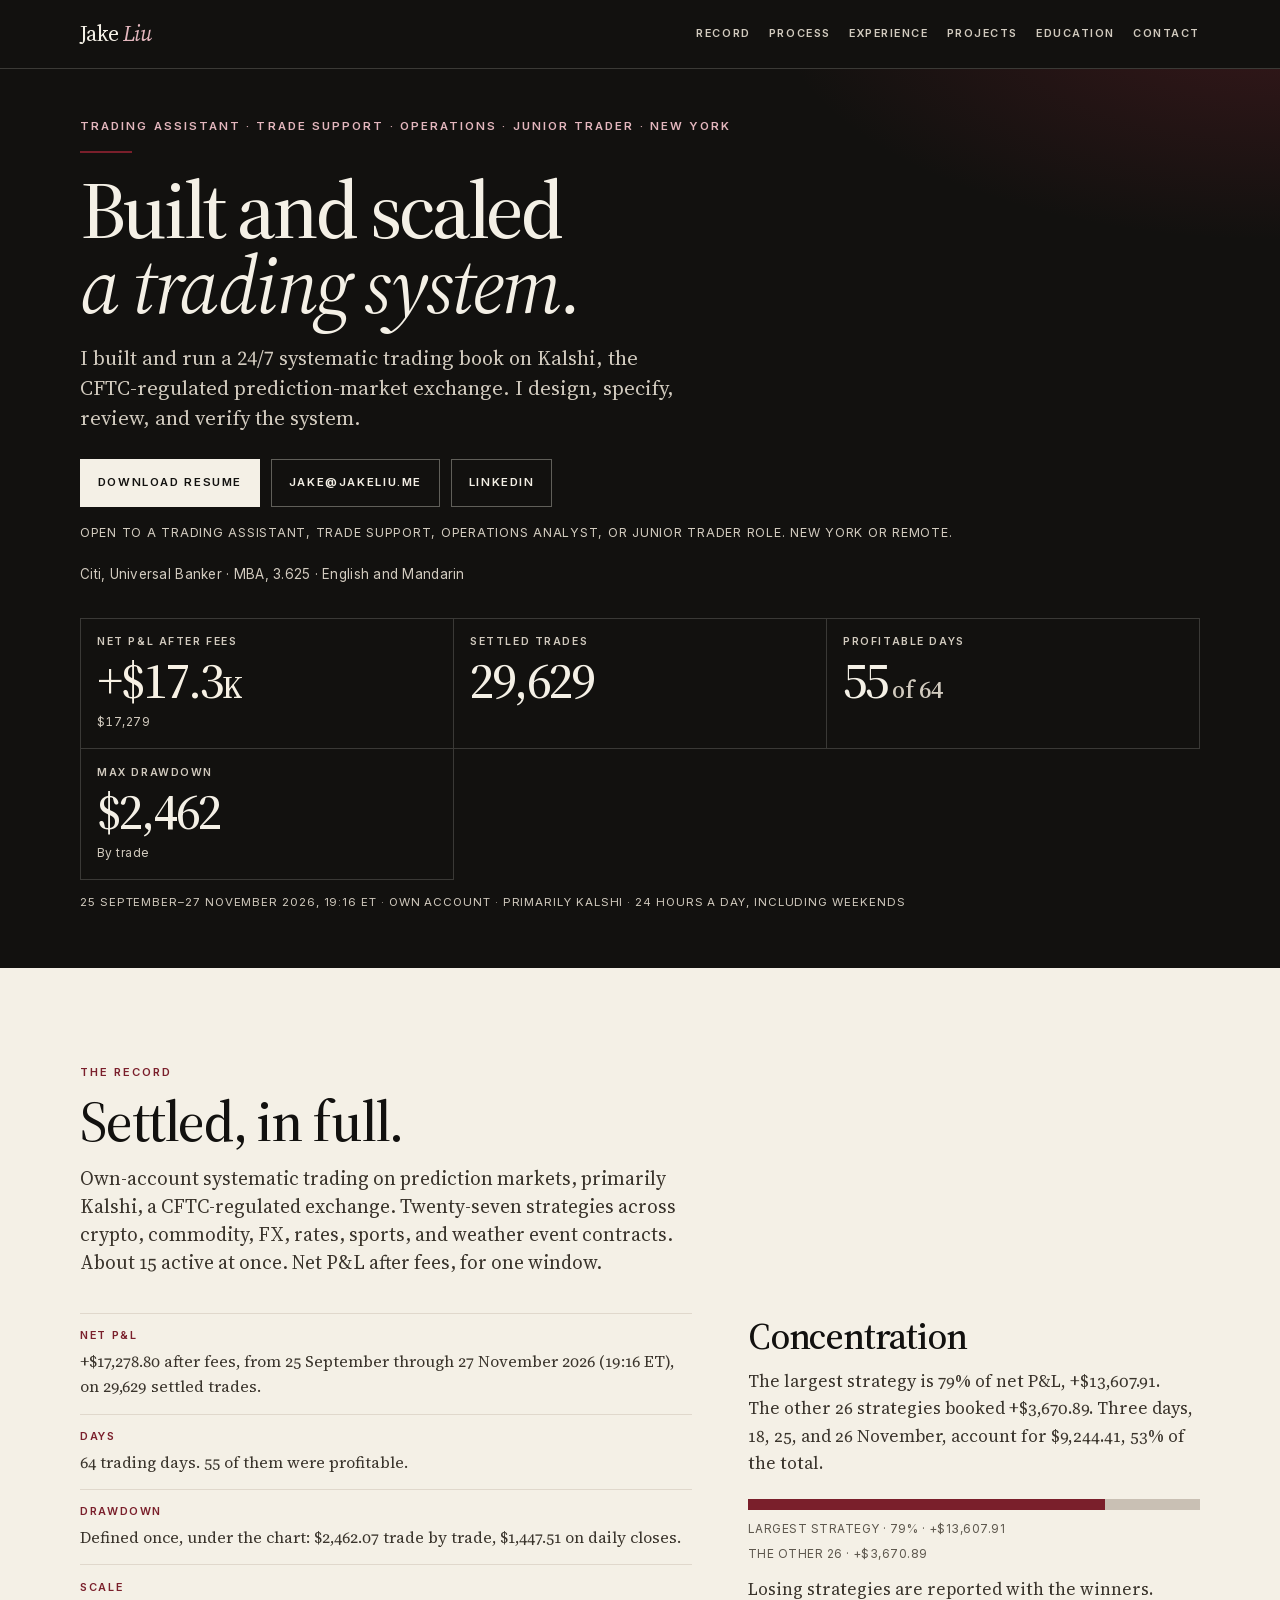
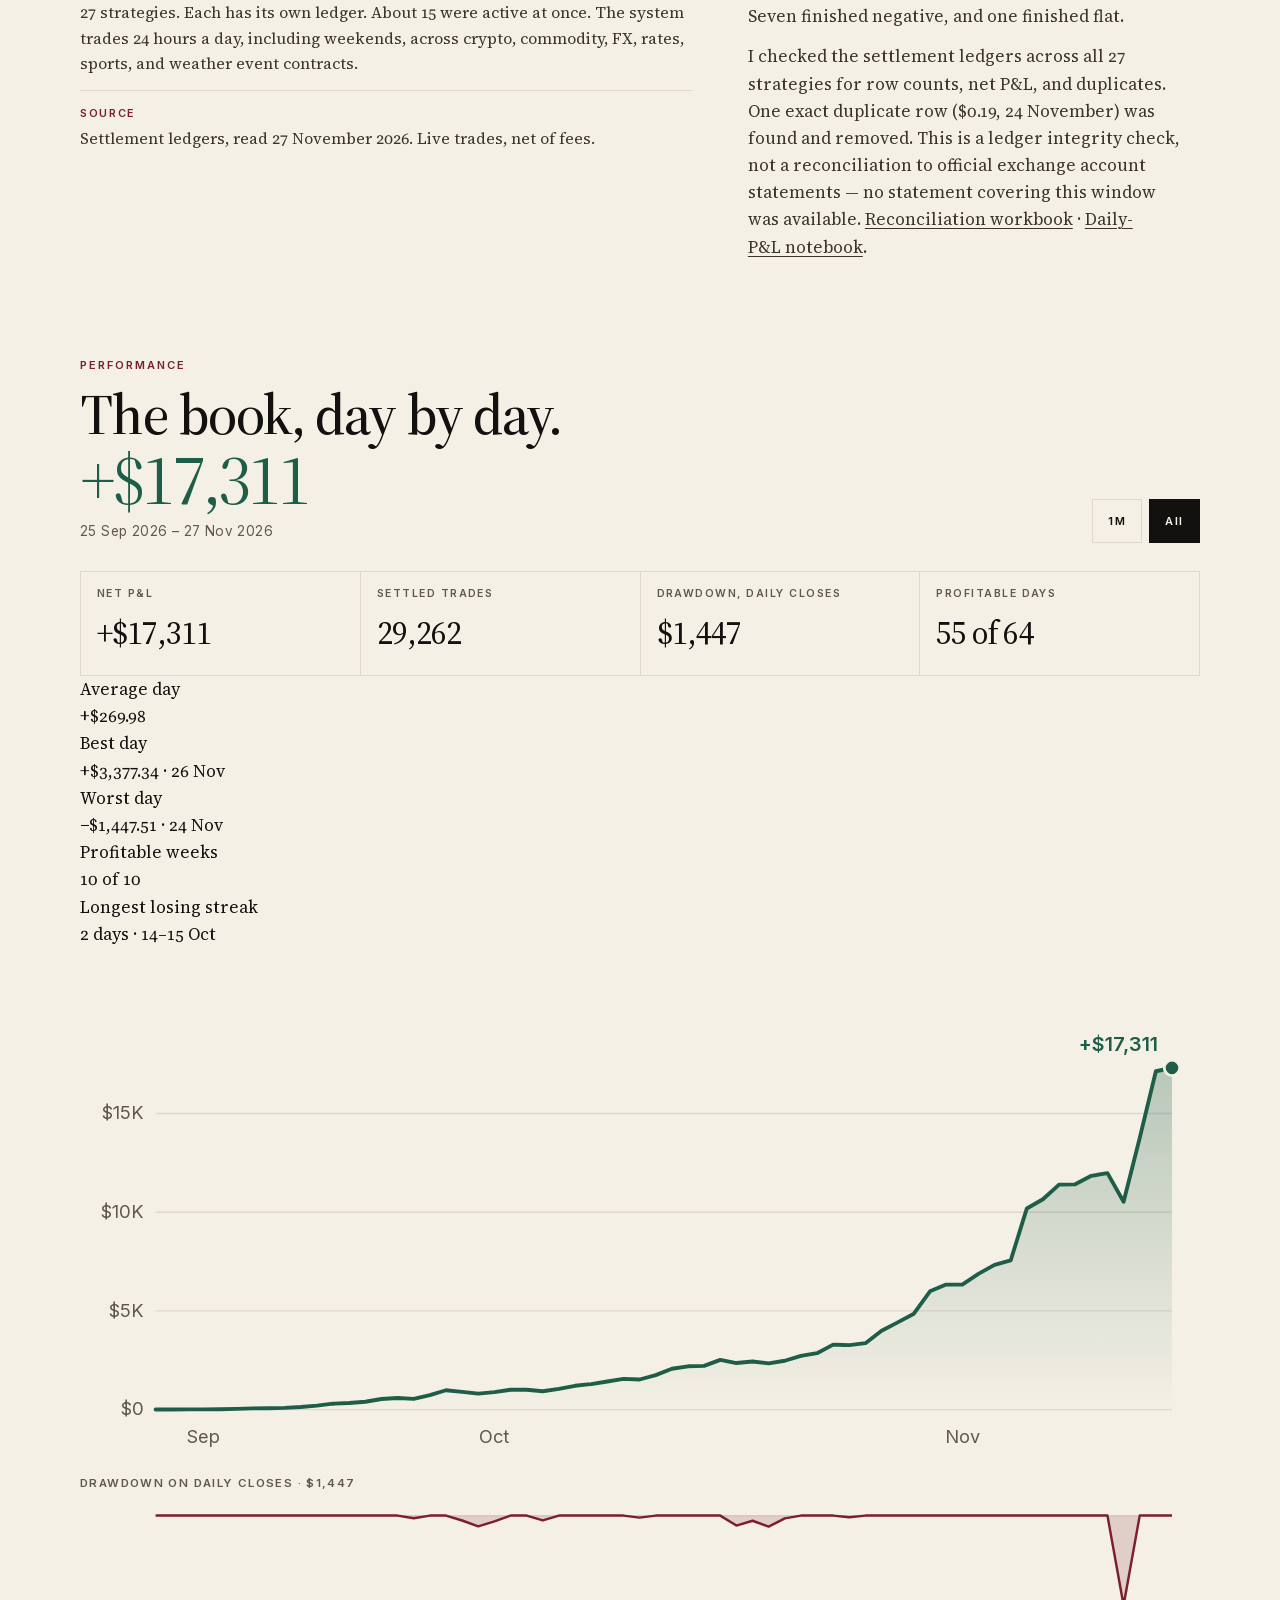
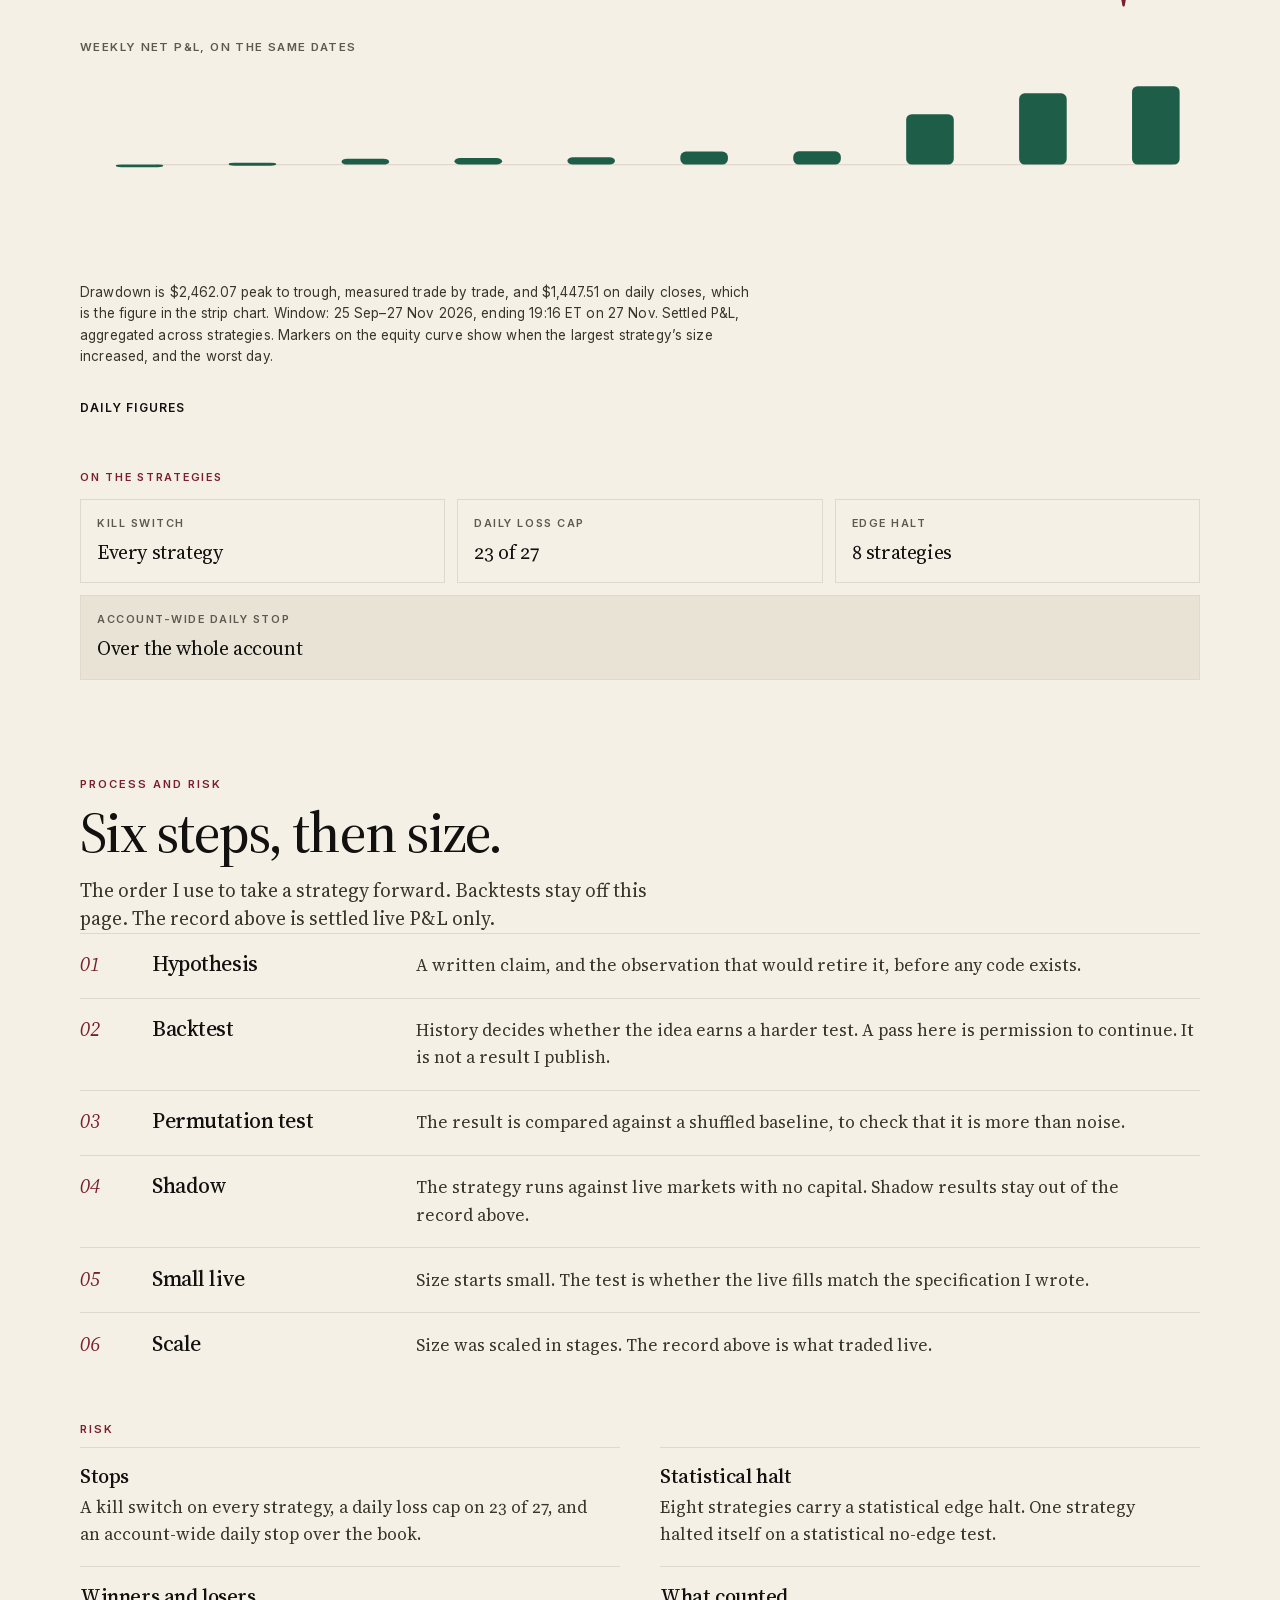
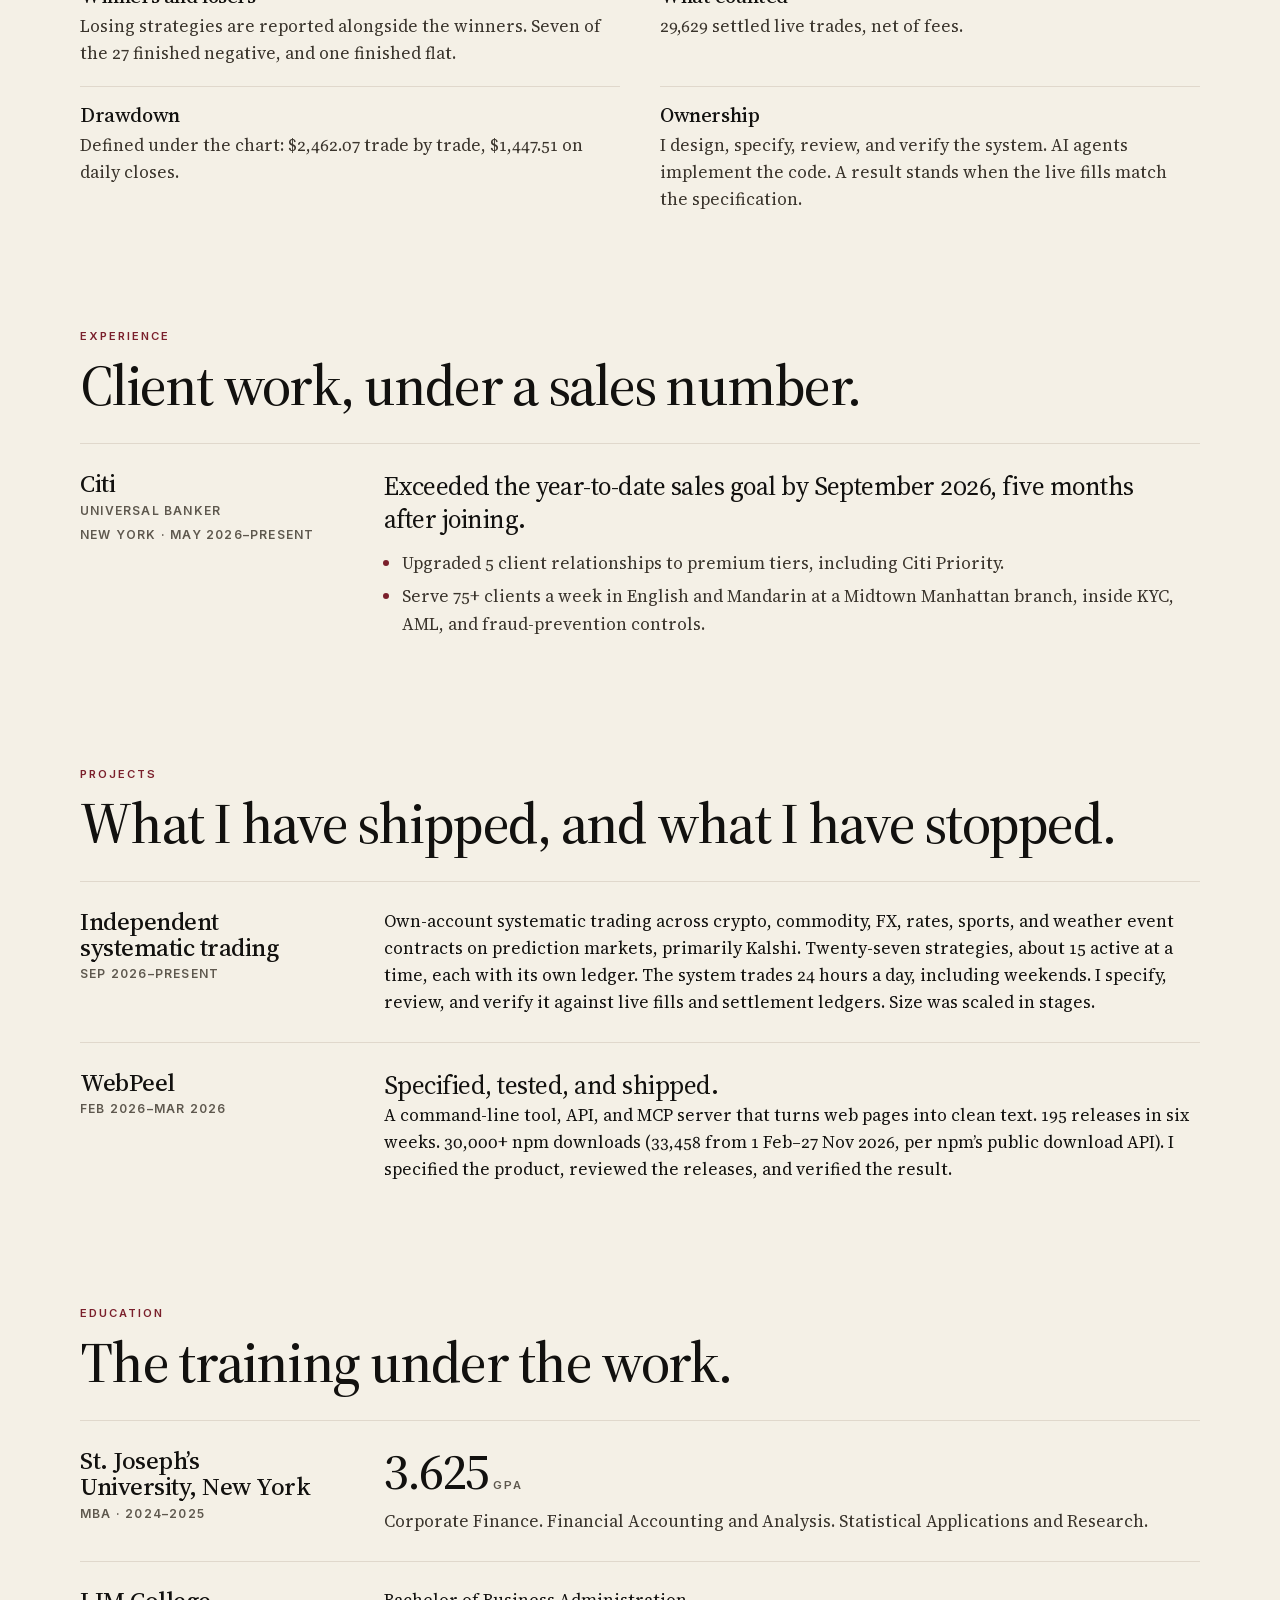
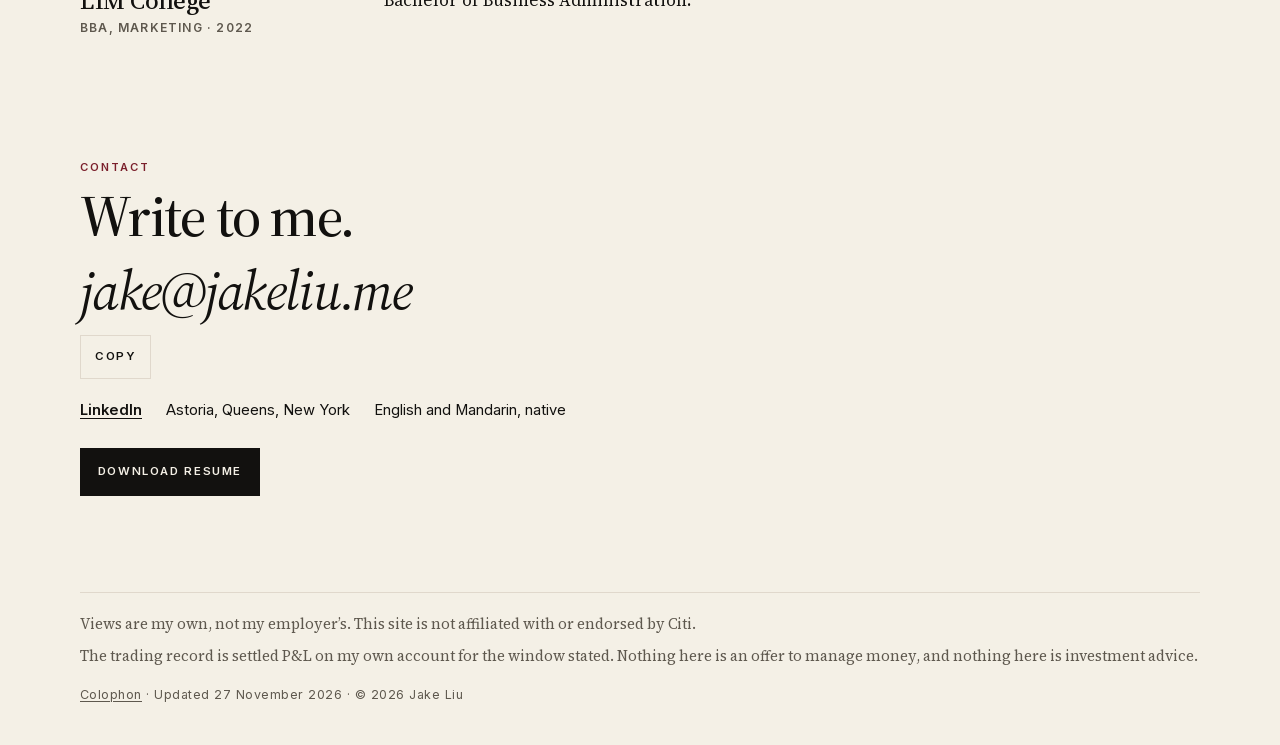
==== commit e90316a1: "Site fixes: hero, stats, reconciliation, chart markers, new resume" ====
--- a/index.html
+++ b/index.html
@@ -64,7 +64,7 @@
 <main id="main" tabindex="-1">
   <section class="hero">
     <div class="wrap">
-      <p class="kicker" data-trading>Systematic trader · New York</p>
+      <p class="kicker" data-trading>Trading assistant · Trade support · Operations · Junior trader · New York</p>
       <p class="kicker" data-public-only>Universal banker · New York</p>
       <span class="rule" aria-hidden="true"></span>
       <h1 class="hero__title" data-trading>
@@ -75,25 +75,25 @@
         <span>A banker who</span>
         <span class="hero__italic">checks the number.</span>
       </h1>
-      <p class="hero__pitch" data-trading>Own-account systematic trading on event-contract markets that are primarily CFTC-regulated. I design, specify, and test the system. AI agents implement the code.</p>
-      <p class="hero__pitch" data-public-only>Universal Banker at Citi and MBA. I specify the work, AI agents implement the code, and I check the result.</p>
+      <p class="hero__pitch" data-trading>I built and run a 24/7 systematic trading book on Kalshi, the CFTC-regulated prediction-market exchange. I design, specify, review, and verify the system.</p>
+      <p class="hero__pitch" data-public-only>Universal Banker at Citi and MBA. I specify the work, review the result, and verify the numbers.</p>
       <div class="cta">
         <a class="btn btn--solid" href="/Jake-Liu-Resume.pdf" download="Jake-Liu-Resume.pdf">Download resume</a>
         <a class="btn btn--ghost" href="mailto:jake@jakeliu.me">jake@jakeliu.me</a>
         <a class="btn btn--ghost" href="https://www.linkedin.com/in/jakeliu-me" rel="me">LinkedIn</a>
       </div>
-      <p class="hero__seek" data-trading>Open to trade support, a trading assistant seat, or a junior trader role.</p>
+      <p class="hero__seek" data-trading>Open to a trading assistant, trade support, operations analyst, or junior trader role. New York or remote.</p>
       <p class="facts">Citi, Universal Banker · MBA, 3.625 · English and Mandarin</p>
 
       <dl class="stats" data-trading>
         <div class="stat stat--lead">
           <dt class="stat__k">Net P&amp;L after fees</dt>
           <dd class="stat__n">+$17.3<span class="stat__unit">K</span></dd>
-          <dd class="stat__sub">$17,311</dd>
+          <dd class="stat__sub">$17,279</dd>
         </div>
         <div class="stat">
           <dt class="stat__k">Settled trades</dt>
-          <dd class="stat__n">29,262</dd>
+          <dd class="stat__n">29,629</dd>
         </div>
         <div class="stat">
           <dt class="stat__k">Profitable days</dt>
@@ -104,16 +104,8 @@
           <dd class="stat__n">$2,462</dd>
           <dd class="stat__sub">By trade</dd>
         </div>
-        <div class="stat">
-          <dt class="stat__k">Live strategies</dt>
-          <dd class="stat__n">27</dd>
-        </div>
-        <div class="stat">
-          <dt class="stat__k">Active at once</dt>
-          <dd class="stat__n">~15</dd>
-        </div>
       </dl>
-      <p class="asof" data-trading>25 September–27 November 2026 · Own account · 24 hours a day, including weekends</p>
+      <p class="asof" data-trading>25 September–27 November 2026, 19:16 ET · Own account · Primarily Kalshi · 24 hours a day, including weekends</p>
 
       <div class="proofs" data-public-only>
         <p class="proof"><span class="proof__n">30,000+</span><span class="proof__k">npm downloads</span></p>
@@ -127,13 +119,13 @@
     <div class="wrap">
       <p class="section__kicker reveal">The record</p>
       <h2 class="section__title reveal" id="record-title">Settled, in full.</h2>
-      <p class="section__dek reveal">Own-account systematic trading. Twenty-seven strategies across crypto, commodity, FX, rates, sports, and weather event contracts, on markets that are primarily CFTC-regulated. About 15 active at once. Net P&amp;L after fees, for one window.</p>
+      <p class="section__dek reveal">Own-account systematic trading on prediction markets, primarily Kalshi, a CFTC-regulated exchange. Twenty-seven strategies across crypto, commodity, FX, rates, sports, and weather event contracts. About 15 active at once. Net P&amp;L after fees, for one window.</p>
       <div class="spread">
         <div class="reveal">
           <ol class="measure">
             <li>
               <strong>Net P&amp;L</strong>
-              <p>+$17,311 after fees, from 25 September through 27 November 2026, on 29,262 settled trades.</p>
+              <p>+$17,278.80 after fees, from 25 September through 27 November 2026 (19:16 ET), on 29,629 settled trades.</p>
             </li>
             <li>
               <strong>Days</strong>
@@ -141,7 +133,7 @@
             </li>
             <li>
               <strong>Drawdown</strong>
-              <p>$2,462 peak to trough, measured trade by trade. On daily closes the drawdown is $1,447.</p>
+              <p>Defined once, under the chart: $2,462.07 trade by trade, $1,447.51 on daily closes.</p>
             </li>
             <li>
               <strong>Scale</strong>
@@ -155,18 +147,19 @@
         </div>
         <aside class="concentration reveal">
           <h3>Concentration</h3>
-          <p>The largest strategy is 79% of net P&amp;L, +$13,682.85. The other 26 strategies booked +$3,628.57. Three days, 18, 25, and 26 November, account for $9,244, 53% of the total.</p>
+          <p>The largest strategy is 79% of net P&amp;L, +$13,607.91. The other 26 strategies booked +$3,670.89. Three days, 18, 25, and 26 November, account for $9,244.41, 53% of the total.</p>
           <figure class="split">
             <div class="split__bar" role="img" aria-label="Share of net P and L. The largest strategy is 79 percent. The other strategies are the remaining 21 percent.">
               <span class="split__main"></span>
               <span class="split__rest"></span>
             </div>
             <figcaption>
-              <span>Largest strategy · 79% · +$13,682.85</span>
-              <span>The other 26 · +$3,628.57</span>
+              <span>Largest strategy · 79% · +$13,607.91</span>
+              <span>The other 26 · +$3,670.89</span>
             </figcaption>
           </figure>
           <p>Losing strategies are reported with the winners. Seven finished negative, and one finished flat.</p>
+          <p>I checked the settlement ledgers across all 27 strategies for row counts, net P&amp;L, and duplicates. One exact duplicate row ($0.19, 24 November) was found and removed. This is a ledger integrity check, not a reconciliation to official exchange account statements — no statement covering this window was available. <a href="/data/Jake-Liu-Reconciliation.xlsx">Reconciliation workbook</a> · <a href="/data/performance-analysis.ipynb">Daily-P&amp;L notebook</a>.</p>
         </aside>
       </div>
     </div>
@@ -175,7 +168,7 @@
   <section class="section performance" id="performance" data-trading data-performance hidden aria-labelledby="performance-title">
     <div class="wrap">
       <p class="section__kicker">Performance</p>
-      <h2 class="sr-only" id="performance-title">Cumulative net P&amp;L</h2>
+      <h2 class="section__title" id="performance-title">The book, day by day.</h2>
       <div class="perf-head">
         <div>
           <p class="perf-value" data-perf-value aria-live="polite"></p>
@@ -186,9 +179,14 @@
           <button type="button" data-range="all" aria-pressed="true">All</button>
         </div>
       </div>
-      <p class="chart-note">Window: 25 Sep - 27 Nov 2026 (ends 00:46 ET, 27 Nov). Settled P&amp;L, aggregated across strategies.</p>
       <dl class="strip" data-strip></dl>
-      <p class="chart-note">The $2,462 figure in the record is the drawdown measured trade by trade. The number in this section is the drawdown on daily closes.</p>
+      <dl class="desk">
+        <div><dt>Average day</dt><dd>+$269.98</dd></div>
+        <div><dt>Best day</dt><dd>+$3,377.34 · 26 Nov</dd></div>
+        <div><dt>Worst day</dt><dd>−$1,447.51 · 24 Nov</dd></div>
+        <div><dt>Profitable weeks</dt><dd>10 of 10</dd></div>
+        <div><dt>Longest losing streak</dt><dd>2 days · 14–15 Oct</dd></div>
+      </dl>
       <div class="chart-stack">
         <figure class="chart-card">
           <figcaption class="sr-only">Cumulative settled net P&amp;L for the selected range.</figcaption>
@@ -204,6 +202,7 @@
         </figure>
         <p class="tip" data-tip role="tooltip" hidden></p>
       </div>
+      <p class="chart-note">Drawdown is $2,462.07 peak to trough, measured trade by trade, and $1,447.51 on daily closes, which is the figure in the strip chart. Window: 25 Sep–27 Nov 2026, ending 19:16 ET on 27 Nov. Settled P&amp;L, aggregated across strategies. Markers on the equity curve show when the largest strategy’s size increased, and the worst day.</p>
       <details class="data-fallback">
         <summary>Daily figures</summary>
         <div class="table-scroll" tabindex="0" data-table></div>
@@ -251,7 +250,7 @@
         <li class="step reveal">
           <span class="step__n">03</span>
           <h3>Permutation test</h3>
-          <p>The result has to stand apart from a shuffled baseline. An options project returned p&nbsp;=&nbsp;0.995 on this kind of test. I read that as overfitting and closed it before risking capital. A strategy that fails here does not go live.</p>
+          <p>The result is compared against a shuffled baseline, to check that it is more than noise.</p>
         </li>
         <li class="step reveal">
           <span class="step__n">04</span>
@@ -286,15 +285,15 @@
         </li>
         <li class="reveal">
           <h3>What counted</h3>
-          <p>29,262 settled live trades, net of fees.</p>
+          <p>29,629 settled live trades, net of fees.</p>
         </li>
         <li class="reveal">
           <h3>Drawdown</h3>
-          <p>$2,462 from peak to trough, measured trade by trade. The chart uses daily closes, where the drawdown is $1,447.</p>
+          <p>Defined under the chart: $2,462.07 trade by trade, $1,447.51 on daily closes.</p>
         </li>
         <li class="reveal">
           <h3>Ownership</h3>
-          <p>I design, specify, test, and own the system. AI agents implement the code. A result stands when the live fills match the specification.</p>
+          <p>I design, specify, review, and verify the system. AI agents implement the code. A result stands when the live fills match the specification.</p>
         </li>
       </ul>
     </div>
@@ -334,27 +333,17 @@
             <p class="entry__when">Sep 2026–present</p>
           </div>
           <div>
-            <p>Own-account systematic trading across crypto, commodity, FX, rates, sports, and weather event contracts, on markets that are primarily CFTC-regulated. Twenty-seven strategies, about 15 active at a time, each with its own ledger. The system trades 24 hours a day, including weekends. I design, specify, and test it. AI agents implement the code. Size was scaled in stages.</p>
+            <p>Own-account systematic trading across crypto, commodity, FX, rates, sports, and weather event contracts on prediction markets, primarily Kalshi. Twenty-seven strategies, about 15 active at a time, each with its own ledger. The system trades 24 hours a day, including weekends. I specify, review, and verify it against live fills and settlement ledgers. Size was scaled in stages.</p>
           </div>
         </article>
         <article class="entry reveal">
           <div>
-            <h3>Options research</h3>
-            <p class="entry__when">Jan 2026–Apr 2026</p>
-          </div>
-          <div>
-            <p class="entry__lead">Closed on the test.</p>
-            <p>I designed the study and specified the test. AI agents implemented the code. A permutation test returned p&nbsp;=&nbsp;0.995, and I closed the project before committing capital.</p>
-          </div>
-        </article>
-        <article class="entry reveal">
-          <div>
             <h3>WebPeel</h3>
             <p class="entry__when">Feb 2026–Mar 2026</p>
           </div>
           <div>
             <p class="entry__lead">Specified, tested, and shipped.</p>
-            <p>A command-line tool, API, and MCP server that turns web pages into clean text. 195 releases in six weeks. 30,000+ npm downloads. I specified the product and tested it. AI agents implemented the code.</p>
+            <p>A command-line tool, API, and MCP server that turns web pages into clean text. 195 releases in six weeks. 30,000+ npm downloads (33,458 from 1 Feb–27 Nov 2026, per npm’s public download API). I specified the product, reviewed the releases, and verified the result.</p>
           </div>
         </article>
       </div>
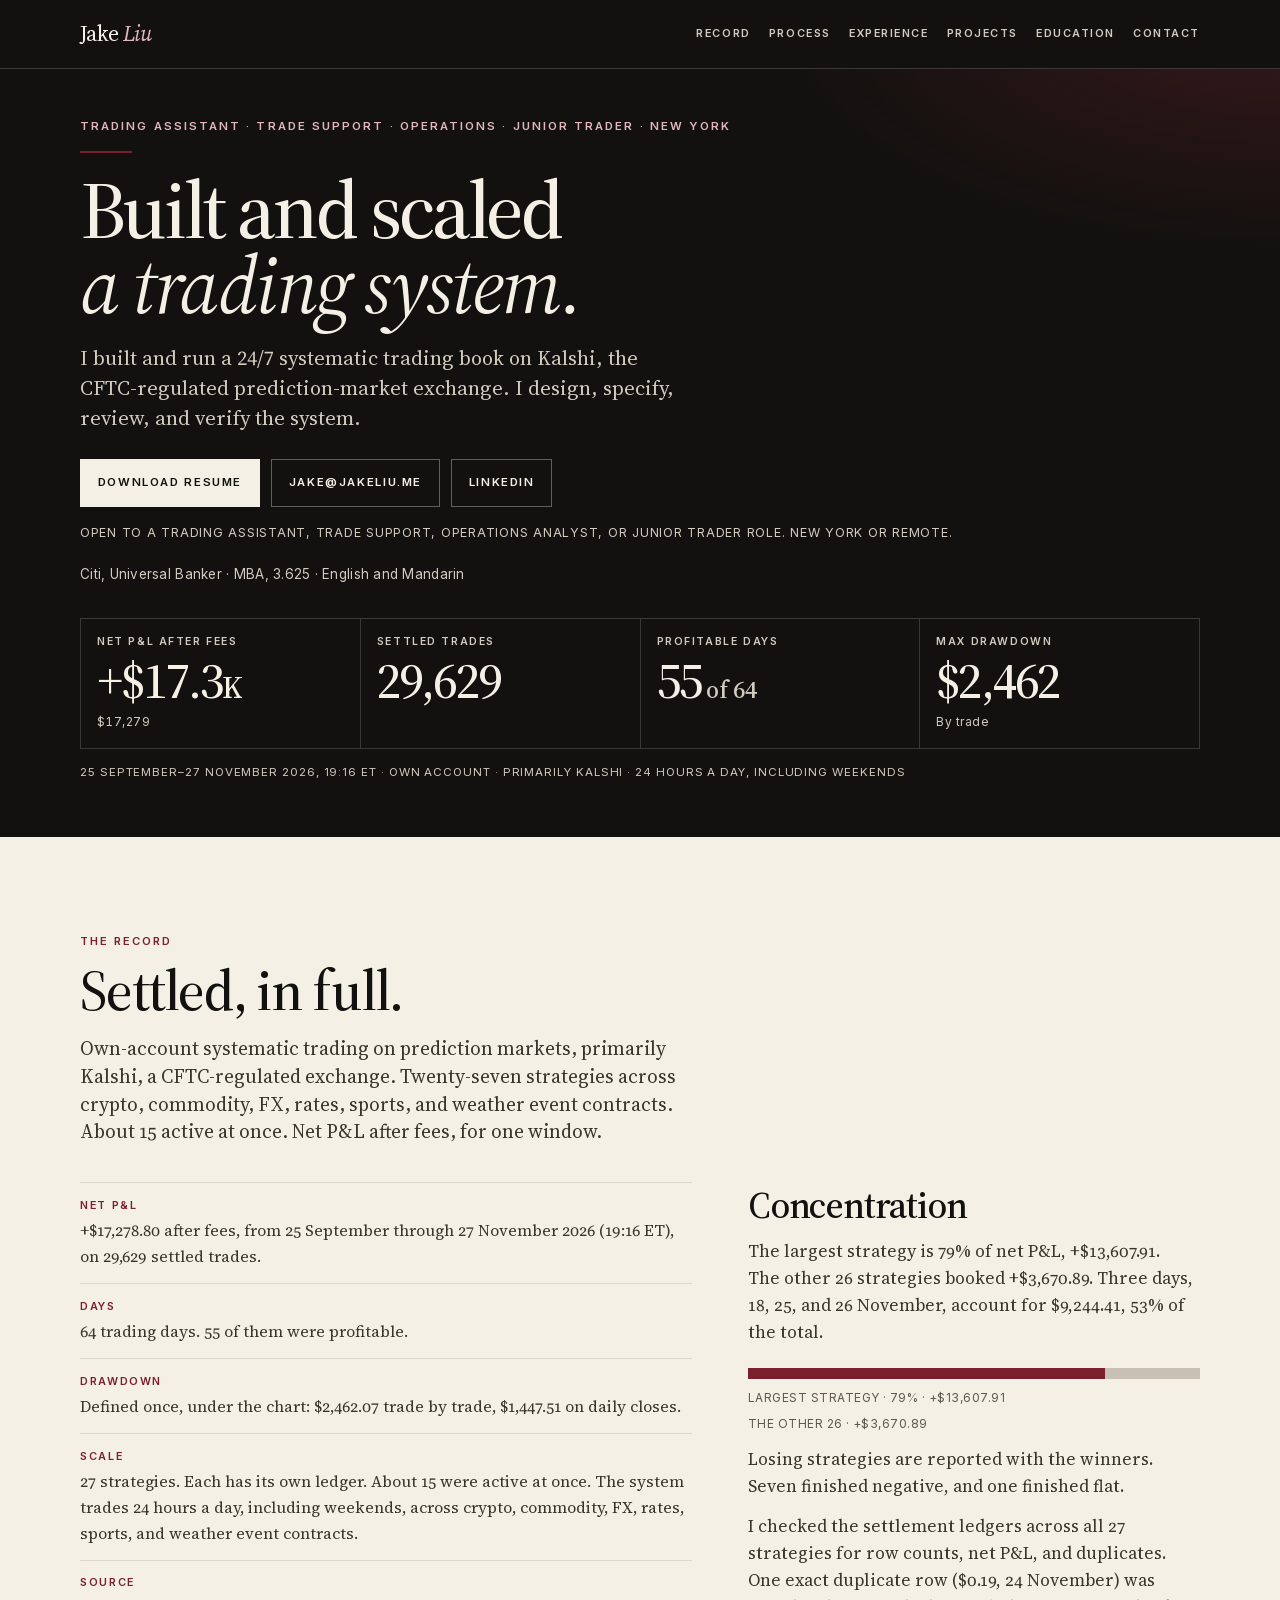
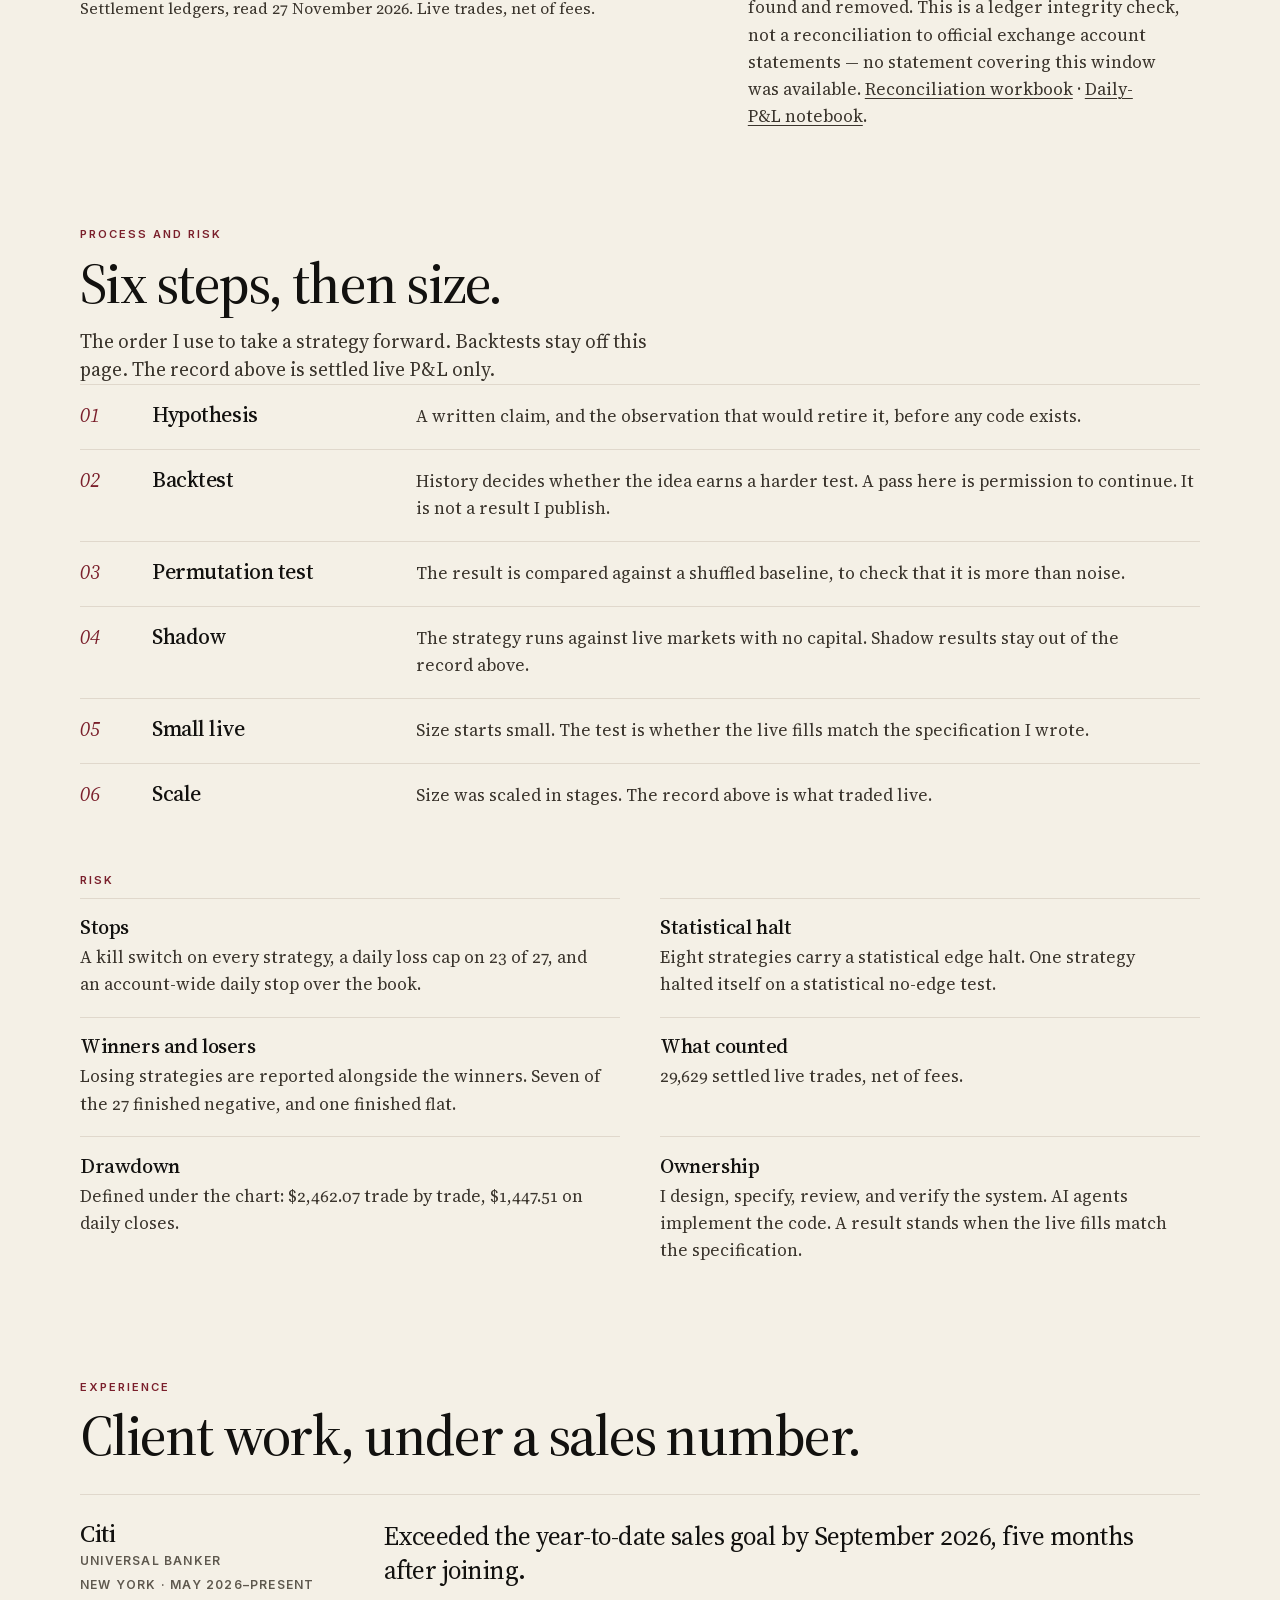
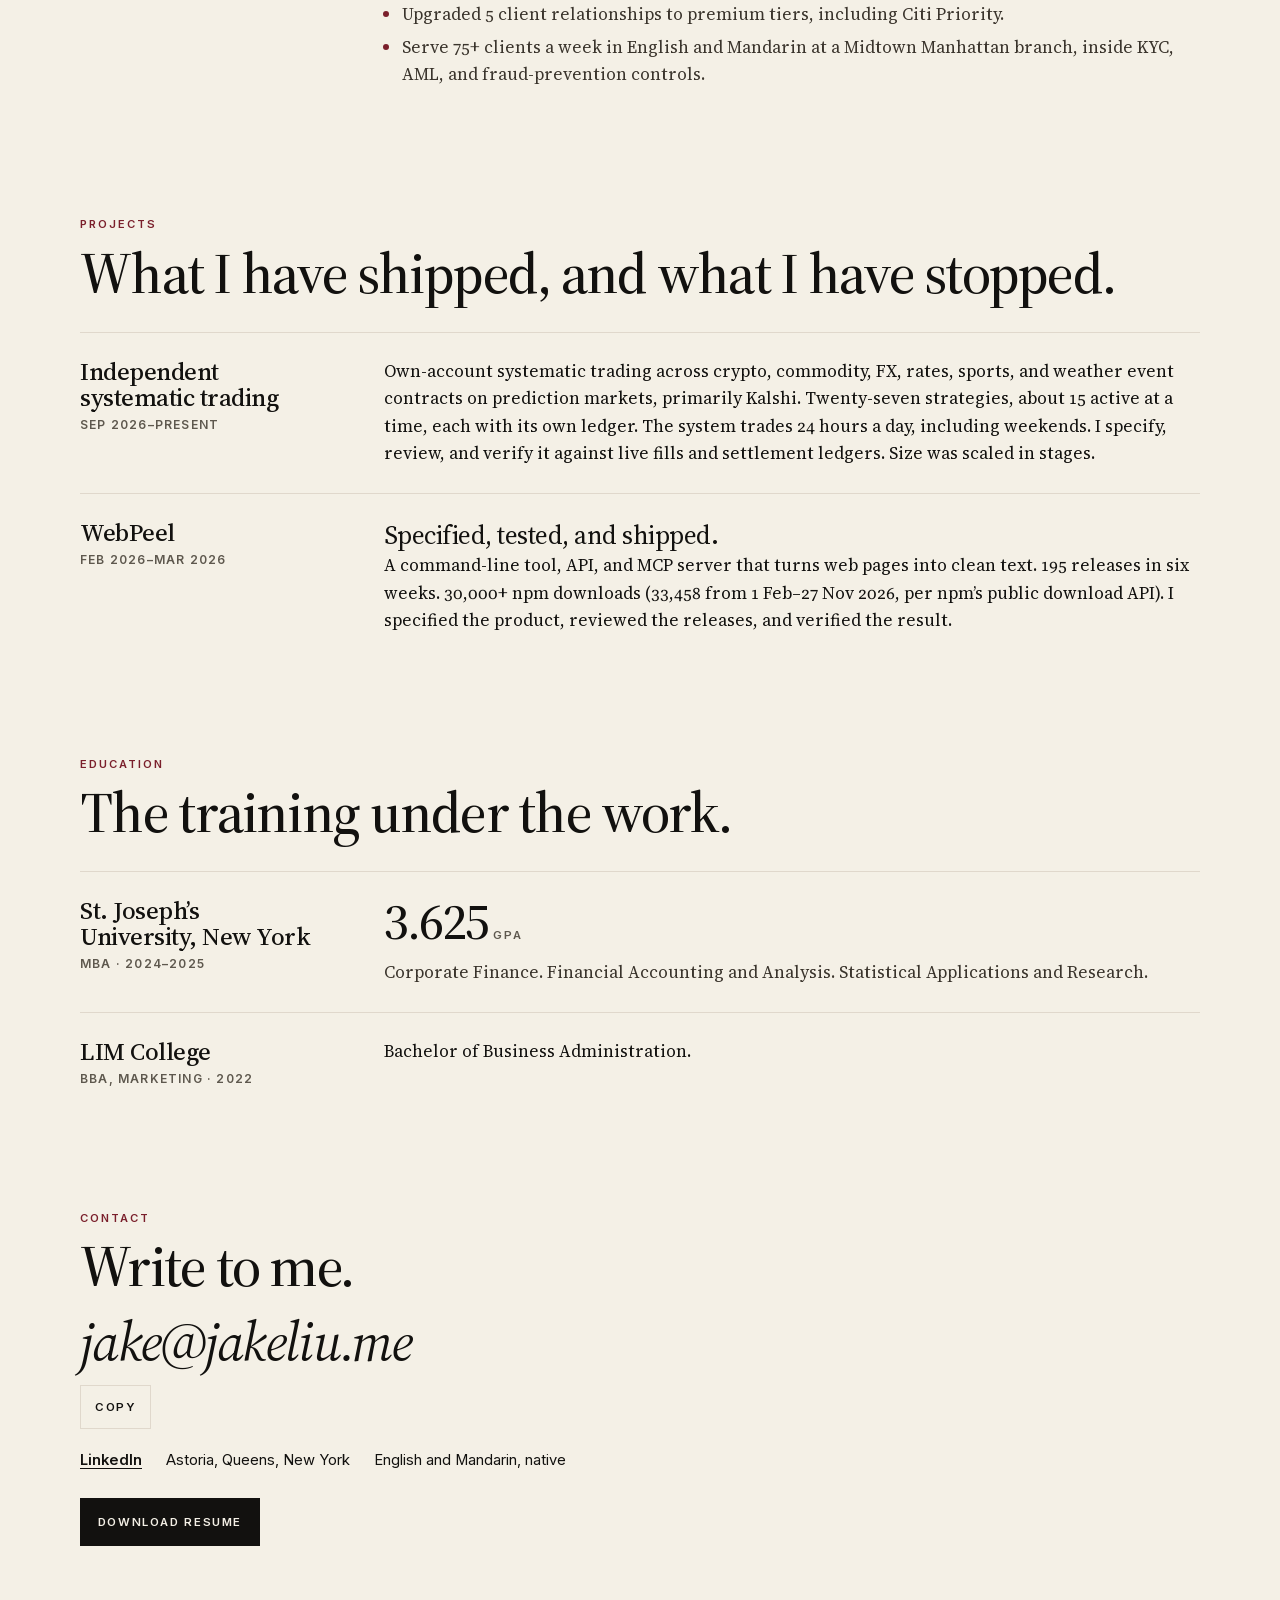
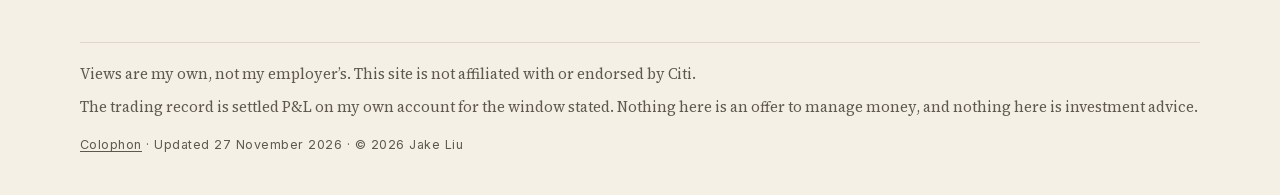
==== commit 5a453f58: "Clean minimal performance chart" ====
--- a/index.html
+++ b/index.html
@@ -170,39 +170,34 @@
       <p class="section__kicker">Performance</p>
       <h2 class="section__title" id="performance-title">The book, day by day.</h2>
       <div class="perf-head">
-        <div>
-          <p class="perf-value" data-perf-value aria-live="polite"></p>
+        <div class="perf-meta">
+          <p class="perf-label">Cumulative net P&amp;L</p>
+          <p class="perf-value" data-perf-value></p>
           <p class="perf-period" data-perf-period></p>
         </div>
         <div class="range" role="group" aria-label="Time range">
+          <button type="button" data-range="1w" aria-pressed="false">1W</button>
           <button type="button" data-range="1m" aria-pressed="false">1M</button>
           <button type="button" data-range="all" aria-pressed="true">All</button>
         </div>
       </div>
-      <dl class="strip" data-strip></dl>
-      <dl class="desk">
+      <figure class="chart-card">
+        <figcaption class="sr-only">Cumulative settled net P&amp;L for the selected range, one line.</figcaption>
+        <div class="chart" data-equity tabindex="0" role="application" aria-label="Cumulative net P&amp;L, line chart. Use the left and right arrow keys to move through the days."></div>
+        <p class="sr-only" data-perf-live aria-live="polite"></p>
+      </figure>
+      <p class="pstats__cap">Whole window · 25 Sep – 27 Nov 2026</p>
+      <dl class="pstats">
+        <div><dt>Settled trades</dt><dd>29,629</dd></div>
+        <div><dt>Profitable days</dt><dd>55 of 64</dd></div>
         <div><dt>Average day</dt><dd>+$269.98</dd></div>
-        <div><dt>Best day</dt><dd>+$3,377.34 · 26 Nov</dd></div>
-        <div><dt>Worst day</dt><dd>−$1,447.51 · 24 Nov</dd></div>
         <div><dt>Profitable weeks</dt><dd>10 of 10</dd></div>
-        <div><dt>Longest losing streak</dt><dd>2 days · 14–15 Oct</dd></div>
+        <div><dt>Best day</dt><dd>+$3,377.34<span>26 Nov</span></dd></div>
+        <div><dt>Worst day</dt><dd>−$1,447.51<span>24 Nov</span></dd></div>
+        <div><dt>Drawdown, daily closes</dt><dd>$1,447.51</dd></div>
+        <div><dt>Longest losing streak</dt><dd>2 days<span>14–15 Oct</span></dd></div>
       </dl>
-      <div class="chart-stack">
-        <figure class="chart-card">
-          <figcaption class="sr-only">Cumulative settled net P&amp;L for the selected range.</figcaption>
-          <div class="chart" data-equity tabindex="0" role="application" aria-label="Cumulative net P&amp;L. Arrow keys move the crosshair."></div>
-        </figure>
-        <figure class="chart-card chart-card--under">
-          <figcaption data-under-label>Drawdown on daily closes</figcaption>
-          <div class="chart chart--under" data-under></div>
-        </figure>
-        <figure class="chart-card chart-card--bars">
-          <figcaption>Weekly net P&amp;L, on the same dates</figcaption>
-          <div class="chart chart--bars" data-weekly></div>
-        </figure>
-        <p class="tip" data-tip role="tooltip" hidden></p>
-      </div>
-      <p class="chart-note">Drawdown is $2,462.07 peak to trough, measured trade by trade, and $1,447.51 on daily closes, which is the figure in the strip chart. Window: 25 Sep–27 Nov 2026, ending 19:16 ET on 27 Nov. Settled P&amp;L, aggregated across strategies. Markers on the equity curve show when the largest strategy’s size increased, and the worst day.</p>
+      <p class="chart-note">Drawdown is $2,462.07 peak to trough, measured trade by trade, and $1,447.51 on daily closes, which is the figure in the stats above. Window: 25 Sep–27 Nov 2026, ending 19:16 ET on 27 Nov. Settled P&amp;L, aggregated across strategies.</p>
       <details class="data-fallback">
         <summary>Daily figures</summary>
         <div class="table-scroll" tabindex="0" data-table></div>
--- a/assets/site.css
+++ b/assets/site.css
@@ -397,7 +397,7 @@
   .proofs { grid-template-columns: repeat(3, 1fr); }
 }
 @media (min-width: 800px) {
-  .stats { grid-template-columns: repeat(3, 1fr); }
+  .stats { grid-template-columns: repeat(4, 1fr); }
 }
 
 /* Sections */
@@ -846,6 +846,31 @@
   color: var(--cream);
   border-color: var(--ink);
 }
+
+.desk {
+  display: grid;
+  grid-template-columns: repeat(5, 1fr);
+  gap: 0;
+  margin: 0 0 1.25rem;
+  border: 1px solid var(--line);
+}
+.desk div { padding: 0.8rem 1rem 0.9rem; border-right: 1px solid var(--line); }
+.desk div:last-child { border-right: 0; }
+.desk dt {
+  font-size: 0.68rem;
+  letter-spacing: 0.08em;
+  text-transform: uppercase;
+  color: var(--mute);
+  margin: 0 0 0.2rem;
+}
+.desk dd {
+  margin: 0;
+  font-family: "Source Serif 4", "Source Serif Pro", serif;
+  font-size: 1.15rem;
+  letter-spacing: -0.01em;
+}
+.performance .section__title { margin-bottom: 0.85rem; }
+
 .chart-note {
   margin-top: 0.85rem;
   max-width: 42rem;
@@ -866,6 +891,7 @@
   color: var(--muted);
 }
 .chart { width: 100%; touch-action: pan-y; }
+.chart[data-equity] { touch-action: none; }
 .chart:focus-visible { outline: 2px solid var(--oxblood); outline-offset: 3px; }
 .chart svg { display: block; width: 100%; height: auto; }
 .chart--under { margin-top: 0.15rem; }
@@ -918,6 +944,10 @@
 .perf-table .is-up { color: #1E5E48; }
 @media (max-width: 640px) {
   .perf-head { flex-direction: column; align-items: flex-start; }
+  .desk { grid-template-columns: 1fr 1fr; }
+  .desk div { border-bottom: 1px solid var(--line); }
+  .desk div:nth-child(2n) { border-right: 0; }
+
   .strip { grid-template-columns: 1fr 1fr; }
 }
 .diagram { margin-top: 2.5rem; }
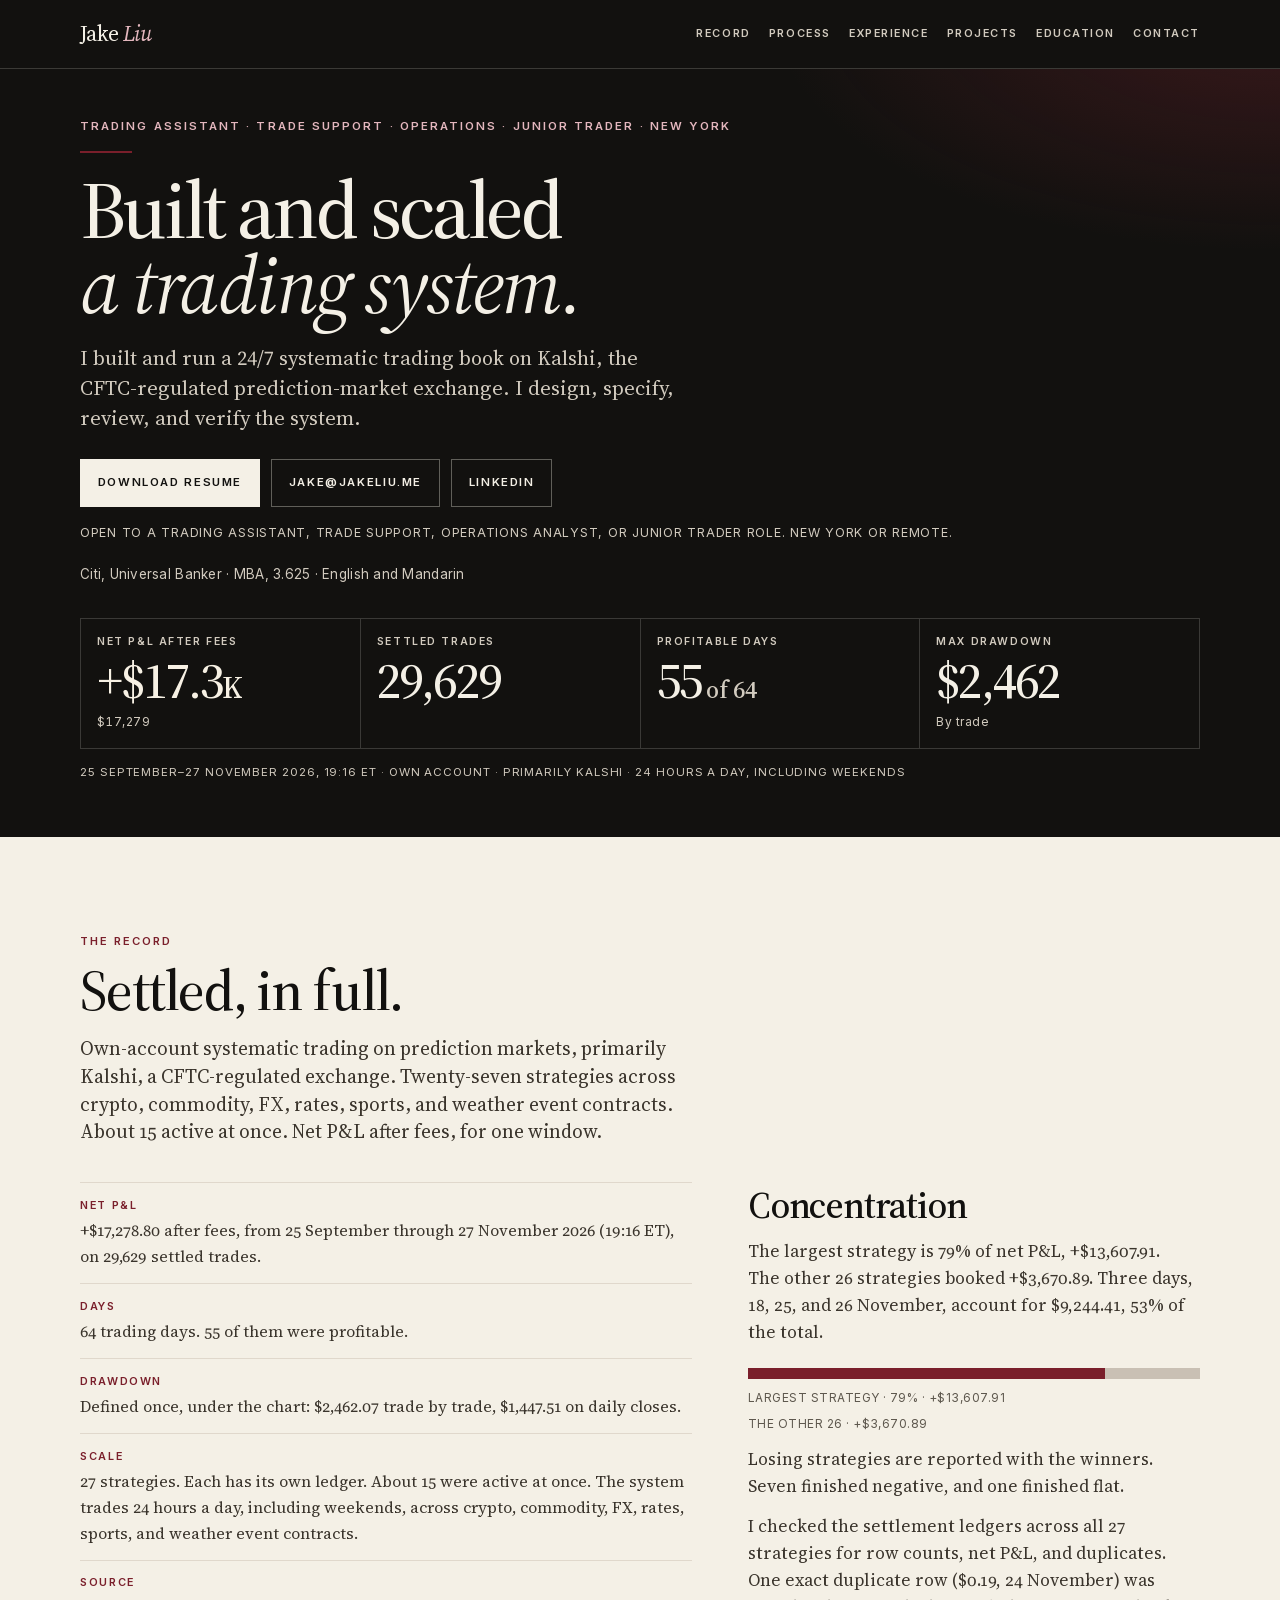
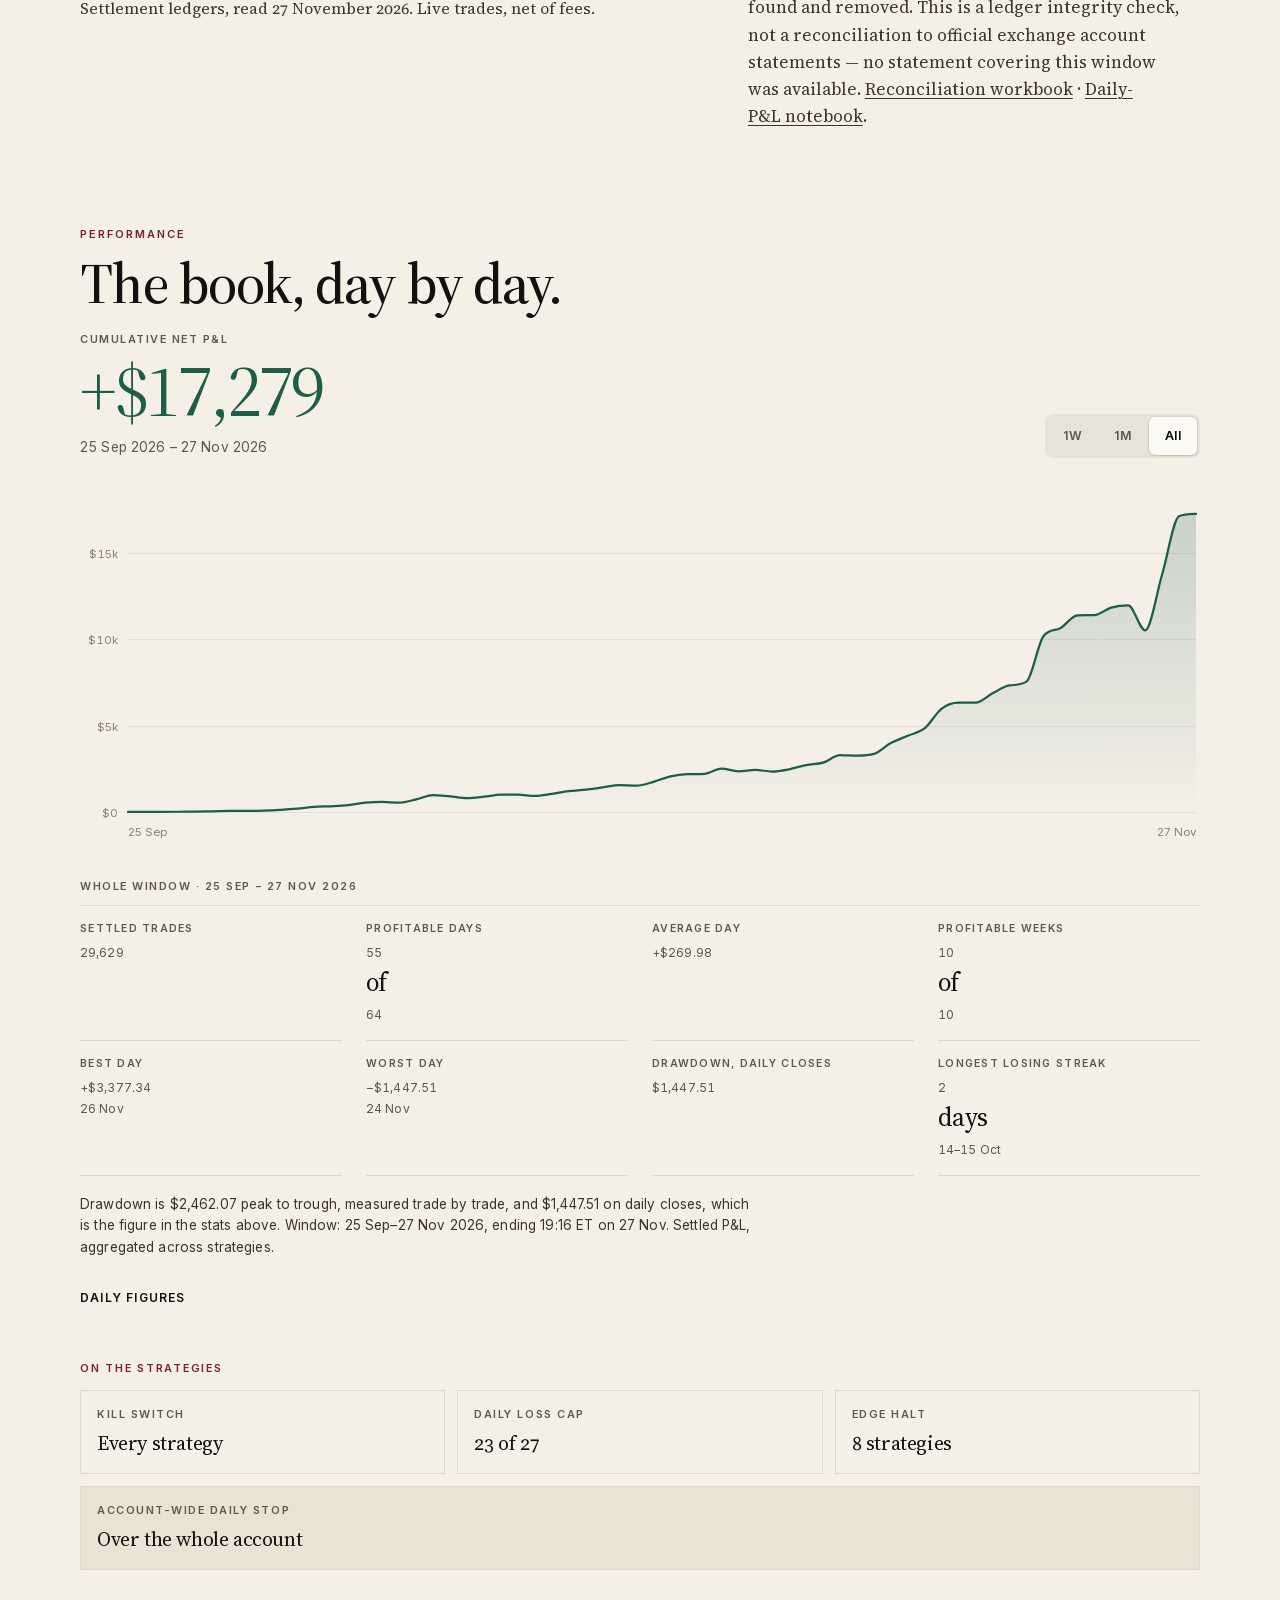
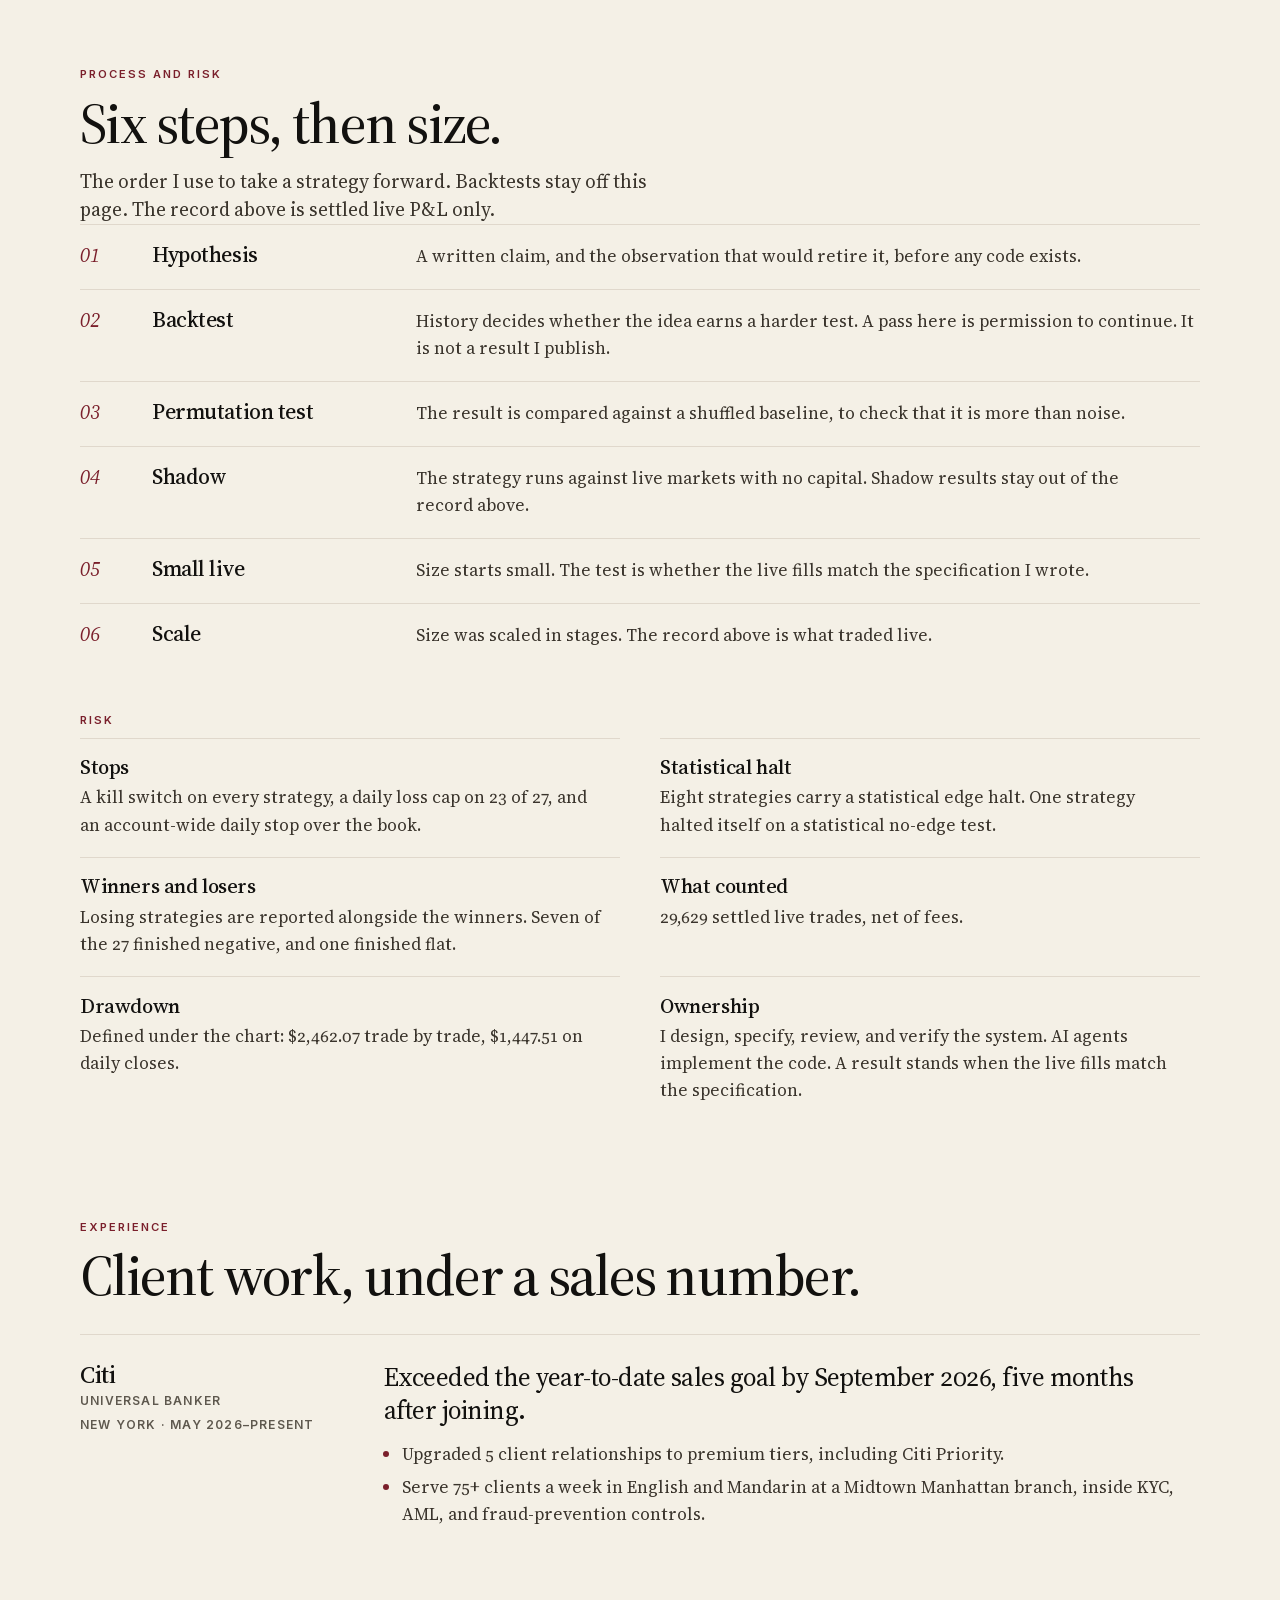
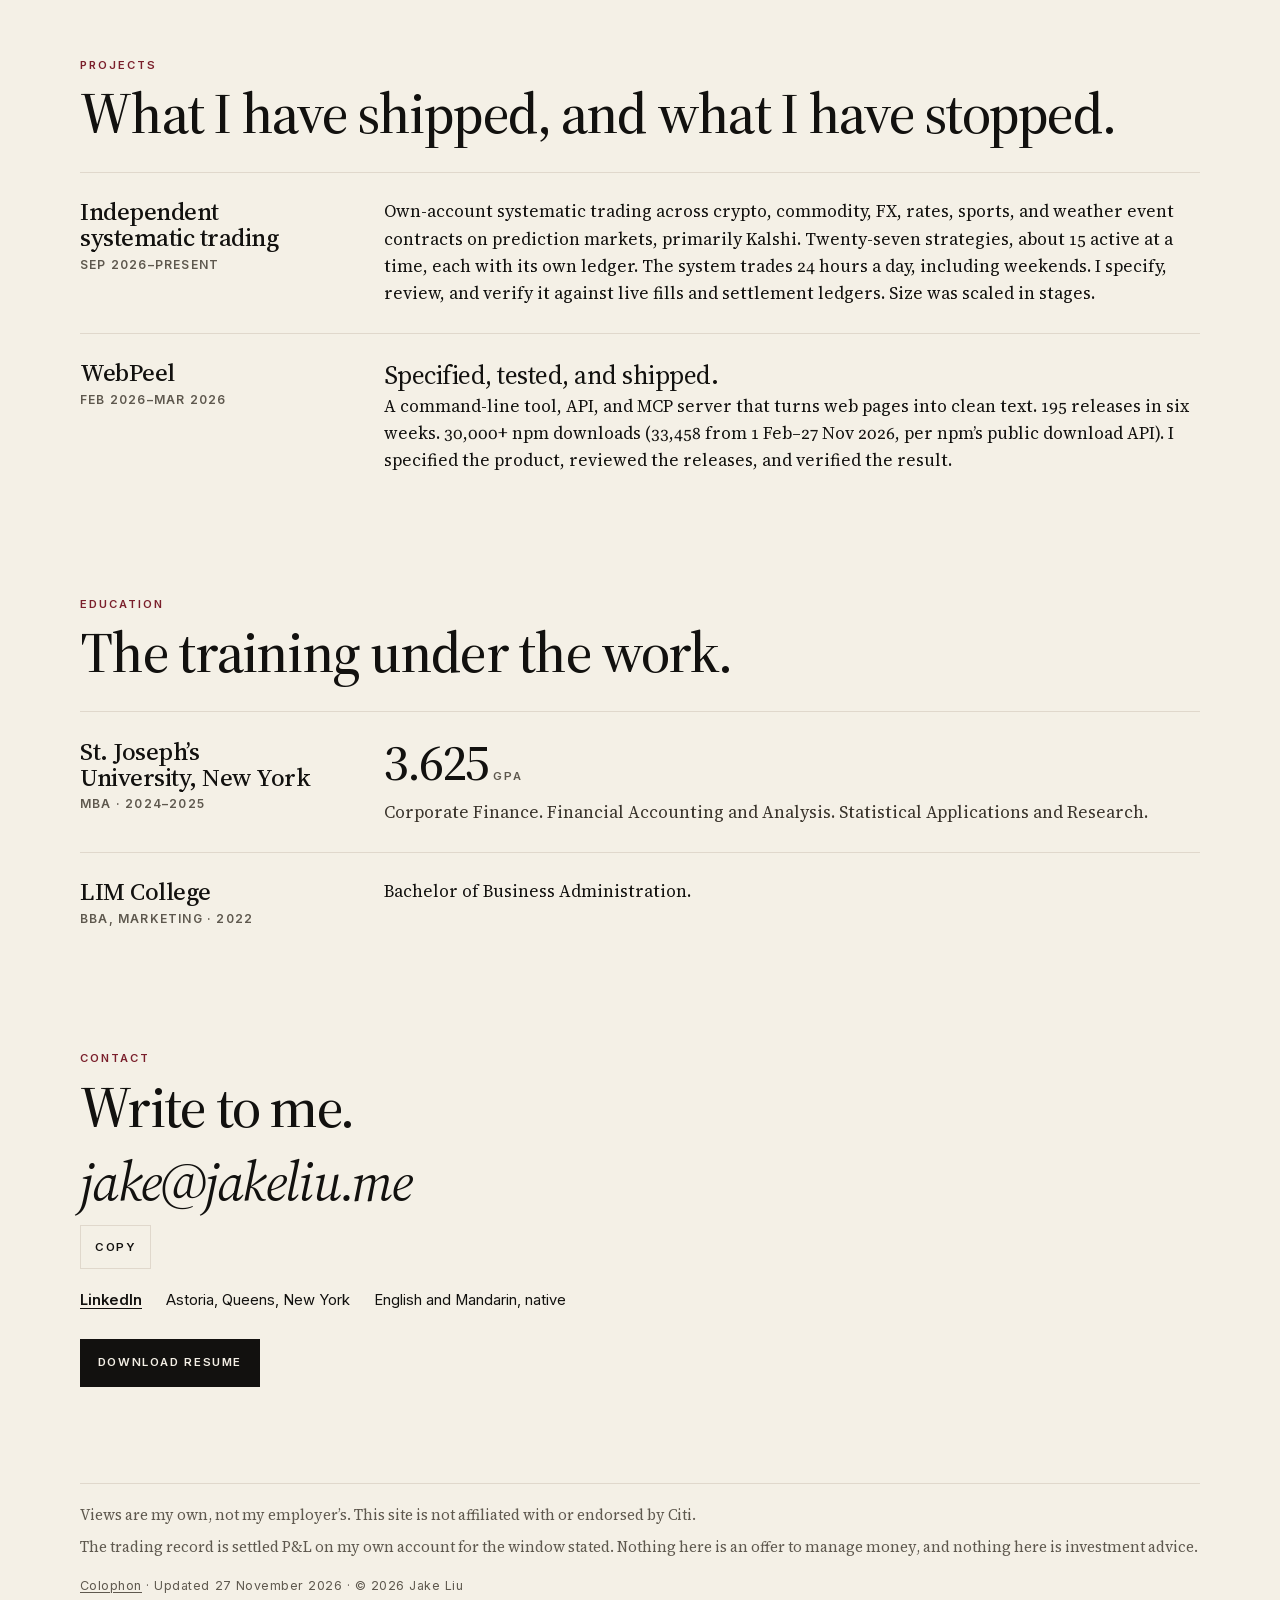
==== commit 8d6d4de9: "Weekly card and volume" ====
--- a/index.html
+++ b/index.html
@@ -88,24 +88,24 @@
       <dl class="stats" data-trading>
         <div class="stat stat--lead">
           <dt class="stat__k">Net P&amp;L after fees</dt>
-          <dd class="stat__n">+$17.3<span class="stat__unit">K</span></dd>
-          <dd class="stat__sub">$17,279</dd>
+          <dd class="stat__n"><span data-bind="total_k">+$17.3</span><span class="stat__unit">K</span></dd>
+          <dd class="stat__sub"><span data-bind="total_r">$17,279</span></dd>
         </div>
         <div class="stat">
           <dt class="stat__k">Settled trades</dt>
-          <dd class="stat__n">29,629</dd>
+          <dd class="stat__n"><span data-bind="trades">29,629</span></dd>
         </div>
         <div class="stat">
           <dt class="stat__k">Profitable days</dt>
-          <dd class="stat__n">55<span class="stat__of"> of 64</span></dd>
+          <dd class="stat__n"><span data-bind="prof_days">55</span><span class="stat__of"> of <span data-bind="days">64</span></span></dd>
         </div>
         <div class="stat">
           <dt class="stat__k">Max drawdown</dt>
-          <dd class="stat__n">$2,462</dd>
+          <dd class="stat__n"><span data-bind="dd_trade_r">$2,462</span></dd>
           <dd class="stat__sub">By trade</dd>
         </div>
       </dl>
-      <p class="asof" data-trading>25 September–27 November 2026, 19:16 ET · Own account · Primarily Kalshi · 24 hours a day, including weekends</p>
+      <p class="asof" data-trading><span data-bind="asof_long">25 September–27 November 2026, 19:16 ET</span> · Own account · Primarily Kalshi · 24 hours a day, including weekends</p>
 
       <div class="proofs" data-public-only>
         <p class="proof"><span class="proof__n">30,000+</span><span class="proof__k">npm downloads</span></p>
@@ -125,15 +125,15 @@
           <ol class="measure">
             <li>
               <strong>Net P&amp;L</strong>
-              <p>+$17,278.80 after fees, from 25 September through 27 November 2026 (19:16 ET), on 29,629 settled trades.</p>
+              <p><span data-bind="total_x">+$17,278.80</span> after fees, from <span data-bind="start_long">25 September</span> through <span data-bind="end_long">27 November 2026</span> (<span data-bind="asof_time">19:16</span> ET), on <span data-bind="trades">29,629</span> settled trades.</p>
             </li>
             <li>
               <strong>Days</strong>
-              <p>64 trading days. 55 of them were profitable.</p>
+              <p><span data-bind="days">64</span> trading days. <span data-bind="prof_days">55</span> of them were profitable.</p>
             </li>
             <li>
               <strong>Drawdown</strong>
-              <p>Defined once, under the chart: $2,462.07 trade by trade, $1,447.51 on daily closes.</p>
+              <p>Defined once, under the chart: <span data-bind="dd_trade">$2,462.07</span> trade by trade, <span data-bind="dd_close">$1,447.51</span> on daily closes.</p>
             </li>
             <li>
               <strong>Scale</strong>
@@ -141,24 +141,24 @@
             </li>
             <li>
               <strong>Source</strong>
-              <p>Settlement ledgers, read 27 November 2026. Live trades, net of fees.</p>
+              <p>Settlement ledgers, read <span data-bind="end_long">27 November 2026</span>. Live trades, net of fees.</p>
             </li>
           </ol>
         </div>
         <aside class="concentration reveal">
           <h3>Concentration</h3>
-          <p>The largest strategy is 79% of net P&amp;L, +$13,607.91. The other 26 strategies booked +$3,670.89. Three days, 18, 25, and 26 November, account for $9,244.41, 53% of the total.</p>
+          <p>The largest strategy is <span data-bind="top_share">79%</span> of net P&amp;L, <span data-bind="top_pnl">+$13,607.91</span>. The other <span data-bind="others_n">26</span> strategies booked <span data-bind="others_pnl">+$3,670.89</span>. Three days, <span data-bind="top3_days">18, 25, and 26 November</span>, account for <span data-bind="top3_sum">$9,244.41</span>, <span data-bind="top3_share">53%</span> of the total.</p>
           <figure class="split">
-            <div class="split__bar" role="img" aria-label="Share of net P and L. The largest strategy is 79 percent. The other strategies are the remaining 21 percent.">
-              <span class="split__main"></span>
-              <span class="split__rest"></span>
+            <div class="split__bar" role="img" aria-label="Share of net P and L. The largest strategy is 79 percent. The other strategies are the remaining 21 percent." data-bind-aria="split">
+              <span class="split__main" data-bind-width="top_share_n"></span>
+              <span class="split__rest" data-bind-width="rest_share_n"></span>
             </div>
             <figcaption>
-              <span>Largest strategy · 79% · +$13,607.91</span>
-              <span>The other 26 · +$3,670.89</span>
+              <span>Largest strategy · <span data-bind="top_share">79%</span> · <span data-bind="top_pnl">+$13,607.91</span></span>
+              <span>The other <span data-bind="others_n">26</span> · <span data-bind="others_pnl">+$3,670.89</span></span>
             </figcaption>
           </figure>
-          <p>Losing strategies are reported with the winners. Seven finished negative, and one finished flat.</p>
+          <p>Losing strategies are reported with the winners. <span data-bind="neg_word">Seven</span> finished negative, and <span data-bind="flat_word">one</span> finished flat.</p>
           <p>I checked the settlement ledgers across all 27 strategies for row counts, net P&amp;L, and duplicates. One exact duplicate row ($0.19, 24 November) was found and removed. This is a ledger integrity check, not a reconciliation to official exchange account statements — no statement covering this window was available. <a href="/data/Jake-Liu-Reconciliation.xlsx">Reconciliation workbook</a> · <a href="/data/performance-analysis.ipynb">Daily-P&amp;L notebook</a>.</p>
         </aside>
       </div>
@@ -169,6 +169,21 @@
     <div class="wrap">
       <p class="section__kicker">Performance</p>
       <h2 class="section__title" id="performance-title">The book, day by day.</h2>
+      <section class="weekcard" data-weekcard data-theme="light" hidden aria-label="This week">
+        <div class="weekcard__top">
+          <div class="weekcard__main">
+            <p class="perf-label">This week <span class="weekcard__range" data-wk-range></span></p>
+            <p class="weekcard__value" data-wk-value></p>
+            <p class="weekcard__sub" data-wk-sub></p>
+          </div>
+          <div class="weekcard__spark" data-wk-spark role="img" aria-label="This week's cumulative net P&amp;L"></div>
+        </div>
+        <dl class="weekcard__vol">
+          <div><dt>Week volume</dt><dd data-wk-vol></dd></div>
+          <div><dt>Total volume</dt><dd data-wk-volall></dd></div>
+        </dl>
+        <p class="weekcard__note" data-wk-note>Volume counts the contracts on settled trades. Dollar volume is contracts × entry price.</p>
+      </section>
       <div class="perf-head">
         <div class="perf-meta">
           <p class="perf-label">Cumulative net P&amp;L</p>
@@ -186,18 +201,18 @@
         <div class="chart" data-equity tabindex="0" role="application" aria-label="Cumulative net P&amp;L, line chart. Use the left and right arrow keys to move through the days."></div>
         <p class="sr-only" data-perf-live aria-live="polite"></p>
       </figure>
-      <p class="pstats__cap">Whole window · 25 Sep – 27 Nov 2026</p>
+      <p class="pstats__cap">Whole window · <span data-bind="window_short">25 Sep – 27 Nov 2026</span></p>
       <dl class="pstats">
-        <div><dt>Settled trades</dt><dd>29,629</dd></div>
-        <div><dt>Profitable days</dt><dd>55 of 64</dd></div>
-        <div><dt>Average day</dt><dd>+$269.98</dd></div>
-        <div><dt>Profitable weeks</dt><dd>10 of 10</dd></div>
-        <div><dt>Best day</dt><dd>+$3,377.34<span>26 Nov</span></dd></div>
-        <div><dt>Worst day</dt><dd>−$1,447.51<span>24 Nov</span></dd></div>
-        <div><dt>Drawdown, daily closes</dt><dd>$1,447.51</dd></div>
-        <div><dt>Longest losing streak</dt><dd>2 days<span>14–15 Oct</span></dd></div>
+        <div><dt>Settled trades</dt><dd><span data-bind="trades">29,629</span></dd></div>
+        <div><dt>Profitable days</dt><dd><span data-bind="prof_days">55</span> of <span data-bind="days">64</span></dd></div>
+        <div><dt>Average day</dt><dd><span data-bind="avg_day">+$269.98</span></dd></div>
+        <div><dt>Profitable weeks</dt><dd><span data-bind="prof_weeks">10</span> of <span data-bind="weeks">10</span></dd></div>
+        <div><dt>Best day</dt><dd><span data-bind="best_day">+$3,377.34</span><span class="sub" data-bind="best_day_date">26 Nov</span></dd></div>
+        <div><dt>Worst day</dt><dd><span data-bind="worst_day">−$1,447.51</span><span class="sub" data-bind="worst_day_date">24 Nov</span></dd></div>
+        <div><dt>Drawdown, daily closes</dt><dd><span data-bind="dd_close">$1,447.51</span></dd></div>
+        <div><dt>Longest losing streak</dt><dd><span data-bind="streak_n">2</span> days<span class="sub" data-bind="streak_dates">14–15 Oct</span></dd></div>
       </dl>
-      <p class="chart-note">Drawdown is $2,462.07 peak to trough, measured trade by trade, and $1,447.51 on daily closes, which is the figure in the stats above. Window: 25 Sep–27 Nov 2026, ending 19:16 ET on 27 Nov. Settled P&amp;L, aggregated across strategies.</p>
+      <p class="chart-note">Drawdown is <span data-bind="dd_trade">$2,462.07</span> peak to trough, measured trade by trade, and <span data-bind="dd_close">$1,447.51</span> on daily closes, which is the figure in the stats above. Window: <span data-bind="window_short2">25 Sep–27 Nov 2026</span>, ending <span data-bind="asof_time">19:16</span> ET on <span data-bind="end_short">27 Nov</span>. Settled P&amp;L, aggregated across strategies.</p>
       <details class="data-fallback">
         <summary>Daily figures</summary>
         <div class="table-scroll" tabindex="0" data-table></div>
@@ -276,15 +291,15 @@
         </li>
         <li class="reveal">
           <h3>Winners and losers</h3>
-          <p>Losing strategies are reported alongside the winners. Seven of the 27 finished negative, and one finished flat.</p>
+          <p>Losing strategies are reported alongside the winners. <span data-bind="neg_word">Seven</span> of the <span data-bind="strategies">27</span> finished negative, and <span data-bind="flat_word">one</span> finished flat.</p>
         </li>
         <li class="reveal">
           <h3>What counted</h3>
-          <p>29,629 settled live trades, net of fees.</p>
+          <p><span data-bind="trades">29,629</span> settled live trades, net of fees.</p>
         </li>
         <li class="reveal">
           <h3>Drawdown</h3>
-          <p>Defined under the chart: $2,462.07 trade by trade, $1,447.51 on daily closes.</p>
+          <p>Defined under the chart: <span data-bind="dd_trade">$2,462.07</span> trade by trade, <span data-bind="dd_close">$1,447.51</span> on daily closes.</p>
         </li>
         <li class="reveal">
           <h3>Ownership</h3>
@@ -399,7 +414,7 @@
   <div class="wrap footer__inner">
     <p>Views are my own, not my employer’s. This site is not affiliated with or endorsed by Citi.</p>
     <p data-trading>The trading record is settled P&amp;L on my own account for the window stated. Nothing here is an offer to manage money, and nothing here is investment advice.</p>
-    <p class="footer__meta"><a href="/colophon/">Colophon</a> · Updated 27 November 2026 · © 2026 Jake Liu</p>
+    <p class="footer__meta"><a href="/colophon/">Colophon</a> · Updated <span data-bind="end_long">27 November 2026</span> · © 2026 Jake Liu</p>
   </div>
 </footer>
 <script src="/assets/site.js"></script>
--- a/assets/site.css
+++ b/assets/site.css
@@ -780,140 +780,173 @@
   html { scroll-behavior: auto; }
 }
 
-.strip {
-  display: grid;
-  grid-template-columns: 1fr 1fr;
-  margin-top: 1.75rem;
-  border: 1px solid var(--line);
-  border-bottom: 0;
-  border-right: 0;
-}
-.strip div { min-width: 0; padding: 0.9rem 1rem 1rem; border-right: 1px solid var(--line); border-bottom: 1px solid var(--line); }
-.strip dt {
-  font-family: var(--sans);
-  font-size: 0.66rem;
-  font-weight: 600;
-  letter-spacing: 0.14em;
-  text-transform: uppercase;
-  color: var(--muted);
-}
-.strip dd {
-  margin-top: 0.3rem;
-  font-size: clamp(1.4rem, 2.5vw, 2rem);
-  letter-spacing: -0.03em;
-  font-variant-numeric: lining-nums tabular-nums;
-}
-@media (min-width: 800px) {
-  .strip { grid-template-columns: repeat(4, 1fr); }
-}
+/* Performance: one clean cumulative line */
 .perf-head {
   display: flex;
   justify-content: space-between;
   align-items: flex-end;
   gap: 1rem 1.5rem;
+  margin-top: 1.1rem;
+}
+.perf-label {
+  font-family: var(--sans);
+  font-size: 0.68rem;
+  font-weight: 600;
+  letter-spacing: 0.14em;
+  text-transform: uppercase;
+  color: var(--muted);
 }
 .perf-value {
-  margin-top: 0.2rem;
-  font-size: clamp(2.5rem, 6vw, 4.4rem);
-  line-height: 0.95;
+  margin-top: 0.35rem;
+  font-size: clamp(2.6rem, 7vw, 4.6rem);
+  line-height: 1;
   letter-spacing: -0.04em;
   font-variant-numeric: lining-nums tabular-nums;
   color: #1E5E48;
+  min-height: 1em;
 }
 .perf-value.is-down { color: var(--oxblood); }
 .perf-period {
-  margin-top: 0.45rem;
-  font-family: var(--sans);
-  font-size: 0.84rem;
-  letter-spacing: 0.03em;
+  margin-top: 0.5rem;
+  min-height: 1.3em;
+  font-family: var(--sans);
+  font-size: 0.86rem;
+  letter-spacing: 0.01em;
   color: var(--muted);
-}
-.range { display: flex; gap: 0.4rem; }
+  font-variant-numeric: lining-nums tabular-nums;
+}
+.range {
+  display: inline-flex;
+  gap: 2px;
+  padding: 3px;
+  border-radius: 8px;
+  background: rgba(18, 17, 15, 0.055);
+}
 .range button {
-  min-width: 44px;
-  min-height: 44px;
-  padding: 0 0.95rem;
-  border: 1px solid var(--line);
+  min-width: 48px;
+  min-height: 38px;
+  padding: 0 0.9rem;
+  border: 0;
+  border-radius: 6px;
   background: transparent;
-  font-family: var(--sans);
-  font-size: 0.72rem;
-  font-weight: 600;
-  letter-spacing: 0.14em;
+  color: var(--muted);
+  font-family: var(--sans);
+  font-size: 0.78rem;
+  font-weight: 600;
+  letter-spacing: 0.04em;
   cursor: pointer;
-}
+  transition: background 0.2s ease, color 0.2s ease, box-shadow 0.2s ease;
+}
+.range button:hover { color: var(--ink); }
 .range button[aria-pressed="true"] {
+  background: #FBF9F3;
+  color: var(--ink);
+  box-shadow: 0 1px 2px rgba(18, 17, 15, 0.14), 0 0 0 1px rgba(18, 17, 15, 0.05);
+}
+.range button:focus-visible { outline: 2px solid var(--oxblood); outline-offset: 2px; }
+
+.performance .section__title { margin-bottom: 0.85rem; }
+.chart-card { margin: 1.5rem 0 0; }
+.chart {
+  position: relative;
+  width: 100%;
+  touch-action: pan-y;
+  user-select: none;
+  -webkit-user-select: none;
+  -webkit-tap-highlight-color: transparent;
+  cursor: crosshair;
+}
+.chart:focus { outline: none; }
+.chart:focus-visible { outline: 2px solid var(--oxblood); outline-offset: 6px; }
+.chart svg { display: block; overflow: visible; }
+.pf-grid { stroke: rgba(18, 17, 15, 0.075); stroke-width: 1; }
+.pf-tick {
+  fill: #8A8375;
+  font-family: var(--sans);
+  font-size: 11.5px;
+  font-variant-numeric: lining-nums tabular-nums;
+}
+.pf-line {
+  fill: none;
+  stroke: #1E5E48;
+  stroke-width: 2.25;
+  stroke-linecap: round;
+  stroke-linejoin: round;
+}
+.pf-cross { stroke: rgba(18, 17, 15, 0.28); stroke-width: 1; }
+.pf-halo { fill: rgba(30, 94, 72, 0.16); }
+.pf-core { fill: #FBF9F3; stroke: #1E5E48; stroke-width: 2.25; }
+.pf-tip {
+  position: absolute;
+  left: 0;
+  top: 0;
+  z-index: 3;
+  display: flex;
+  flex-direction: column;
+  gap: 0.1rem;
+  padding: 0.5rem 0.7rem 0.55rem;
+  border-radius: 8px;
   background: var(--ink);
   color: var(--cream);
-  border-color: var(--ink);
-}
-
-.desk {
+  box-shadow: 0 6px 18px rgba(18, 17, 15, 0.22);
+  font-family: var(--sans);
+  white-space: nowrap;
+  pointer-events: none;
+  font-variant-numeric: lining-nums tabular-nums;
+}
+.pf-tip[hidden] { display: none; }
+.pf-tip span { font-size: 0.7rem; letter-spacing: 0.02em; color: var(--cream-dim); }
+.pf-tip strong { font-size: 1rem; font-weight: 600; letter-spacing: -0.01em; }
+
+.pstats__cap {
+  margin-top: 2.25rem;
+  font-family: var(--sans);
+  font-size: 0.68rem;
+  font-weight: 600;
+  letter-spacing: 0.14em;
+  text-transform: uppercase;
+  color: var(--muted);
+}
+.pstats {
   display: grid;
-  grid-template-columns: repeat(5, 1fr);
-  gap: 0;
-  margin: 0 0 1.25rem;
-  border: 1px solid var(--line);
-}
-.desk div { padding: 0.8rem 1rem 0.9rem; border-right: 1px solid var(--line); }
-.desk div:last-child { border-right: 0; }
-.desk dt {
-  font-size: 0.68rem;
-  letter-spacing: 0.08em;
-  text-transform: uppercase;
-  color: var(--mute);
-  margin: 0 0 0.2rem;
-}
-.desk dd {
-  margin: 0;
-  font-family: "Source Serif 4", "Source Serif Pro", serif;
-  font-size: 1.15rem;
-  letter-spacing: -0.01em;
-}
-.performance .section__title { margin-bottom: 0.85rem; }
-
+  grid-template-columns: 1fr 1fr;
+  gap: 0 1.5rem;
+  margin: 0.6rem 0 0;
+  border-top: 1px solid var(--line);
+}
+.pstats div { min-width: 0; padding: 0.95rem 0 1rem; border-bottom: 1px solid var(--line); }
+.pstats dt {
+  font-family: var(--sans);
+  font-size: 0.66rem;
+  font-weight: 600;
+  letter-spacing: 0.12em;
+  text-transform: uppercase;
+  color: var(--muted);
+}
+.pstats dd {
+  margin: 0.3rem 0 0;
+  font-size: clamp(1.2rem, 2.2vw, 1.6rem);
+  letter-spacing: -0.02em;
+  font-variant-numeric: lining-nums tabular-nums;
+}
+.pstats dd span {
+  display: block;
+  margin-top: 0.1rem;
+  font-family: var(--sans);
+  font-size: 0.76rem;
+  letter-spacing: 0.01em;
+  color: var(--muted);
+}
+@media (min-width: 800px) {
+  .pstats { grid-template-columns: repeat(4, 1fr); }
+}
 .chart-note {
-  margin-top: 0.85rem;
+  margin-top: 1.1rem;
   max-width: 42rem;
   font-family: var(--sans);
   font-size: 0.84rem;
   letter-spacing: 0.01em;
   color: var(--ink-soft);
-}
-.chart-stack { position: relative; margin-top: 0.5rem; }
-.chart-card { margin-top: 0.35rem; }
-.chart-card figcaption {
-  margin: 0.85rem 0 0.25rem;
-  font-family: var(--sans);
-  font-size: 0.72rem;
-  font-weight: 600;
-  letter-spacing: 0.12em;
-  text-transform: uppercase;
-  color: var(--muted);
-}
-.chart { width: 100%; touch-action: pan-y; }
-.chart[data-equity] { touch-action: none; }
-.chart:focus-visible { outline: 2px solid var(--oxblood); outline-offset: 3px; }
-.chart svg { display: block; width: 100%; height: auto; }
-.chart--under { margin-top: 0.15rem; }
-@media (prefers-reduced-motion: no-preference) {
-  .chart-area { opacity: 0; }
-  .is-drawn .chart-area { opacity: 1; transition: opacity 0.8s ease 0.2s; }
-  .chart-line { transition: stroke-dashoffset 1.15s cubic-bezier(0.16, 1, 0.3, 1); }
-}
-.tip {
-  position: absolute;
-  z-index: 3;
-  max-width: 14rem;
-  padding: 0.55rem 0.7rem;
-  background: var(--ink);
-  color: var(--cream);
-  font-family: var(--sans);
-  font-size: 0.78rem;
-  line-height: 1.45;
-  letter-spacing: 0.01em;
-  white-space: pre-line;
-  font-variant-numeric: lining-nums tabular-nums;
-  pointer-events: none;
 }
 .data-fallback { margin-top: 1.1rem; }
 .data-fallback summary {
@@ -943,12 +976,9 @@
 .perf-table .is-down { color: var(--oxblood); }
 .perf-table .is-up { color: #1E5E48; }
 @media (max-width: 640px) {
-  .perf-head { flex-direction: column; align-items: flex-start; }
-  .desk { grid-template-columns: 1fr 1fr; }
-  .desk div { border-bottom: 1px solid var(--line); }
-  .desk div:nth-child(2n) { border-right: 0; }
-
-  .strip { grid-template-columns: 1fr 1fr; }
+  .perf-head { flex-direction: column; align-items: stretch; }
+  .range { display: flex; }
+  .range button { flex: 1; }
 }
 .diagram { margin-top: 2.5rem; }
 .diagram__label {
